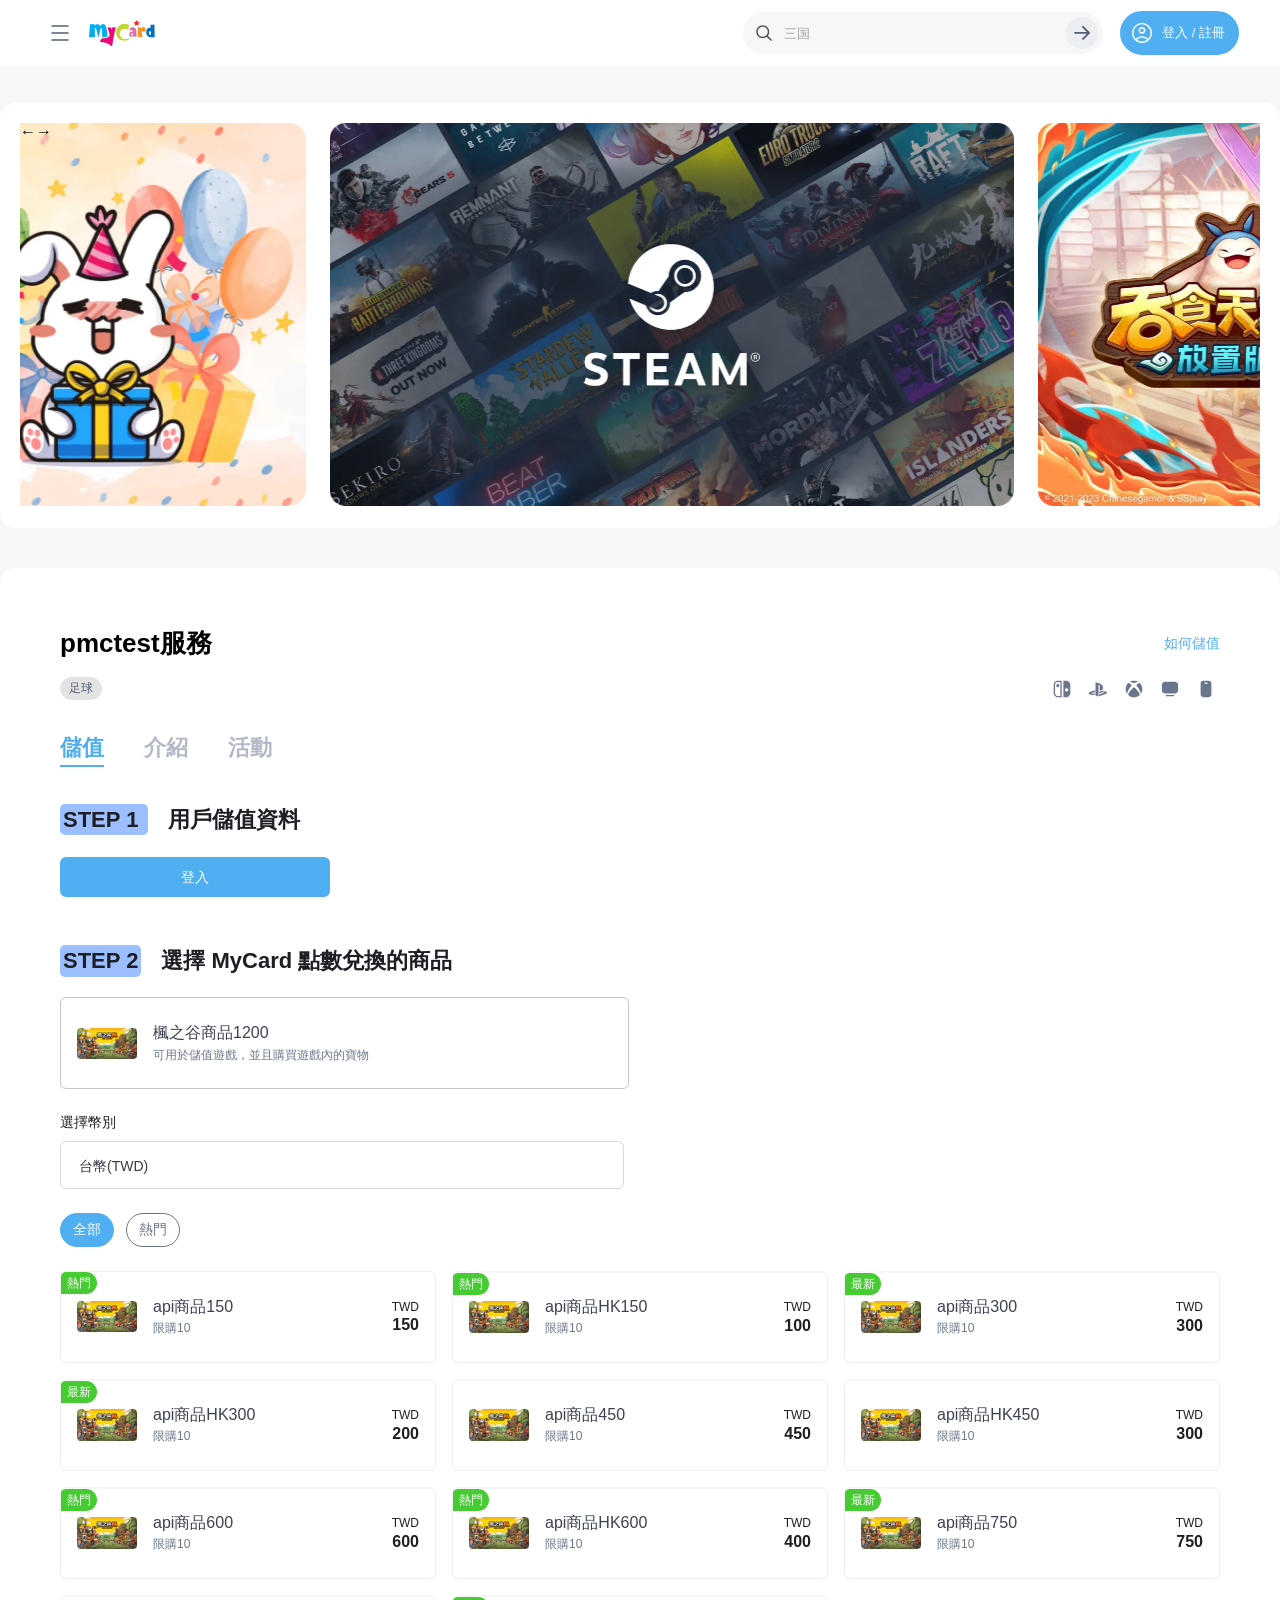
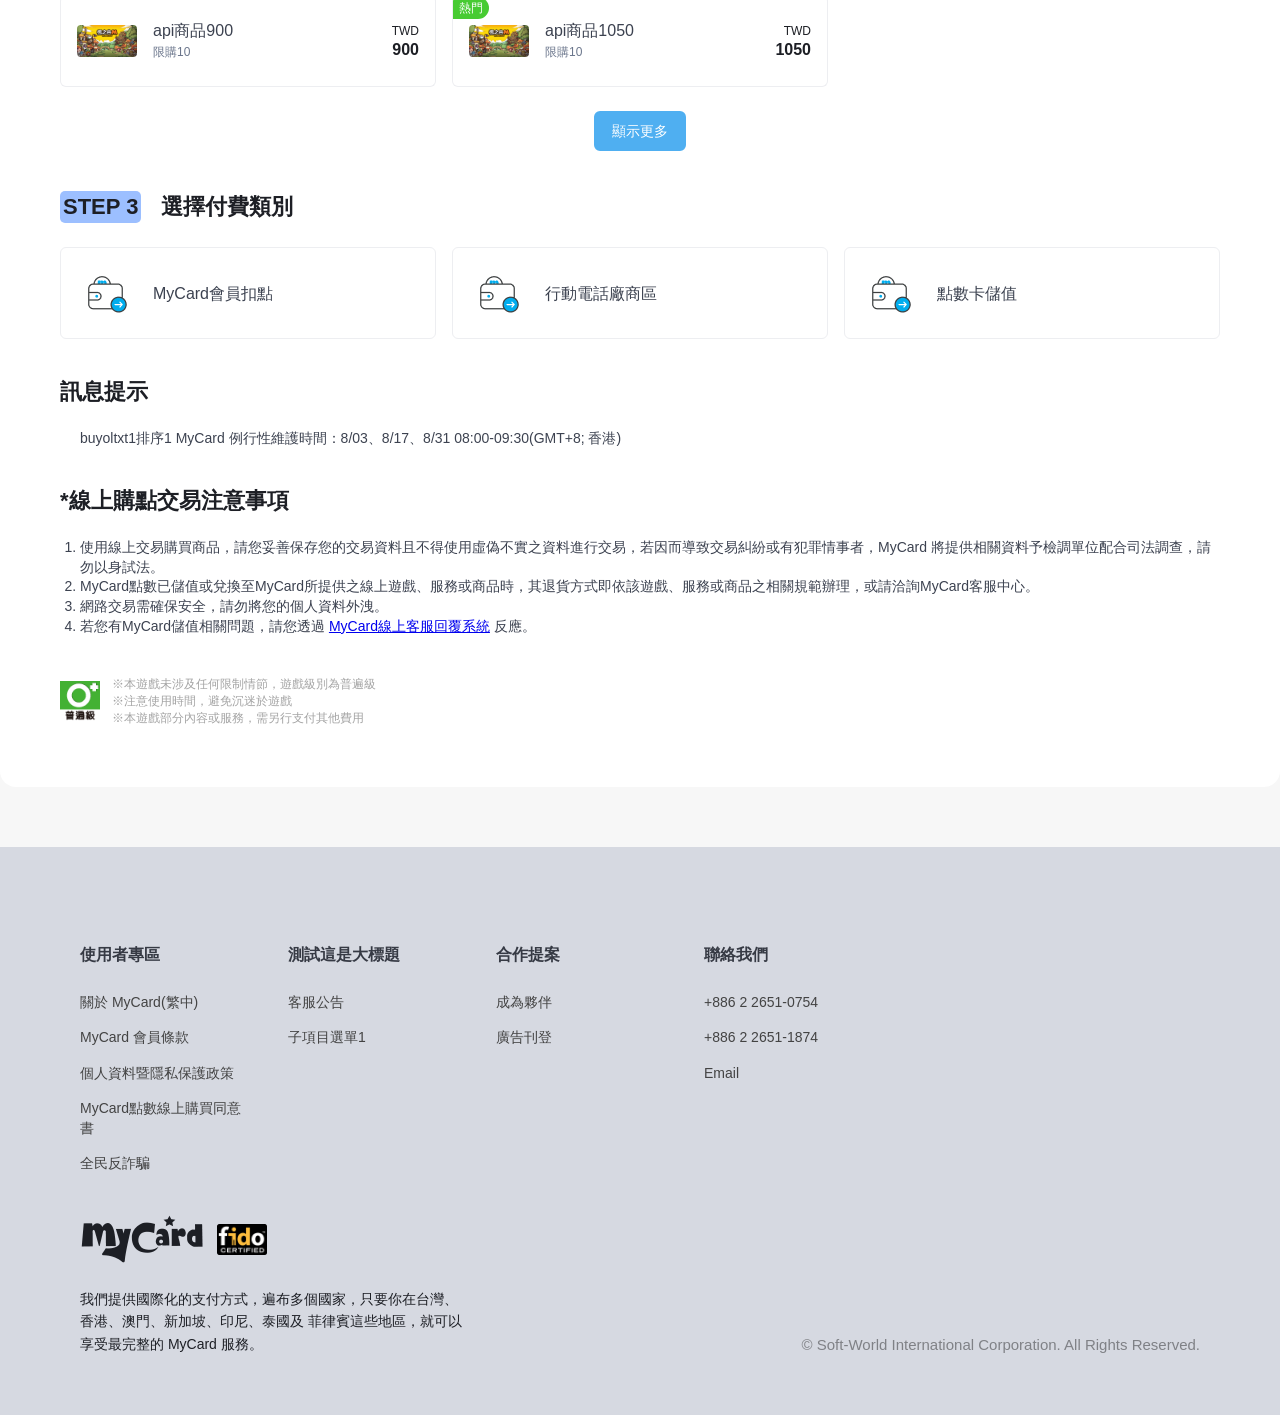
==== topup.html @ 8ebed940 "第一次上傳檔案" ====
<!DOCTYPE html>
<!-- saved from url=(0071)https://test.mycard520.com/zh-tw/TopUp?serviceId=pmctest&gameId=pmctest -->
<html lang="zh-tw"><head><meta http-equiv="Content-Type" content="text/html; charset=UTF-8">
    
    <meta name="viewport" content="width=device-width, initial-scale=1, maximum-scale=1, user-scalable=no">
    <meta name="robots" content="noindex">
    <meta name="theme-color" content="#ffffff">
    <meta name="apple-mobile-web-app-status-bar-style" content="black-translucent">

    <link href="https://image.mycard520.com/mycard/edition5/images/ico.ico" rel="shortcut icon">
    <!-- xxxx(遊戲名稱) -->
    <meta property="og:title">
    <meta property="og:type" content="website">
    <!-- (遊戲小圖連結) -->
    <meta property="og:image">
    <meta property="og:site_name">
    <meta property="og:description">
    <meta property="og:url" content="https://www.mycard520.com/語系/catalog/遊戲ID">
    <!-- xxxx(遊戲名稱) ,xxxx(遊戲暱稱) -->
    <meta name="keywords">
    <meta name="description">
    
    <link rel="canonical" href="https://www.mycard520.com/zh-tw/">
    <link rel="alternate" href="https://www.mycard520.com/th-th" hreflang="th-th">
    <link rel="alternate" href="https://www.mycard520.com/zh-tw" hreflang="zh-tw">
    <link rel="alternate" href="https://www.mycard520.com/zh-hk" hreflang="zh-hk">
    <link rel="alternate" href="https://www.mycard520.com/zh-cn" hreflang="zh-cn">
    <link rel="alternate" href="https://www.mycard520.com/ms-my" hreflang="ms-my">
    <link rel="alternate" href="https://www.mycard520.com/en-us" hreflang="en-us">
    <link rel="alternate" href="https://www.mycard520.com/id-id" hreflang="id-id">
    <link rel="alternate" href="https://www.mycard520.com/jp-jp" hreflang="jp-jp">
    <title></title>
    <script async="" src="./TopUp_files/analytics.js.下載"></script><script type="text/javascript" async="" src="./TopUp_files/js"></script><script type="text/javascript" async="" src="./TopUp_files/js(1)"></script><script type="text/javascript" async="" src="./TopUp_files/js(2)"></script><script async="" src="./TopUp_files/gtm.js.下載"></script><script type="text/javascript" src="./TopUp_files/jquery-3.4.1.min.js.下載"></script>
    <script type="text/javascript" src="./TopUp_files/swiper-bundle.min.js.下載"></script>
    <script type="text/javascript" src="./TopUp_files/jquery.unobtrusive-ajax.min.js.下載"></script>
    <script type="text/javascript" src="./TopUp_files/header.js.下載"></script>
    <script type="text/javascript" src="./TopUp_files/footer.js.下載"></script>
    <script type="text/javascript" src="./TopUp_files/gotop.js.下載"></script>
    <script type="text/javascript" src="./TopUp_files/festival.js.下載"></script>
    <script type="text/javascript" src="./TopUp_files/member_menu.js.下載"></script>
    <script type="text/javascript" src="./TopUp_files/jquery.reveal_popup.js.下載"></script>
    <script type="text/javascript" src="./TopUp_files/jquery-ui.min.js.下載"></script>
    
    <script type="text/javascript" src="./TopUp_files/system-moduls.js.下載"></script>
    <script type="text/javascript" src="./TopUp_files/topup.js.下載"></script>
    <script type="text/javascript" src="./TopUp_files/topup_topImgSwiper.js.下載"></script><style>
    .swiper {
        opacity: 0;
        transition: opacity 0.3s ease;
    }
    .swiper.swiper-initialized {
        opacity: 1;
    }
</style>
    <link rel="stylesheet" href="./TopUp_files/swiper-bundle.min.css">
    <link rel="stylesheet" href="./TopUp_files/mysystem.css">
    <link rel="stylesheet" href="./TopUp_files/header.css">
    <link rel="stylesheet" href="./TopUp_files/quick.css">
    <link rel="stylesheet" href="./TopUp_files/module-type.css">
    <link rel="stylesheet" href="./TopUp_files/footer.css">
    <link rel="stylesheet" href="./TopUp_files/gotop.css">
    <link rel="stylesheet" href="./TopUp_files/festival.css">
    <link rel="stylesheet" href="./TopUp_files/topup-uid.css">
    <script type="text/javascript" src="./TopUp_files/load.js.下載"></script>
    <script type="text/javascript" src="./TopUp_files/jquery-ui.min.js.下載"></script>
    <script type="text/javascript" src="./TopUp_files/my-dropDown.js.下載"></script>
    <link rel="stylesheet" href="./TopUp_files/topup-uid.css">
    <link rel="stylesheet" href="./TopUp_files/category.css">
    <script src="./TopUp_files/loading-content.js.下載"></script>

    <!-- Google Tag Manager -->
    <script>
        (function (w, d, s, l, i) {
            w[l] = w[l] || []; w[l].push({
                'gtm.start':
                    new Date().getTime(), event: 'gtm.js'
            }); var f = d.getElementsByTagName(s)[0],
                j = d.createElement(s), dl = l != 'dataLayer' ? '&l=' + l : ''; j.async = true; j.src =
                    'https://www.googletagmanager.com/gtm.js?id=' + i + dl; f.parentNode.insertBefore(j, f);
        })(window, document, 'script', 'dataLayer', 'GTM-KRPMLXS');
    </script>
    <!-- End Google Tag Manager -->
    <script>
        $(document).ready(function () {
            var $input = $('#inputSearch');

            // 監聽輸入
            $input.on('input', function () {
                if ($(this).val().trim() !== "") {
                    // 有輸入 → 移除 placeholder
                    $(this).removeAttr('placeholder');
                } else {
                    // 沒輸入 → 還原 placeholder (或抓當前 swiper 的字)
                    var swiperText = $('.textJumpSwiper .swiper-slide-active p').text();
                    if (swiperText) {
                        $(this).attr('placeholder', swiperText);
                    }
                }
            });

            // Enter 事件
            $input.on('keydown', function (e) {
                if (e.key === 'Enter' || e.keyCode === 13) {
                    inputSearchClick();
                }
            });
        });

        function inputSearchClick() {
            var inputSearch = $("#inputSearch").val();
            if (inputSearch == null || inputSearch === "") {
                // 沒輸入 → 用 placeholder (或 swiper 文字)
                inputSearch = $('#inputSearch').attr('placeholder')
                    || $('.textJumpSwiper .swiper-slide-active p').text();
            }

            var url = '/zh-tw/TopUp/Category?keyWord=__keyWord__';
            url = url.replace('__keyWord__', inputSearch);
            window.location.href = url;
        }

        function LangChange(lang, url) {
            $("#selectLang").val(lang);
            $("#redirectUrl").val(url);
            $("#form1").submit();
        }

        function keywordClick(keyword)
        {
            var url = '/zh-tw/TopUp/Category?keyword=__keyWord__';
            url = url.replace('__keyword__', keyword);
            window.location.href = url;
        };

    </script>
    <!-- End Google Tag Manager -->
    
</head>

<body class="page">
    <!-- Google Tag Manager (noscript) -->
    <noscript>
        <iframe src="https://www.googletagmanager.com/ns.html?id=GTM-KRPMLXS" height="0" width="0" style="display:none;visibility:hidden"></iframe>
    </noscript>
    <!-- End Google Tag Manager (noscript) -->
    <div id="topup">
        <!-- 置頂按鈕 -->
        <div id="gotop" style="display: block;">
            <span class="iconBox">
                <svg class="icon_up" viewBox="0 0 24 24" fill="none" xmlns="http://www.w3.org/2000/svg">
                    <path d="M4.7098 16.0001C4.31927 15.6096 4.31805 14.9752 4.70857 14.5846L11.2944 7.99885C11.6849 7.60833 12.318 7.60833 12.7086 7.99885L19.2944 14.5846C19.6849 14.9752 19.6837 15.6096 19.2931 16.0001C18.9026 16.3906 18.2682 16.3918 17.8777 16.0013L12.0015 10.1251L6.12524 16.0013C5.73471 16.3918 5.10032 16.3906 4.7098 16.0001Z" fill="#565F73"></path>
                </svg>
            </span>
        </div>
        <header id="header">
            <div class="header-container">
                <nav class="header-navbar">
                    <div class="header-navbar-icon">
                        <span class="iconBox">
                            <svg class="icon_menu" viewBox="0 0 24 24" fill="none" xmlns="http://www.w3.org/2000/svg">
                                <path d="M20 12H4M20 19H4M20 5H4" stroke="#565F73" stroke-width="1.6" stroke-linecap="round" stroke-linejoin="round"></path>
                            </svg>
                        </span>
                    </div>
                    <h1 class="header-logo">
                        <a class="icon_logo" href="https://test.mycard520.com/zh-tw">
                            <img src="./TopUp_files/mycardlogo-color.png" alt="logo-MyCard">
                        </a>
                    </h1>
                    <ul class="header-list-one">
                            <li class="header-item">
                                    <a class="header-list-link" target="_self" href="https://testmember.mycard520.com/?utm_source=header-zh-tw1&amp;utm_medium=web&amp;utm_campaign=header">會員中心</a>
                                                            </li>
                            <li class="header-item">
                                    <a class="header-list-link" target="_self" href="https://test.mycard520.com/local/TopUp/Category?utm_source=header1-zh-tw&amp;utm_medium=&amp;utm_campaign=header1">儲值購點</a>
                                                            </li>
                            <li class="header-item">
                                    <a class="header-list-link" target="_self" href="https://guide.mycard520.com/event/eplay/149452/?utm_source=header1-zh-tw5&amp;utm_medium=&amp;utm_campaign=header1">娛樂中心</a>
                                                                    <div class="header-dropDown">
                                        <ul class="header-list-second">
                                                    <li class="header-item">
                                                        <a class="header-list-link">娛樂中心子項目</a>
                                                    </li>
                                        </ul>
                                    </div>
                            </li>
                    </ul>
                </nav>
                <div class="header-search-login">
                    <div class="header-search">
                        <div class="header-search-box">
                            <span class="iconBox">
                                <svg class="icon_search" viewBox="0 0 24 24" fill="none" xmlns="http://www.w3.org/2000/svg">
                                    <path fill-rule="evenodd" clip-rule="evenodd" d="M10.7539 4.25C7.1619 4.25 4.25 7.1619 4.25 10.7539C4.25 14.3459 7.1619 17.2578 10.7539 17.2578C12.2803 17.2578 13.6838 16.732 14.7933 15.8517C14.804 15.8638 14.8151 15.8757 14.8267 15.8873L18.4698 19.5303C18.7627 19.8232 19.2376 19.8232 19.5305 19.5303C19.8233 19.2375 19.8233 18.7626 19.5305 18.4697L15.8874 14.8266C15.8758 14.815 15.8639 14.8039 15.8518 14.7932C16.732 13.6837 17.2578 12.2802 17.2578 10.7539C17.2578 7.1619 14.3459 4.25 10.7539 4.25ZM5.75 10.7539C5.75 7.99032 7.99032 5.75 10.7539 5.75C13.5175 5.75 15.7578 7.99032 15.7578 10.7539C15.7578 13.5175 13.5175 15.7578 10.7539 15.7578C7.99032 15.7578 5.75 13.5175 5.75 10.7539Z" fill="#515151"></path>
                                </svg>
                            </span>
                            <div class="input">
                                <div class="inputBox">
                                    <input id="inputSearch" class="text" type="search" value="">
                                        <div class="textJump">
                                            <div class="swiper textJumpSwiper swiper-initialized swiper-vertical swiper-backface-hidden">
                                                <div class="swiper-wrapper" id="swiper-wrapper-f3e12971d6c82f610" aria-live="off" style="transition-duration: 0ms; transform: translate3d(0px, -80px, 0px); transition-delay: 0ms;">
                                                        
                                                        
                                                        
                                                <div class="swiper-slide swiper-slide-next" role="group" aria-label="1 / 3" data-swiper-slide-index="0" style="height: 40px;">
                                                            <p id="layoutSearch">請輸入欲查詢的遊戲名稱</p>
                                                        </div><div class="swiper-slide swiper-slide-prev" role="group" aria-label="2 / 3" data-swiper-slide-index="1" style="height: 40px;">
                                                            <p id="layoutSearch">三國</p>
                                                        </div><div class="swiper-slide swiper-slide-active" role="group" aria-label="3 / 3" data-swiper-slide-index="2" style="height: 40px;">
                                                            <p id="layoutSearch">三国</p>
                                                        </div></div>
                                            <span class="swiper-notification" aria-live="assertive" aria-atomic="true"></span></div>
                                        </div>
                                </div>
                            </div>
                            <button id="btnKeyWord" class="my-input-btn-icon my-input-btn-icon-secondary my-input-btn-icon-r100 my-input-btn-icon-primary-sm" type="button">
                                <span class="iconBox">
                                    <svg class="icon_forward" viewBox="0 0 24 24" fill="none" xmlns="http://www.w3.org/2000/svg">
                                        <path fill-rule="evenodd" clip-rule="evenodd" d="M12.27 5.25991C12.6336 4.91176 13.2213 4.91361 13.5826 5.26403L19.7303 11.2268C20.0899 11.5756 20.0899 12.1387 19.7303 12.4875L13.5826 18.4503C13.2213 18.8007 12.6336 18.8025 12.27 18.4544C11.9063 18.1062 11.9044 17.5399 12.2657 17.1895L16.8413 12.7516H4.92818C4.41556 12.7516 4 12.3511 4 11.8571C4 11.3632 4.41556 10.9627 4.92818 10.9627H16.8413L12.2657 6.52479C11.9044 6.17437 11.9063 5.60806 12.27 5.25991Z" fill="#515151"></path>
                                    </svg>
                                </span>
                            </button>
                        </div>
                            <div class="header-dropDown">
                                <h5 class="header-keywords-title">熱門關鍵字</h5>
                                <ul class="header-keywords-list">
                                        <li class="header-keywords-item">
                                            <a class="header-keywords-link" href="https://test.mycard520.com/zh-tw/TopUp/Category?keyWord=%E6%B4%BE%E5%B0%8D%E5%8B%95%E7%89%A9">真・三國無雙 起源</a>
                                        </li>
                                        <li class="header-keywords-item">
                                            <a class="header-keywords-link" href="https://test.mycard520.com/zh-tw/TopUp/Category?keyWord=%E5%A4%A9%E5%A0%82M">全軍破敵：三國</a>
                                        </li>
                                        <li class="header-keywords-item">
                                            <a class="header-keywords-link" href="https://test.mycard520.com/zh-tw/TopUp/Category?keyWord=STEAM">简易三国志</a>
                                        </li>
                                        <li class="header-keywords-item">
                                            <a class="header-keywords-link" href="https://test.mycard520.com/zh-tw/TopUp/Category?keyWord=%E5%90%88">三国志</a>
                                        </li>
                                </ul>
                            </div>
                    </div>
                    <div class="header-search-mb">
                        <span class="iconBox">
                            <svg class="icon_search" viewBox="0 0 24 24" fill="none" xmlns="http://www.w3.org/2000/svg">
                                <path fill-rule="evenodd" clip-rule="evenodd" d="M10.7539 4.25C7.1619 4.25 4.25 7.1619 4.25 10.7539C4.25 14.3459 7.1619 17.2578 10.7539 17.2578C12.2803 17.2578 13.6838 16.732 14.7933 15.8517C14.804 15.8638 14.8151 15.8757 14.8267 15.8873L18.4698 19.5303C18.7627 19.8232 19.2376 19.8232 19.5305 19.5303C19.8233 19.2375 19.8233 18.7626 19.5305 18.4697L15.8874 14.8266C15.8758 14.815 15.8639 14.8039 15.8518 14.7932C16.732 13.6837 17.2578 12.2802 17.2578 10.7539C17.2578 7.1619 14.3459 4.25 10.7539 4.25ZM5.75 10.7539C5.75 7.99032 7.99032 5.75 10.7539 5.75C13.5175 5.75 15.7578 7.99032 15.7578 10.7539C15.7578 13.5175 13.5175 15.7578 10.7539 15.7578C7.99032 15.7578 5.75 13.5175 5.75 10.7539Z" fill="#515151"></path>
                            </svg>
                        </span>
                    </div>
                        <div class="header-login">
                            <div class="header-login-box">
                                <div class="header-login-icon my-btn-round my-btn-primary">
                                    <span class="my-btn-icon">
                                        <svg class="icon_account" viewBox="0 0 24 24" fill="none" xmlns="http://www.w3.org/2000/svg">
                                            <path d="M5.54712 17.6253C6.51517 16.936 7.56485 16.3692 8.67221 15.9378C9.73507 15.5408 10.8616 15.3416 11.9961 15.3501C13.1335 15.3428 14.2627 15.5419 15.329 15.9378C16.4411 16.3672 17.495 16.9341 18.4663 17.6253C19.1465 16.8186 19.6756 15.8958 20.0283 14.9013C20.341 13.9663 20.4987 12.9865 20.4949 12.0006C20.5131 10.873 20.3067 9.75298 19.8878 8.70589C19.4689 7.6588 18.8458 6.70556 18.0548 5.90168C17.2638 5.0978 16.3208 4.45936 15.2806 4.02357C14.2404 3.58778 13.1239 3.36334 11.9961 3.36334C10.8684 3.36334 9.75187 3.58778 8.71169 4.02357C7.67151 4.45936 6.72846 5.0978 5.93747 5.90168C5.14649 6.70556 4.52338 7.6588 4.10446 8.70589C3.68555 9.75298 3.47919 10.873 3.49742 12.0006C3.49263 12.9869 3.65336 13.967 3.97291 14.9002C4.33349 15.894 4.86638 16.8165 5.54712 17.6253ZM11.9906 12.7516C11.2108 12.7401 10.459 12.4594 9.86265 11.9569C9.26627 11.4544 8.86202 10.7611 8.71845 9.99462C8.57488 9.22811 8.70083 8.43551 9.07494 7.75126C9.44904 7.067 10.0483 6.5332 10.7711 6.24034C11.4938 5.94748 12.2956 5.91359 13.0405 6.14443C13.7854 6.37527 14.4276 6.85661 14.8581 7.50687C15.2886 8.15712 15.4809 8.93624 15.4026 9.71214C15.3242 10.488 14.9799 11.213 14.428 11.764C14.1118 12.0861 13.7328 12.3399 13.3145 12.5096C12.8961 12.6793 12.4474 12.7613 11.9961 12.7505L11.9906 12.7516ZM12.0084 21.9991C10.6719 22.0071 9.34809 21.739 8.12007 21.2114C5.72011 20.19 3.80896 18.2789 2.78753 15.8789C2.2678 14.65 2 13.3293 2 11.995C2 10.6608 2.2678 9.34006 2.78753 8.11118C3.81376 5.71654 5.72373 3.80977 8.12007 2.78754C9.34895 2.26781 10.6697 2 12.0039 2C13.3382 2 14.6589 2.26781 15.8878 2.78754C18.2804 3.81313 20.1869 5.71966 21.2125 8.11229C21.7322 9.34003 22 10.6596 22 11.9928C22 13.326 21.7322 14.6456 21.2125 15.8733C20.1912 18.2707 18.2836 20.181 15.8878 21.2059C14.6636 21.7364 13.3425 22.0066 12.0084 21.9991ZM11.9961 20.4993C12.9068 20.5002 13.8126 20.3654 14.6835 20.0994C15.6252 19.797 16.5026 19.3224 17.2709 18.6996C16.4706 18.1256 15.5961 17.6629 14.6713 17.3243C12.9445 16.691 11.049 16.691 9.32211 17.3243C8.39732 17.6629 7.52279 18.1256 6.72249 18.6996C7.49083 19.3224 8.36818 19.797 9.30989 20.0994C10.1805 20.3653 11.0858 20.5001 11.9961 20.4993ZM11.9961 11.2507C12.4182 11.2312 12.8207 11.0672 13.1362 10.7863C13.4517 10.5053 13.661 10.1244 13.7291 9.70741C13.7971 9.29044 13.7198 8.86276 13.51 8.49605C13.3002 8.12933 12.9707 7.84589 12.5767 7.69323C12.1828 7.54058 11.7484 7.52798 11.3462 7.65757C10.9441 7.78715 10.5988 8.05103 10.3681 8.40498C10.1374 8.75893 10.0354 9.18142 10.0792 9.60163C10.123 10.0218 10.3099 10.4142 10.6086 10.713C10.791 10.8925 11.0082 11.0327 11.2468 11.1252C11.4854 11.2177 11.7404 11.2604 11.9961 11.2507Z" fill="#515151"></path>
                                        </svg>
                                    </span>
                                    <span class="my-btn-text">登入 / 註冊</span>
                                </div>
                                <div class="header-dropDown">
                                    <ul class="header-list-one">
                                        <li class="header-list-item">
                                            <a class="header-list-link" href="https://testmember.mycard520.com/zh-tw/Login/Index?ReturnUrl=https%3A%2F%2Ftest.mycard520.com%2Fzh-tw%2FTopUp%3FserviceId%3Dpmctest%26gameId%3Dpmctest">登入</a>
                                        </li>
                                        <li class="header-list-item">
                                            <a class="header-list-link" href="https://member.mycard520.com/zh-tw/Register?utm_source=indexham-loginbtn&amp;utm_medium=web&amp;utm_campaign=idexham">註冊</a>
                                        </li>
                                        <li class="header-list-item">
                                            <a class="header-list-link" href="https://member.mycard520.com/zh-tw/Login/Index?utm_source=indexham-loginbtn&amp;utm_medium=web&amp;utm_campaign=idexham">會員中心</a>
                                        </li>
                                    </ul>
                                </div>
                            </div>
                        </div>
                        <div class="header-login-mb">
                            <span class="iconBox">
                                <svg class="icon_account" viewBox="0 0 24 24" fill="none" xmlns="http://www.w3.org/2000/svg">
                                    <path d="M5.54712 17.6253C6.51517 16.936 7.56485 16.3692 8.67221 15.9378C9.73507 15.5408 10.8616 15.3416 11.9961 15.3501C13.1335 15.3428 14.2627 15.5419 15.329 15.9378C16.4411 16.3672 17.495 16.9341 18.4663 17.6253C19.1465 16.8186 19.6756 15.8958 20.0283 14.9013C20.341 13.9663 20.4987 12.9865 20.4949 12.0006C20.5131 10.873 20.3067 9.75298 19.8878 8.70589C19.4689 7.6588 18.8458 6.70556 18.0548 5.90168C17.2638 5.0978 16.3208 4.45936 15.2806 4.02357C14.2404 3.58778 13.1239 3.36334 11.9961 3.36334C10.8684 3.36334 9.75187 3.58778 8.71169 4.02357C7.67151 4.45936 6.72846 5.0978 5.93747 5.90168C5.14649 6.70556 4.52338 7.6588 4.10446 8.70589C3.68555 9.75298 3.47919 10.873 3.49742 12.0006C3.49263 12.9869 3.65336 13.967 3.97291 14.9002C4.33349 15.894 4.86638 16.8165 5.54712 17.6253ZM11.9906 12.7516C11.2108 12.7401 10.459 12.4594 9.86265 11.9569C9.26627 11.4544 8.86202 10.7611 8.71845 9.99462C8.57488 9.22811 8.70083 8.43551 9.07494 7.75126C9.44904 7.067 10.0483 6.5332 10.7711 6.24034C11.4938 5.94748 12.2956 5.91359 13.0405 6.14443C13.7854 6.37527 14.4276 6.85661 14.8581 7.50687C15.2886 8.15712 15.4809 8.93624 15.4026 9.71214C15.3242 10.488 14.9799 11.213 14.428 11.764C14.1118 12.0861 13.7328 12.3399 13.3145 12.5096C12.8961 12.6793 12.4474 12.7613 11.9961 12.7505L11.9906 12.7516ZM12.0084 21.9991C10.6719 22.0071 9.34809 21.739 8.12007 21.2114C5.72011 20.19 3.80896 18.2789 2.78753 15.8789C2.2678 14.65 2 13.3293 2 11.995C2 10.6608 2.2678 9.34006 2.78753 8.11118C3.81376 5.71654 5.72373 3.80977 8.12007 2.78754C9.34895 2.26781 10.6697 2 12.0039 2C13.3382 2 14.6589 2.26781 15.8878 2.78754C18.2804 3.81313 20.1869 5.71966 21.2125 8.11229C21.7322 9.34003 22 10.6596 22 11.9928C22 13.326 21.7322 14.6456 21.2125 15.8733C20.1912 18.2707 18.2836 20.181 15.8878 21.2059C14.6636 21.7364 13.3425 22.0066 12.0084 21.9991ZM11.9961 20.4993C12.9068 20.5002 13.8126 20.3654 14.6835 20.0994C15.6252 19.797 16.5026 19.3224 17.2709 18.6996C16.4706 18.1256 15.5961 17.6629 14.6713 17.3243C12.9445 16.691 11.049 16.691 9.32211 17.3243C8.39732 17.6629 7.52279 18.1256 6.72249 18.6996C7.49083 19.3224 8.36818 19.797 9.30989 20.0994C10.1805 20.3653 11.0858 20.5001 11.9961 20.4993ZM11.9961 11.2507C12.4182 11.2312 12.8207 11.0672 13.1362 10.7863C13.4517 10.5053 13.661 10.1244 13.7291 9.70741C13.7971 9.29044 13.7198 8.86276 13.51 8.49605C13.3002 8.12933 12.9707 7.84589 12.5767 7.69323C12.1828 7.54058 11.7484 7.52798 11.3462 7.65757C10.9441 7.78715 10.5988 8.05103 10.3681 8.40498C10.1374 8.75893 10.0354 9.18142 10.0792 9.60163C10.123 10.0218 10.3099 10.4142 10.6086 10.713C10.791 10.8925 11.0082 11.0327 11.2468 11.1252C11.4854 11.2177 11.7404 11.2604 11.9961 11.2507Z" fill="#565F73"></path>
                                </svg>
                            </span>
                        </div>
                </div>
            </div>
        </header>
        <div id="ham">
            <div class="ham-container">
                <nav class="ham-category main">
                    <div class="ham-menu-btn-close">
                        <span class="iconBox">
                            <svg class="icon_close" width="24" height="24" viewBox="0 0 24 24" fill="none" xmlns="http://www.w3.org/2000/svg">
                                <path d="M17.6572 6.65723L6.34352 17.9709" stroke="#313131" stroke-width="1.8" stroke-linecap="round" stroke-linejoin="round"></path>
                                <path d="M17.6572 17.9707L6.34352 6.65699" stroke="#313131" stroke-width="1.8" stroke-linecap="round" stroke-linejoin="round"></path>
                            </svg>
                        </span>
                    </div>
                    <div class="ham-menu-one">
                        <ul class="ham-menu-list">
                                <li class="ham-menu-item">
                                        <a class="ham-menu-link" target="_blank" href="https://testmember.mycard520.com/zh-tw/MicroPayment/Payment?utm_source=indexHam-zh-tw1&amp;utm_medium=web&amp;utm_campaign=indexHam">
                                            <div class="iconText">
                                                <span class="iconBox">
                                                </span>
                                                <span class="text">線上購點</span>
                                            </div>
                                        </a>
                                                                    </li>
                                <li class="ham-menu-item">
                                        <a class="ham-menu-link">
                                            <div class="iconText">
                                                <span class="iconBox">
                                                </span>
                                                <span class="text">快速連結</span>
                                            </div>
                                                <span class="iconBox">
                                                    <svg class="icon_down" width="16" height="16" viewBox="0 0 16 16" fill="none" xmlns="http://www.w3.org/2000/svg">
                                                        <path d="M12.8622 5.33333C13.1225 5.59368 13.1233 6.01661 12.863 6.27696L8.47246 10.6675C8.21211 10.9278 7.79 10.9278 7.52965 10.6675L3.13913 6.27696C2.87878 6.01661 2.8796 5.59368 3.13995 5.33333C3.4003 5.07298 3.82322 5.07216 4.08357 5.33251L8.00106 9.25L11.9185 5.33251C12.1789 5.07216 12.6018 5.07298 12.8622 5.33333Z" fill="currentColor"></path>
                                                    </svg>
                                                </span>
                                        </a>
                                                                            <ul class="ham-menu-second">
                                                <li class="ham-menu-item">
                                                        <a class="ham-menu-link" target="_blank" href="https://testmember.mycard520.com/zh-tw/Register?utm_source=indexHam-zh-tw1&amp;utm_medium=web&amp;utm_campaign=indexHam">加入會員</a>
                                                </li>
                                        </ul>
                                </li>
                                <li class="ham-menu-item">
                                        <a class="ham-menu-link" target="_blank" href="http://test.mycard520.com/MyCardBillingQuery/?utm_source=indexHam-zh-tw3&amp;utm_medium=web&amp;utm_campaign=indexHam">
                                            <div class="iconText">
                                                <span class="iconBox">
                                                </span>
                                                <span class="text">線上購買交易查詢</span>
                                            </div>
                                        </a>
                                                                    </li>
                        </ul>
                        <ul class="ham-menu-language">
                            <li class="ham-menu-item">
                                <a class="ham-menu-link">
                                    <div class="iconText">
                                        <span class="iconBox">
                                            <svg class="icon_language" width="24" height="24" viewBox="0 0 24 24" fill="none" xmlns="http://www.w3.org/2000/svg">
                                                <path d="M11.9972 21.9997C10.6489 22.01 9.31286 21.7418 8.07288 21.2118C6.88811 20.7081 5.81056 19.9824 4.89829 19.0737C3.99085 18.16 3.27053 17.0777 2.77783 15.8877C2.25597 14.6408 1.99149 13.3012 2.00029 11.9494C1.98991 10.6057 2.25452 9.27416 2.77783 8.03665C3.27584 6.85558 3.99695 5.78175 4.90162 4.87401C5.81076 3.96823 6.88954 3.25073 8.07621 2.7626C10.5933 1.7458 13.4067 1.7458 15.9238 2.7626C17.1101 3.25086 18.1885 3.96835 19.0973 4.87401C20.0023 5.78165 20.7238 6.85549 21.2222 8.03665C21.7455 9.27416 22.0101 10.6057 21.9997 11.9494C22.0085 13.3012 21.744 14.6408 21.2222 15.8877C20.7284 17.0789 20.0065 18.1619 19.0973 19.0759C18.1853 19.9845 17.1082 20.7102 15.9238 21.214C14.683 21.7435 13.3462 22.011 11.9972 21.9997ZM11.9972 20.555C12.5866 19.946 13.0796 19.2505 13.459 18.4925C13.8873 17.6128 14.2102 16.6855 14.4209 15.7299H9.59796C9.80772 16.6625 10.1222 17.5684 10.5354 18.4303C10.9121 19.2086 11.405 19.9251 11.9972 20.555ZM9.87343 20.255C9.44994 19.6079 9.09022 18.9213 8.79932 18.2047C8.47855 17.4029 8.22769 16.5749 8.04955 15.7299H4.29959C4.83956 16.7967 5.58734 17.7447 6.49892 18.5181C7.51488 19.2866 8.65674 19.8725 9.87343 20.2494V20.255ZM14.1466 20.2305C15.3226 19.8597 16.4199 19.2746 17.3833 18.5047C18.3346 17.7455 19.1211 16.8002 19.6949 15.7266H15.9705C15.7744 16.5585 15.5198 17.3754 15.2085 18.1714C14.9251 18.8891 14.5693 19.5761 14.1466 20.2216V20.2305ZM3.79974 14.2208H7.77629C7.72668 13.7711 7.69744 13.367 7.68855 13.0084C7.67966 12.6499 7.67559 12.2958 7.67633 11.9461C7.67633 11.529 7.68448 11.1586 7.70077 10.8348C7.71706 10.5111 7.75038 10.1484 7.80073 9.74688H3.80196C3.69572 10.0989 3.61626 10.4585 3.56426 10.8226C3.51943 11.1957 3.49865 11.5714 3.50205 11.9472C3.49874 12.3355 3.51877 12.7237 3.56203 13.1096C3.61124 13.4858 3.69074 13.8574 3.79974 14.2208ZM9.32249 14.2208H14.6964C14.763 13.7022 14.8049 13.2814 14.8219 12.9584C14.8389 12.6354 14.8475 12.298 14.8475 11.9461C14.8475 11.6127 14.8389 11.2919 14.8219 10.9837C14.8049 10.6755 14.763 10.2629 14.6964 9.74578H9.32249C9.25585 10.2644 9.214 10.677 9.19697 10.9837C9.17994 11.2904 9.1718 11.6112 9.17254 11.9461C9.17254 12.2958 9.18068 12.6332 9.19697 12.9584C9.21326 13.2837 9.25511 13.7045 9.32249 14.2208ZM16.1959 14.2208H20.1947C20.3037 13.8574 20.3832 13.4858 20.4324 13.1096C20.4764 12.7237 20.4972 12.3355 20.4946 11.9472C20.498 11.5714 20.4772 11.1957 20.4324 10.8226C20.3804 10.4585 20.3009 10.0989 20.1947 9.74688H16.2182C16.2678 10.3307 16.3011 10.7752 16.3181 11.0804C16.3352 11.3856 16.3437 11.6731 16.3437 11.9427C16.3437 12.3095 16.3311 12.6554 16.3059 12.9807C16.2807 13.3059 16.2441 13.7193 16.1959 14.2208ZM15.946 8.24445H19.6949C19.17 7.12619 18.3964 6.14285 17.4333 5.36963C16.4598 4.595 15.3302 4.04037 14.1221 3.74386C14.5446 4.37191 14.9005 5.04227 15.184 5.74411C15.5048 6.55683 15.7597 7.39411 15.946 8.24779V8.24445ZM9.59796 8.24445H14.4409C14.2542 7.35121 13.9431 6.48861 13.5168 5.68188C13.1076 4.8905 12.5967 4.15605 11.9972 3.49716C11.4306 3.99126 10.9712 4.5964 10.6476 5.27516C10.2017 6.22941 9.85007 7.22503 9.59796 8.24779V8.24445ZM4.29959 8.24445H8.07621C8.23712 7.42101 8.47131 6.61362 8.77599 5.83191C9.06604 5.11085 9.42618 4.42003 9.85122 3.76941C8.64972 4.05191 7.52693 4.60065 6.56569 5.37517C5.60446 6.1497 4.82929 7.13023 4.29737 8.24445H4.29959Z" fill="currentColor"></path>
                                            </svg>
                                        </span>
                                        <span class="text">台灣 / 繁體中文</span>
                                        <span class="text-shortcode">台灣</span>
                                    </div>
                                </a>
                            </li>
                        </ul>
                    </div>
                </nav>
                    <nav class="ham-category language">
                        <div class="ham-menu-btn-return">
                            <span class="iconBox">
                                <svg class="icon_left" viewBox="0 0 24 24" fill="none" xmlns="http://www.w3.org/2000/svg">
                                    <path d="M16.0015 19.2917C15.611 19.6822 14.9766 19.6834 14.5861 19.2929L8.00032 12.7071C7.60979 12.3166 7.6098 11.6834 8.00032 11.2929L14.5861 4.70711C14.9766 4.31658 15.611 4.31781 16.0015 4.70833C16.3921 5.09886 16.3933 5.73325 16.0028 6.12377L10.1265 12L16.0028 17.8762C16.3933 18.2668 16.3921 18.9011 16.0015 19.2917Z" fill="currentColor"></path>
                                </svg>
                            </span>
                        </div>
                        <div class="ham-menu-one">
                            <ul class="ham-menu-list">
                                    <li class="ham-menu-item">
                                        <a class="ham-menu-link" onclick="LangChange(&#39;zh-tw&#39;, &#39;https://test.mycard520.com/zh-tw/TopUp?serviceId=pmctest&amp;gameId=pmctest&#39;)">
                                            <div class="iconText">
                                                <span class="text">台灣 / 繁體中文</span>
                                            </div>
                                        </a>
                                    </li>
                                    <li class="ham-menu-item">
                                        <a class="ham-menu-link" onclick="LangChange(&#39;en-us&#39;, &#39;https://test.mycard520.com/en-us/TopUp?serviceId=pmctest&amp;gameId=pmctest&#39;)">
                                            <div class="iconText">
                                                <span class="text">Global / English</span>
                                            </div>
                                        </a>
                                    </li>
                                    <li class="ham-menu-item">
                                        <a class="ham-menu-link" onclick="LangChange(&#39;id-id&#39;, &#39;https://test.mycard520.com/id-id/TopUp?serviceId=pmctest&amp;gameId=pmctest&#39;)">
                                            <div class="iconText">
                                                <span class="text">Indonesia / Bahasa Indonesia</span>
                                            </div>
                                        </a>
                                    </li>
                                    <li class="ham-menu-item">
                                        <a class="ham-menu-link" onclick="LangChange(&#39;zh-hk&#39;, &#39;https://test.mycard520.com/zh-hk/TopUp?serviceId=pmctest&amp;gameId=pmctest&#39;)">
                                            <div class="iconText">
                                                <span class="text">香港 / 繁體中文</span>
                                            </div>
                                        </a>
                                    </li>
                                    <li class="ham-menu-item">
                                        <a class="ham-menu-link" onclick="LangChange(&#39;ms-my&#39;, &#39;https://test.mycard520.com/ms-my/TopUp?serviceId=pmctest&amp;gameId=pmctest&#39;)">
                                            <div class="iconText">
                                                <span class="text">Malaysia / English</span>
                                            </div>
                                        </a>
                                    </li>
                                    <li class="ham-menu-item">
                                        <a class="ham-menu-link" onclick="LangChange(&#39;zh-cn&#39;, &#39;https://test.mycard520.com/zh-cn/TopUp?serviceId=pmctest&amp;gameId=pmctest&#39;)">
                                            <div class="iconText">
                                                <span class="text">中国大陆 / 简体中文</span>
                                            </div>
                                        </a>
                                    </li>
                                    <li class="ham-menu-item">
                                        <a class="ham-menu-link" onclick="LangChange(&#39;th-th&#39;, &#39;https://test.mycard520.com/th-th/TopUp?serviceId=pmctest&amp;gameId=pmctest&#39;)">
                                            <div class="iconText">
                                                <span class="text">ประเทศไทย / Thai</span>
                                            </div>
                                        </a>
                                    </li>
                                    <li class="ham-menu-item">
                                        <a class="ham-menu-link" onclick="LangChange(&#39;ja-jp&#39;, &#39;https://test.mycard520.com/ja-jp/TopUp?serviceId=pmctest&amp;gameId=pmctest&#39;)">
                                            <div class="iconText">
                                                <span class="text">Japan / 日本語</span>
                                            </div>
                                        </a>
                                    </li>
                            </ul>
                        </div>
                    </nav>
                <div class="ham-img">
                    <a target="_blank" href="https://app.mycard520.com.tw/?utm_source=indexHF-zh-tw&amp;utm_medium=&amp;utm_campaign=indexHF">
                        <img src="./TopUp_files/200x280.webp" alt="">
                    </a>
                </div>
            </div>
        </div>
        <div class="overlay my-overlay"></div>
        <div class="overlay-two my-overlay"></div>
        

<div class="main-content my-p-0-sm">
    <div class="main-content-container">
        <div class="my-p-20 my-bg-grey-0 my-round-5 my-flex-fill my-mb-7 my-p-0-sm my-round-0-sm my-mb-0-sm my-pt-2-sm">
            <div class="topImgSwiper">
                <div class="swiper my-swiper-bullet-outside swiper-initialized swiper-horizontal swiper-backface-hidden"  style="display: flex;">
                    <div style="display: flex;justify-content: space-around;z-index: 10;">
                        <div> ← </div>
                        <div> → </div>
                    </div>
                    <div class="swiper-wrapper" style="transition-duration: 0ms; transition-delay: 0ms; transform: translate3d(-1138.31px, 0px, 0px);" id="swiper-wrapper-4a5efa5ed0912288" aria-live="polite"><div class="swiper-slide" role="group" aria-label="3 / 4" data-swiper-slide-index="2" style="width: 684.123px; margin-right: 24px;">
                    <a target="_blank">
                        <div class="imgBox">
                            <img class="mainImg" src="./TopUp_files/topImg-03.webp" alt="">
                        </div>
                    </a>
                </div><div class="swiper-slide swiper-slide-prev" role="group" aria-label="4 / 4" data-swiper-slide-index="3" style="width: 684.123px; margin-right: 24px;">
                    <a target="_blank">
                        <div class="imgBox">
                            <img class="mainImg" src="./TopUp_files/topImg-04.webp" alt="">
                        </div>
                    </a>
                </div>
                        <!-- 圖片未載入完時，swiper-slide my-skeleton -->
                                <div class="swiper-slide swiper-slide-active" role="group" aria-label="1 / 4" data-swiper-slide-index="0" style="width: 684.123px; margin-right: 24px;">
                                    <a target="_blank">
                                        <div class="imgBox">
                                            <img class="mainImg" src="./TopUp_files/1600x900_v1.webp" alt="">
                                        </div>
                                    </a>
                                </div>
                    <div class="swiper-slide swiper-slide-next" role="group" aria-label="2 / 4" data-swiper-slide-index="1" style="width: 684.123px; margin-right: 24px;">
                    <a target="_blank">
                        <div class="imgBox">
                            <img class="mainImg" src="./TopUp_files/topImg-02.webp" alt="">
                        </div>
                    </a>
                </div>
            </div>
                    <!-- <div class="swiper-button-next"></div>
                    <div class="swiper-button-prev"></div> -->
                    <div class="swiper-pagination"></div>
                <span class="swiper-notification" aria-live="assertive" aria-atomic="true"></span></div>
            </div>
        </div>

        <div class="my-p-9 my-bg-grey-0 my-round-5 my-flex-fill my-p-0-sm my-round-0-sm">
            <div class="my-p-4-sm">
                <h2 class="my-d-flex my-justify-content-between my-justify-content-center my-align-content-center my-gap-4">
                    <span class="my-font-h2">pmctest服務</span>
                        <a class="my-font-m my-text-primary-400 my-font-decoration-none my-text-nowrap" href="https://www.google.com.tw/" target="_blank">如何儲值</a>
                </h2>
                <div class="tags my-tags my-tags-s my-tags-primary my-mt-4 my-d-flex my-justify-content-between my-align-content-center my-flex-column-sm my-align-content-start-sm">
                    <ul class="my-tags-box">
                                <li class="my-tags-item">足球</li>
                    </ul>
                    <ul class="my-platform my-d-flex my-flex-row-reverse my-gap-2 my-mt-3-sm">
                                        <li>
                                            <svg width="20" height="20" viewBox="0 0 20 20" fill="none" xmlns="http://www.w3.org/2000/svg">
                                                <path fill-rule="evenodd" clip-rule="evenodd" d="M4.625 4.39039C4.625 2.96909 5.77719 1.81689 7.1985 1.81689H12.8134C14.2347 1.81689 15.3869 2.96909 15.3869 4.39039V15.6202C15.3869 17.0415 14.2347 18.1937 12.8134 18.1937H7.1985C5.77719 18.1937 4.625 17.0415 4.625 15.6202V4.39039ZM9.071 3.45447C8.68338 3.45447 8.36914 3.7687 8.36914 4.15633C8.36914 4.54396 8.68338 4.85819 9.071 4.85819H10.9426C11.3303 4.85819 11.6445 4.54396 11.6445 4.15633C11.6445 3.7687 11.3303 3.45447 10.9426 3.45447H9.071Z" fill="#6B768C"></path>
                                            </svg>
                                        </li>
                                        <li>
                                            <svg width="20" height="20" viewBox="0 0 20 20" fill="none" xmlns="http://www.w3.org/2000/svg">
                                                <path d="M6.25 16.6249H13.75" stroke="#6B768C" stroke-width="1.25" stroke-linecap="round" stroke-linejoin="round"></path>
                                                <path d="M5 2.87488C3.27411 2.87488 1.875 4.27399 1.875 5.99988V11.3124C1.875 13.0383 3.27411 14.4374 5 14.4374H15C16.7259 14.4374 18.125 13.0383 18.125 11.3124V5.99988C18.125 4.27399 16.7259 2.87488 15 2.87488H5Z" fill="#6B768C"></path>
                                            </svg>
                                        </li>
                                        <li>
                                            <svg width="20" height="20" viewBox="0 0 20 20" fill="none" xmlns="http://www.w3.org/2000/svg">
                                                <path d="M4.51603 16.2734C6.03271 17.6037 7.98197 18.336 9.99936 18.3334C12.018 18.3362 13.9687 17.6039 15.4869 16.2734C16.7902 14.9451 12.4894 10.2251 9.99936 8.34425C7.51186 10.2251 3.20769 14.9451 4.51436 16.2734M12.2644 6.26925C14.0002 8.32508 17.461 13.4309 16.4835 15.2359C17.683 13.7555 18.336 11.9071 18.3327 10.0017C18.3341 8.89855 18.1156 7.80614 17.6899 6.78838C17.2643 5.77062 16.64 4.84792 15.8535 4.07425C15.8535 4.07425 15.8344 4.05925 15.7969 4.04508C15.7341 4.02352 15.6682 4.01281 15.6019 4.01341C15.1902 4.01341 14.2227 4.31591 12.2644 6.26925ZM4.20353 4.04591C4.16352 4.06008 4.14686 4.07425 4.14352 4.07508C3.3574 4.8489 2.73341 5.77165 2.30802 6.78941C1.88263 7.80716 1.66438 8.8995 1.66602 10.0026C1.66602 11.9851 2.35936 13.8034 3.51352 15.2342C2.54186 13.4251 6.00019 8.32341 7.73686 6.26925C5.77852 4.31508 4.80936 4.01508 4.39936 4.01508C4.33284 4.01283 4.26655 4.02388 4.20436 4.04758L4.20353 4.04591ZM9.99936 4.13258C9.99936 4.13258 7.95436 2.93591 6.35769 2.87925C5.73019 2.85675 5.34686 3.08425 5.30102 3.11425C6.79102 2.11591 8.37436 1.66675 9.98936 1.66675H9.99936C11.6202 1.66675 13.1977 2.11508 14.6977 3.11425C14.651 3.08258 14.271 2.85591 13.6427 2.87925C12.0452 2.93591 9.99936 4.12925 9.99936 4.12925V4.13258Z" fill="#6B768C"></path>
                                            </svg>
                                        </li>
                                        <li>
                                            <svg width="20" height="20" viewBox="0 0 20 20" fill="none" xmlns="http://www.w3.org/2000/svg">
                                                <path d="M18.8212 14.1758C18.4629 14.6283 17.5854 14.9508 17.5854 14.9508L11.0587 17.2983V15.5666L15.862 13.8524C16.407 13.6574 16.4904 13.3808 16.0479 13.2358C15.6054 13.0908 14.8045 13.1316 14.2587 13.3283L11.0587 14.4566V12.6608L11.2429 12.5974C11.2429 12.5974 12.1679 12.2699 13.4679 12.1258C14.7687 11.9824 16.3612 12.1458 17.6112 12.6199C19.0195 13.0658 19.1779 13.7233 18.8212 14.1758ZM11.6795 11.2274V6.80158C11.6795 6.28158 11.5837 5.80325 11.0962 5.66825C10.7237 5.54825 10.492 5.89492 10.492 6.41409V17.4999L7.5062 16.5508V3.33325C8.77537 3.56909 10.6254 4.12742 11.6195 4.46242C14.1487 5.33159 15.0062 6.41409 15.0062 8.85158C15.0062 11.2274 13.5412 12.1283 11.6795 11.2283M2.02704 15.3866C0.580371 14.9783 0.339538 14.1283 0.998704 13.6391C1.60787 13.1874 2.64454 12.8474 2.64454 12.8474L6.9262 11.3224V13.0608L3.84454 14.1649C3.30037 14.3599 3.21704 14.6366 3.6587 14.7816C4.10204 14.9274 4.90287 14.8858 5.44787 14.6899L6.9262 14.1533V15.7074L6.6312 15.7574C5.15287 15.9991 3.5787 15.8983 2.02704 15.3866Z" fill="#6B768C"></path>
                                            </svg>
                                        </li>
                                        <li>
                                            <svg width="20" height="20" viewBox="0 0 20 20" fill="none" xmlns="http://www.w3.org/2000/svg">
                                                <path d="M8.36797 17H5.93464C5.15964 17 4.41797 16.6666 3.86797 16.1333C3.33464 15.5833 3.0013 14.8416 3.0013 14.0666V5.93329C3.0013 5.15829 3.33464 4.41663 3.86797 3.86663C4.41797 3.33329 5.15964 3.01663 5.93464 3.01663H8.36797V17ZM5.93464 1.66663C4.80304 1.66663 3.7178 2.11615 2.91765 2.9163C2.11749 3.71646 1.66797 4.8017 1.66797 5.93329V14.0666C1.66797 16.425 3.5763 18.3333 5.93464 18.3333H9.70963V1.66663H5.93464ZM4.25964 6.66663C4.25964 7.53329 4.95964 8.23329 5.83464 8.23329C6.69297 8.23329 7.39297 7.53329 7.39297 6.66663C7.39297 5.79996 6.69297 5.09996 5.83464 5.09996C4.95964 5.09996 4.25964 5.79996 4.25964 6.66663ZM14.6763 9.16663C15.6013 9.16663 16.3513 9.90829 16.3513 10.8333C16.3513 11.7666 15.6013 12.5 14.6763 12.5C13.7513 12.5 12.9846 11.7666 12.9846 10.8333C12.9846 9.90829 13.7513 9.16663 14.6763 9.16663ZM14.068 18.3333C15.1996 18.3333 16.2848 17.8838 17.085 17.0836C17.8851 16.2835 18.3346 15.1982 18.3346 14.0666V5.93329C18.3346 3.57496 16.4263 1.66663 14.068 1.66663H11.3763V18.3333H14.068Z" fill="#6B768C"></path>
                                            </svg>
                                        </li>
                    </ul>
                </div>
            </div>

            <div class="my-tab-card">
                <div class="tab-title my-title my-mt-6 my-mt-0-sm">
                    <div class="my-titleBox">
                        <h3 class="my-textBox my-font-22 my-font-16-sm">
                            <ul class="my-d-flex my-list-tab my-list-tab-colorBlue my-form-column-3-sm my-gap-0-sm">
                                <li class="my-list-tab-tiem my-column-3-sm my-font-center-sm active">儲值</li>
                                    <li class="my-list-tab-tiem my-column-3-sm my-font-center-sm">介紹</li>
                                <li class="my-list-tab-tiem my-column-3-sm my-font-center-sm">活動</li>
                            </ul>
                        </h3>
                    </div>
                </div>
                <div class="my-title-tab-contentBox">
                    <div class="my-title-tab-content active">
                        <div class="my-bg-grey-50-sm">
                            

    <div id="user-uid" class="user-uid my-mt-7 my-mt-0-sm my-px-4-sm my-pt-4-sm">
        <div class="my-bg-grey-0-sm my-round-3-sm">
                <h3 class="my-font-h3 my-text-secondary-950 my-d-flex my-align-content-center my-p-4-sm my-py-2-sm my-border-b-sm my-border-secondary-100-sm my-justify-content-between-sm my-mb-5 my-mb-0-sm">
                    <span class="textBox"><span style="margin-right: 20px; background-color: #9cbfff; border-radius: 5px; padding: 3px; text-align: center;">STEP 1 </span> 用戶儲值資料</span>
                </h3>
<form action="https://test.mycard520.com/zh-tw/TopUp/RedirectLogin" class="my-d-flex my-flex-wrap my-gap-5 my-gap-3-md my-p-3-sm inputForm" data-ajax="true" data-ajax-method="post" data-ajax-success="OnLoginSuccess(data, status, xhr)" id="loginForm" method="post"><input name="__RequestVerificationToken" type="hidden" value="WEh0GMUTBZAGNBxwHGD4ZINUVdfJKXDBBxdx99PHgoOQ3__xyJCqGSs1_bDrEVSlwU8mAKCuguYRvnTK_1QA_zXiFzk1">                    <input type="hidden" name="PageId" value="K202603240000000006">
                    <div class="my-w100 my-d-flex my-flex-column">
                        <div class="my-form-btn my-d-flex my-flex-column my-gap-2">
                            <button class="my-btn-main my-btn-primary my-w100-sm my-font-14" type="submit" data-loading="loading">登入</button>
                            <div class="my-font-s invalid-feedback"></div>
                        </div>
                    </div>
</form>        </div>
    </div>
    <div id="confirmUser-uid" class="user-uid my-mt-7 my-mt-0-sm my-px-4-sm my-pt-4-sm" style="display:none !important;">
        <div class="my-bg-grey-0-sm my-round-3-sm">
            <h3 class="my-font-h3 my-text-secondary-950 my-d-flex my-align-content-center my-p-4-sm my-py-2-sm my-border-b-sm my-border-secondary-100-sm my-justify-content-between-sm my-mb-5 my-mb-0-sm">
                <span class="textBox">確認儲值資料</span>
            </h3>
                    </div>
    </div>
<div id="user-selectProduct" class="user-selectProduct my-mt-7 my-px-4-sm my-mt-4-sm">
    <div class="my-bg-grey-0-sm my-round-3-sm">
        <h3 class="my-font-h3 my-text-secondary-950 my-d-flex my-align-content-center my-p-4-sm my-py-2-sm my-border-b-sm my-border-secondary-100-sm my-justify-content-between-sm"><span style="margin-right: 20px; background-color: #9cbfff; border-radius: 5px; padding: 3px; text-align: center;">STEP 2 </span>選擇 MyCard 點數兌換的商品</h3>
        <ul class="product" style="margin-top: 20px;">
        <li class="product-column-item"  style="position: relative;
    border: 1px solid #c5c6c7;
    background-color: #fff;
    border-radius: 6px;
    width: 100%;
    max-width: calc(50% - 10.662px);
    height: 92px;
    transition: 0;
    overflow: hidden;">
            <label for="">
                                    <div class="imgText">
                            <div class="imgBox">
                                <img src="./TopUp_files/1200x630.jpg" alt="api商品1200">
                            </div>
                        <div class="textBox">
                            <h5 class="my-font-h4 my-text-secondary-800">楓之谷商品1200</h5>
                            <p class="my-font-s my-mt-1 my-text-secondary-500">可用於儲值遊戲，並且購買遊戲內的寶物</p>
                        </div>
                    </div>
            </label>
        </li>
        </ul>
        
            <div class="my-d-flex my-form-column-2 my-form-column-1-lg my-w100 my-mt-5 my-p-3-sm my-mt-0-sm">
                <!-- 非原生 -->
                <div class="my-form-group my-form-select-group my-flex-column my-position-relative custom-select-ul">
                    <div class="my-select-title my-mb-2">選擇幣別</div>
                    <div class="my-form-select my-form-select-l my-form-select-m-md my-font-14 select-option-ul">台幣(TWD)</div>
                    <div class="options-box">
                        <ul class="options-ul">
                                <li data-value="TWD" onclick="getProductList(&#39;TWD&#39;);">台幣(TWD)</li>
                                <li data-value="HKD" onclick="getProductList(&#39;HKD&#39;);">港幣(HKD)</li>
                        </ul>
                    </div>
                </div>
            </div>
        <div class="tabs my-tabs my-tabs-primary my-mt-5 my-mt-0-sm my-p-3-sm">
            <ul class="my-tabs-box" id="ProductTypeList">
                    <li class="my-tabs-item active" data-value="" onclick="getMoreProduct(true,&#39;&#39;);">全部</li>
                        <li class="my-tabs-item" data-value="熱門" onclick="getMoreProduct(true, &#39;熱門&#39;);">熱門</li>
            </ul>
        </div>
        <div class="my-tab-content active">
       <form action="https://test.mycard520.com/zh-tw/TopUp/ApiProcess" class="my-mt-5 my-mt-0-sm" data-ajax="true" data-ajax-method="post" data-ajax-success="OnSubmitSuccess(data, status, xhr)" id="sendForm" method="post"><input name="__RequestVerificationToken" type="hidden" value="OgplKx4JQFXw9Xf9PNH3cYlOk0vLnyjmeKgLbPl3Mw2x1s0LTfw4zDVGTzPau-yGpZeMeYP75iAS01qnwnLjrfXFj-w1">                <input type="hidden" id="PageId" name="PageId" value="K202603240000000006">
                <input type="hidden" id="ProductString" name="ProductString">
                <input type="hidden" id="PaymentString" name="PaymentString">
                <input type="hidden" id="Quantity" name="Quantity" value="1">
                <input type="hidden" id="Price" name="Price">
                <input type="hidden" id="ValidUID" name="UID" value="">
                <input type="hidden" id="ValidDevice" name="Device" value="">
                <input type="hidden" id="ValidWorld" name="World" value="">
                <input type="hidden" id="ValidServer" name="Server" value="">
                <input type="hidden" id="ValidCharacter" name="Character" value="">
                <button type="submit" style="display:none;" id="sendButton"></button>
                <ul class="product">
                    

        <!--圖片未載入時的class product-column-item my-skeleton-->
        <li class="product-column-item" data-source="2" data-type="熱門" data-point="" data-currency="TWD" data-product="api商品150" data-price="150" data-max="1" data-gift="" data-limitdescription="限購10" style="">
            <input type="radio" id="" name="product" value="D98799881C0B4CA8A7CC28DCFB64476A23592BFA8850B428863FCEC0001117CF7FDEC77A1E1AA362B0B5594CFED9C6BB7FDC3C27F9F3C13A">
            <label for="">
                        <div class="product-column-item-tag">
                            <p>熱門</p>
                        </div>
                                    <div class="imgText">
                            <div class="imgBox">
                                <img src="./TopUp_files/1200x630.jpg" alt="api商品150">
                            </div>
                        <div class="textBox">
                            <h5 class="my-font-h4 my-text-secondary-800">api商品150</h5>
                            <p class="my-font-s my-mt-1 my-text-secondary-500">限購10</p>
                        </div>
                    </div>
                    <div class="price my-d-flex my-flex-column my-font-end">
                        <span class="my-font-s my-text-secondary-950">TWD</span>
                        <span class="my-font-h4 my-text-secondary-950">150</span>
                    </div>
            </label>
        </li>
        <!--圖片未載入時的class product-column-item my-skeleton-->
        <li class="product-column-item" data-source="2" data-type="熱門" data-point="" data-currency="TWD" data-product="api商品HK150" data-price="100" data-max="1" data-gift="[{&quot;GiftName&quot;:&quot;禮包hk1&quot;,&quot;ImageUrl&quot;:&quot;https://image.mycard520.com/maplestorym/images/1200x630.jpg&quot;,&quot;Quantity&quot;:&quot;1&quot;,&quot;Description&quot;:&quot;禮包說明hk1&quot;,&quot;Sort&quot;:1,&quot;Note&quot;:&quot;限購一次HK&quot;}]" data-limitdescription="限購10" style="">
            <input type="radio" id="" name="product" value="D98799881C0B4CA8A7CC28DCFB64476A0D31F48163F6AA3D89C5E38A7F02887E7FDEC77A1E1AA362AF25B7D465432784AC474C448081B891">
            <label for="">
                        <div class="product-column-item-tag">
                            <p>熱門</p>
                        </div>
                                    <div class="imgText">
                            <div class="imgBox">
                                <img src="./TopUp_files/1200x630.jpg" alt="api商品HK150">
                            </div>
                        <div class="textBox">
                            <h5 class="my-font-h4 my-text-secondary-800">api商品HK150</h5>
                            <p class="my-font-s my-mt-1 my-text-secondary-500">限購10</p>
                        </div>
                    </div>
                    <div class="price my-d-flex my-flex-column my-font-end">
                        <span class="my-font-s my-text-secondary-950">TWD</span>
                        <span class="my-font-h4 my-text-secondary-950">100</span>
                    </div>
            </label>
        </li>
        <!--圖片未載入時的class product-column-item my-skeleton-->
        <li class="product-column-item" data-source="2" data-type="熱門" data-point="" data-currency="TWD" data-product="api商品300" data-price="300" data-max="2" data-gift="" data-limitdescription="限購10" style="">
            <input type="radio" id="" name="product" value="D98799881C0B4CA8A7CC28DCFB64476A8DB9472051BFEC60BACE55BD35EEF6407FDEC77A1E1AA36232E98A278EB6559F7FDC3C27F9F3C13A">
            <label for="">
                        <div class="product-column-item-tag">
                            <p>最新</p>
                        </div>
                                    <div class="imgText">
                            <div class="imgBox">
                                <img src="./TopUp_files/1200x630.jpg" alt="api商品300">
                            </div>
                        <div class="textBox">
                            <h5 class="my-font-h4 my-text-secondary-800">api商品300</h5>
                            <p class="my-font-s my-mt-1 my-text-secondary-500">限購10</p>
                        </div>
                    </div>
                    <div class="price my-d-flex my-flex-column my-font-end">
                        <span class="my-font-s my-text-secondary-950">TWD</span>
                        <span class="my-font-h4 my-text-secondary-950">300</span>
                    </div>
            </label>
        </li>
        <!--圖片未載入時的class product-column-item my-skeleton-->
        <li class="product-column-item" data-source="2" data-type="熱門" data-point="" data-currency="TWD" data-product="api商品HK300" data-price="200" data-max="2" data-gift="[{&quot;GiftName&quot;:&quot;禮包hk2&quot;,&quot;ImageUrl&quot;:&quot;https://image.mycard520.com/maplestorym/images/1200x630.jpg&quot;,&quot;Quantity&quot;:&quot;2&quot;,&quot;Description&quot;:&quot;禮包說明hk2&quot;,&quot;Sort&quot;:2,&quot;Note&quot;:&quot;限購一次HK&quot;}]" data-limitdescription="限購10" style="">
            <input type="radio" id="" name="product" value="D98799881C0B4CA8A7CC28DCFB64476A35802DB3A1C14426C21433482FB653537FDEC77A1E1AA362AF25B7D465432784AC090960BB405689">
            <label for="">
                        <div class="product-column-item-tag">
                            <p>最新</p>
                        </div>
                                    <div class="imgText">
                            <div class="imgBox">
                                <img src="./TopUp_files/1200x630.jpg" alt="api商品HK300">
                            </div>
                        <div class="textBox">
                            <h5 class="my-font-h4 my-text-secondary-800">api商品HK300</h5>
                            <p class="my-font-s my-mt-1 my-text-secondary-500">限購10</p>
                        </div>
                    </div>
                    <div class="price my-d-flex my-flex-column my-font-end">
                        <span class="my-font-s my-text-secondary-950">TWD</span>
                        <span class="my-font-h4 my-text-secondary-950">200</span>
                    </div>
            </label>
        </li>
        <!--圖片未載入時的class product-column-item my-skeleton-->
        <li class="product-column-item" data-source="2" data-type="熱門" data-point="" data-currency="TWD" data-product="api商品450" data-price="450" data-max="3" data-gift="" data-limitdescription="限購10" style="">
            <input type="radio" id="" name="product" value="D98799881C0B4CA8A7CC28DCFB64476AFFDB9A4A2DEC01B5A6F1C0F38FDB39387FDEC77A1E1AA36225A6E1C4BE8DAB7E7FDC3C27F9F3C13A">
            <label for="">
                                    <div class="imgText">
                            <div class="imgBox">
                                <img src="./TopUp_files/1200x630.jpg" alt="api商品450">
                            </div>
                        <div class="textBox">
                            <h5 class="my-font-h4 my-text-secondary-800">api商品450</h5>
                            <p class="my-font-s my-mt-1 my-text-secondary-500">限購10</p>
                        </div>
                    </div>
                    <div class="price my-d-flex my-flex-column my-font-end">
                        <span class="my-font-s my-text-secondary-950">TWD</span>
                        <span class="my-font-h4 my-text-secondary-950">450</span>
                    </div>
            </label>
        </li>
        <!--圖片未載入時的class product-column-item my-skeleton-->
        <li class="product-column-item" data-source="2" data-type="熱門" data-point="" data-currency="TWD" data-product="api商品HK450" data-price="300" data-max="3" data-gift="[{&quot;GiftName&quot;:&quot;禮包hk3&quot;,&quot;ImageUrl&quot;:&quot;https://image.mycard520.com/maplestorym/images/1200x630.jpg&quot;,&quot;Quantity&quot;:&quot;3&quot;,&quot;Description&quot;:&quot;禮包說明hk3&quot;,&quot;Sort&quot;:3,&quot;Note&quot;:&quot;限購一次HK&quot;}]" data-limitdescription="限購10" style="">
            <input type="radio" id="" name="product" value="D98799881C0B4CA8A7CC28DCFB64476A03C8D943AD2008F7BACE55BD35EEF6407FDEC77A1E1AA362AF25B7D46543278472489747EF3FB6AE">
            <label for="">
                                    <div class="imgText">
                            <div class="imgBox">
                                <img src="./TopUp_files/1200x630.jpg" alt="api商品HK450">
                            </div>
                        <div class="textBox">
                            <h5 class="my-font-h4 my-text-secondary-800">api商品HK450</h5>
                            <p class="my-font-s my-mt-1 my-text-secondary-500">限購10</p>
                        </div>
                    </div>
                    <div class="price my-d-flex my-flex-column my-font-end">
                        <span class="my-font-s my-text-secondary-950">TWD</span>
                        <span class="my-font-h4 my-text-secondary-950">300</span>
                    </div>
            </label>
        </li>
        <!--圖片未載入時的class product-column-item my-skeleton-->
        <li class="product-column-item" data-source="2" data-type="熱門" data-point="" data-currency="TWD" data-product="api商品600" data-price="600" data-max="4" data-gift="" data-limitdescription="限購10" style="">
            <input type="radio" id="" name="product" value="D98799881C0B4CA8A7CC28DCFB64476ABE2C74CE8B176BE42EFF411986114A747FDEC77A1E1AA362854DDBA2E1197E617FDC3C27F9F3C13A">
            <label for="">
                        <div class="product-column-item-tag">
                            <p>熱門</p>
                        </div>
                                    <div class="imgText">
                            <div class="imgBox">
                                <img src="./TopUp_files/1200x630.jpg" alt="api商品600">
                            </div>
                        <div class="textBox">
                            <h5 class="my-font-h4 my-text-secondary-800">api商品600</h5>
                            <p class="my-font-s my-mt-1 my-text-secondary-500">限購10</p>
                        </div>
                    </div>
                    <div class="price my-d-flex my-flex-column my-font-end">
                        <span class="my-font-s my-text-secondary-950">TWD</span>
                        <span class="my-font-h4 my-text-secondary-950">600</span>
                    </div>
            </label>
        </li>
        <!--圖片未載入時的class product-column-item my-skeleton-->
        <li class="product-column-item" data-source="2" data-type="熱門" data-point="" data-currency="TWD" data-product="api商品HK600" data-price="400" data-max="4" data-gift="[{&quot;GiftName&quot;:&quot;禮包hk4&quot;,&quot;ImageUrl&quot;:&quot;https://image.mycard520.com/maplestorym/images/1200x630.jpg&quot;,&quot;Quantity&quot;:&quot;4&quot;,&quot;Description&quot;:&quot;禮包說明hk4&quot;,&quot;Sort&quot;:4,&quot;Note&quot;:&quot;限購一次HK&quot;}]" data-limitdescription="限購10" style="">
            <input type="radio" id="" name="product" value="D98799881C0B4CA8A7CC28DCFB64476A05ECD582A6881781DEC5F7548101999E7FDEC77A1E1AA362AF25B7D46543278460B735DA44DE1066">
            <label for="">
                        <div class="product-column-item-tag">
                            <p>熱門</p>
                        </div>
                                    <div class="imgText">
                            <div class="imgBox">
                                <img src="./TopUp_files/1200x630.jpg" alt="api商品HK600">
                            </div>
                        <div class="textBox">
                            <h5 class="my-font-h4 my-text-secondary-800">api商品HK600</h5>
                            <p class="my-font-s my-mt-1 my-text-secondary-500">限購10</p>
                        </div>
                    </div>
                    <div class="price my-d-flex my-flex-column my-font-end">
                        <span class="my-font-s my-text-secondary-950">TWD</span>
                        <span class="my-font-h4 my-text-secondary-950">400</span>
                    </div>
            </label>
        </li>
        <!--圖片未載入時的class product-column-item my-skeleton-->
        <li class="product-column-item" data-source="2" data-type="熱門" data-point="" data-currency="TWD" data-product="api商品750" data-price="750" data-max="5" data-gift="" data-limitdescription="限購10" style="">
            <input type="radio" id="" name="product" value="D98799881C0B4CA8A7CC28DCFB64476A2D55F9B8A33F31B2DB7B99FC4180C0707FDEC77A1E1AA3626EB6B75DD36079097FDC3C27F9F3C13A">
            <label for="">
                        <div class="product-column-item-tag">
                            <p>最新</p>
                        </div>
                                    <div class="imgText">
                            <div class="imgBox">
                                <img src="./TopUp_files/1200x630.jpg" alt="api商品750">
                            </div>
                        <div class="textBox">
                            <h5 class="my-font-h4 my-text-secondary-800">api商品750</h5>
                            <p class="my-font-s my-mt-1 my-text-secondary-500">限購10</p>
                        </div>
                    </div>
                    <div class="price my-d-flex my-flex-column my-font-end">
                        <span class="my-font-s my-text-secondary-950">TWD</span>
                        <span class="my-font-h4 my-text-secondary-950">750</span>
                    </div>
            </label>
        </li>
        <!--圖片未載入時的class product-column-item my-skeleton-->
        <li class="product-column-item" data-source="2" data-type="熱門" data-point="" data-currency="TWD" data-product="api商品900" data-price="900" data-max="6" data-gift="" data-limitdescription="限購10" style="">
            <input type="radio" id="" name="product" value="D98799881C0B4CA8A7CC28DCFB64476A35F2D8835734313594A1CC552CE1B8F27FDEC77A1E1AA36231952CC02F5C07427FDC3C27F9F3C13A">
            <label for="">
                                    <div class="imgText">
                            <div class="imgBox">
                                <img src="./TopUp_files/1200x630.jpg" alt="api商品900">
                            </div>
                        <div class="textBox">
                            <h5 class="my-font-h4 my-text-secondary-800">api商品900</h5>
                            <p class="my-font-s my-mt-1 my-text-secondary-500">限購10</p>
                        </div>
                    </div>
                    <div class="price my-d-flex my-flex-column my-font-end">
                        <span class="my-font-s my-text-secondary-950">TWD</span>
                        <span class="my-font-h4 my-text-secondary-950">900</span>
                    </div>
            </label>
        </li>
        <!--圖片未載入時的class product-column-item my-skeleton-->
        <li class="product-column-item" data-source="2" data-type="熱門" data-point="" data-currency="TWD" data-product="api商品1050" data-price="1050" data-max="7" data-gift="" data-limitdescription="限購10" style="">
            <input type="radio" id="" name="product" value="D98799881C0B4CA8A7CC28DCFB64476A8F11C6EC7893719D5415F3E30CF49B0DD1E6E3879DDA7687A81DE50672AC15C3CFA85ACDA8BFEE23">
            <label for="">
                        <div class="product-column-item-tag">
                            <p>熱門</p>
                        </div>
                                    <div class="imgText">
                            <div class="imgBox">
                                <img src="./TopUp_files/1200x630.jpg" alt="api商品1050">
                            </div>
                        <div class="textBox">
                            <h5 class="my-font-h4 my-text-secondary-800">api商品1050</h5>
                            <p class="my-font-s my-mt-1 my-text-secondary-500">限購10</p>
                        </div>
                    </div>
                    <div class="price my-d-flex my-flex-column my-font-end">
                        <span class="my-font-s my-text-secondary-950">TWD</span>
                        <span class="my-font-h4 my-text-secondary-950">1050</span>
                    </div>
            </label>
        </li>
        <!--圖片未載入時的class product-column-item my-skeleton-->
        <li class="product-column-item" data-source="2" data-type="熱門" data-point="" data-currency="TWD" data-product="api商品1200" data-price="1200" data-max="8" data-gift="" data-limitdescription="限購10" style="">
            <input type="radio" id="" name="product" value="D98799881C0B4CA8A7CC28DCFB64476AB7767A0E3C21E51EFCBE9CC83FC50ACBD1E6E3879DDA7687A81DE50672AC15C36F224AB0DF65213D">
            <label for="">
                        <div class="product-column-item-tag">
                            <p>最新</p>
                        </div>
                                    <div class="imgText">
                            <div class="imgBox">
                                <img src="./TopUp_files/1200x630.jpg" alt="api商品1200">
                            </div>
                        <div class="textBox">
                            <h5 class="my-font-h4 my-text-secondary-800">api商品1200</h5>
                            <p class="my-font-s my-mt-1 my-text-secondary-500">限購10</p>
                        </div>
                    </div>
                    <div class="price my-d-flex my-flex-column my-font-end">
                        <span class="my-font-s my-text-secondary-950">TWD</span>
                        <span class="my-font-h4 my-text-secondary-950">1200</span>
                    </div>
            </label>
        </li>
        <!--圖片未載入時的class product-column-item my-skeleton-->
        <li class="product-column-item" data-source="2" data-type="熱門" data-point="" data-currency="TWD" data-product="api商品1350" data-price="1350" data-max="9" data-gift="" data-limitdescription="限購10" style="display: none;">
            <input type="radio" id="" name="product" value="D98799881C0B4CA8A7CC28DCFB64476A1CA18EA12034B001DA8A1250B673A6C8D1E6E3879DDA7687A81DE50672AC15C3AD1B9C443F1A9AAC">
            <label for="">
                                    <div class="imgText">
                            <div class="imgBox">
                                <img src="./TopUp_files/1200x630.jpg" alt="api商品1350">
                            </div>
                        <div class="textBox">
                            <h5 class="my-font-h4 my-text-secondary-800">api商品1350</h5>
                            <p class="my-font-s my-mt-1 my-text-secondary-500">限購10</p>
                        </div>
                    </div>
                    <div class="price my-d-flex my-flex-column my-font-end">
                        <span class="my-font-s my-text-secondary-950">TWD</span>
                        <span class="my-font-h4 my-text-secondary-950">1350</span>
                    </div>
            </label>
        </li>
        <!--圖片未載入時的class product-column-item my-skeleton-->
        <li class="product-column-item" data-source="2" data-type="熱門" data-point="" data-currency="TWD" data-product="api商品1500" data-price="1500" data-max="10" data-gift="" data-limitdescription="限購10" style="display: none;">
            <input type="radio" id="" name="product" value="D98799881C0B4CA8A7CC28DCFB64476A0C2570BBFE4402A4510FCA1C886CEC9AD1E6E3879DDA7687A81DE50672AC15C3E90ACDAB868BCF5D">
            <label for="">
                        <div class="product-column-item-tag">
                            <p>熱門</p>
                        </div>
                                    <div class="imgText">
                            <div class="imgBox">
                                <img src="./TopUp_files/1200x630.jpg" alt="api商品1500">
                            </div>
                        <div class="textBox">
                            <h5 class="my-font-h4 my-text-secondary-800">api商品1500</h5>
                            <p class="my-font-s my-mt-1 my-text-secondary-500">限購10</p>
                        </div>
                    </div>
                    <div class="price my-d-flex my-flex-column my-font-end">
                        <span class="my-font-s my-text-secondary-950">TWD</span>
                        <span class="my-font-h4 my-text-secondary-950">1500</span>
                    </div>
            </label>
        </li>
        <!--圖片未載入時的class product-column-item my-skeleton-->
        <li class="product-column-item" data-source="2" data-type="熱門" data-point="" data-currency="TWD" data-product="api商品1650" data-price="1650" data-max="11" data-gift="" data-limitdescription="限購10" style="display: none;">
            <input type="radio" id="" name="product" value="D98799881C0B4CA8A7CC28DCFB64476A9180E6B74989240C2DF2497788633C57D1E6E3879DDA7687A81DE50672AC15C3ED6E0EC874536087">
            <label for="">
                        <div class="product-column-item-tag">
                            <p>最新</p>
                        </div>
                                    <div class="imgText">
                            <div class="imgBox">
                                <img src="./TopUp_files/1200x630.jpg" alt="api商品1650">
                            </div>
                        <div class="textBox">
                            <h5 class="my-font-h4 my-text-secondary-800">api商品1650</h5>
                            <p class="my-font-s my-mt-1 my-text-secondary-500">限購10</p>
                        </div>
                    </div>
                    <div class="price my-d-flex my-flex-column my-font-end">
                        <span class="my-font-s my-text-secondary-950">TWD</span>
                        <span class="my-font-h4 my-text-secondary-950">1650</span>
                    </div>
            </label>
        </li>
        <!--圖片未載入時的class product-column-item my-skeleton-->
        <li class="product-column-item" data-source="2" data-type="熱門" data-point="" data-currency="TWD" data-product="api商品1800" data-price="1800" data-max="12" data-gift="" data-limitdescription="限購10" style="display: none;">
            <input type="radio" id="" name="product" value="D98799881C0B4CA8A7CC28DCFB64476AFC62604014795D10EDEEA5AD4B770C09D1E6E3879DDA7687A81DE50672AC15C332E0244995295699">
            <label for="">
                                    <div class="imgText">
                            <div class="imgBox">
                                <img src="./TopUp_files/1200x630.jpg" alt="api商品1800">
                            </div>
                        <div class="textBox">
                            <h5 class="my-font-h4 my-text-secondary-800">api商品1800</h5>
                            <p class="my-font-s my-mt-1 my-text-secondary-500">限購10</p>
                        </div>
                    </div>
                    <div class="price my-d-flex my-flex-column my-font-end">
                        <span class="my-font-s my-text-secondary-950">TWD</span>
                        <span class="my-font-h4 my-text-secondary-950">1800</span>
                    </div>
            </label>
        </li>
        <!--圖片未載入時的class product-column-item my-skeleton-->
        <li class="product-column-item" data-source="2" data-type="熱門" data-point="" data-currency="TWD" data-product="api商品1950" data-price="1950" data-max="13" data-gift="" data-limitdescription="限購10" style="display: none;">
            <input type="radio" id="" name="product" value="D98799881C0B4CA8A7CC28DCFB64476A236D06F3C3D00ECCB8B0EBBAABAD0023D1E6E3879DDA7687A81DE50672AC15C30AE27416D5F7A541">
            <label for="">
                        <div class="product-column-item-tag">
                            <p>熱門</p>
                        </div>
                                    <div class="imgText">
                            <div class="imgBox">
                                <img src="./TopUp_files/1200x630.jpg" alt="api商品1950">
                            </div>
                        <div class="textBox">
                            <h5 class="my-font-h4 my-text-secondary-800">api商品1950</h5>
                            <p class="my-font-s my-mt-1 my-text-secondary-500">限購10</p>
                        </div>
                    </div>
                    <div class="price my-d-flex my-flex-column my-font-end">
                        <span class="my-font-s my-text-secondary-950">TWD</span>
                        <span class="my-font-h4 my-text-secondary-950">1950</span>
                    </div>
            </label>
        </li>
        <!--圖片未載入時的class product-column-item my-skeleton-->
        <li class="product-column-item" data-source="2" data-type="熱門" data-point="" data-currency="TWD" data-product="api商品2100" data-price="2100" data-max="14" data-gift="" data-limitdescription="限購10" style="display: none;">
            <input type="radio" id="" name="product" value="D98799881C0B4CA8A7CC28DCFB64476A880CEF4DC901490C799B28600F6380AED1E6E3879DDA7687550BC9F4F81F2257704E0022E38054BE">
            <label for="">
                        <div class="product-column-item-tag">
                            <p>最新</p>
                        </div>
                                    <div class="imgText">
                            <div class="imgBox">
                                <img src="./TopUp_files/1200x630.jpg" alt="api商品2100">
                            </div>
                        <div class="textBox">
                            <h5 class="my-font-h4 my-text-secondary-800">api商品2100</h5>
                            <p class="my-font-s my-mt-1 my-text-secondary-500">限購10</p>
                        </div>
                    </div>
                    <div class="price my-d-flex my-flex-column my-font-end">
                        <span class="my-font-s my-text-secondary-950">TWD</span>
                        <span class="my-font-h4 my-text-secondary-950">2100</span>
                    </div>
            </label>
        </li>
        <!--圖片未載入時的class product-column-item my-skeleton-->
        <li class="product-column-item" data-source="2" data-type="熱門" data-point="" data-currency="TWD" data-product="api商品2250" data-price="2250" data-max="15" data-gift="" data-limitdescription="限購10" style="display: none;">
            <input type="radio" id="" name="product" value="D98799881C0B4CA8A7CC28DCFB64476AACBDFFAB4FE34C50D89A4DB8BCCE4845D1E6E3879DDA7687550BC9F4F81F225760EB17CF0A48C2A1">
            <label for="">
                                    <div class="imgText">
                            <div class="imgBox">
                                <img src="./TopUp_files/1200x630.jpg" alt="api商品2250">
                            </div>
                        <div class="textBox">
                            <h5 class="my-font-h4 my-text-secondary-800">api商品2250</h5>
                            <p class="my-font-s my-mt-1 my-text-secondary-500">限購10</p>
                        </div>
                    </div>
                    <div class="price my-d-flex my-flex-column my-font-end">
                        <span class="my-font-s my-text-secondary-950">TWD</span>
                        <span class="my-font-h4 my-text-secondary-950">2250</span>
                    </div>
            </label>
        </li>
        <!--圖片未載入時的class product-column-item my-skeleton-->
        <li class="product-column-item" data-source="2" data-type="熱門" data-point="" data-currency="TWD" data-product="api商品2400" data-price="2400" data-max="16" data-gift="" data-limitdescription="限購10" style="display: none;">
            <input type="radio" id="" name="product" value="D98799881C0B4CA8A7CC28DCFB64476A66FA6B5B403E5F56E75E3FCC06C5E583D1E6E3879DDA7687550BC9F4F81F22575D69508F1EB1649C">
            <label for="">
                        <div class="product-column-item-tag">
                            <p>熱門</p>
                        </div>
                                    <div class="imgText">
                            <div class="imgBox">
                                <img src="./TopUp_files/1200x630.jpg" alt="api商品2400">
                            </div>
                        <div class="textBox">
                            <h5 class="my-font-h4 my-text-secondary-800">api商品2400</h5>
                            <p class="my-font-s my-mt-1 my-text-secondary-500">限購10</p>
                        </div>
                    </div>
                    <div class="price my-d-flex my-flex-column my-font-end">
                        <span class="my-font-s my-text-secondary-950">TWD</span>
                        <span class="my-font-h4 my-text-secondary-950">2400</span>
                    </div>
            </label>
        </li>
        <!--圖片未載入時的class product-column-item my-skeleton-->
        <li class="product-column-item" data-source="2" data-type="熱門" data-point="" data-currency="TWD" data-product="api商品2550" data-price="2550" data-max="17" data-gift="" data-limitdescription="限購10" style="display: none;">
            <input type="radio" id="" name="product" value="D98799881C0B4CA8A7CC28DCFB64476AC70BE63720AAE49F5E7D06E5131DB271D1E6E3879DDA7687550BC9F4F81F2257B1F3A0D017A411A2">
            <label for="">
                        <div class="product-column-item-tag">
                            <p>最新</p>
                        </div>
                                    <div class="imgText">
                            <div class="imgBox">
                                <img src="./TopUp_files/1200x630.jpg" alt="api商品2550">
                            </div>
                        <div class="textBox">
                            <h5 class="my-font-h4 my-text-secondary-800">api商品2550</h5>
                            <p class="my-font-s my-mt-1 my-text-secondary-500">限購10</p>
                        </div>
                    </div>
                    <div class="price my-d-flex my-flex-column my-font-end">
                        <span class="my-font-s my-text-secondary-950">TWD</span>
                        <span class="my-font-h4 my-text-secondary-950">2550</span>
                    </div>
            </label>
        </li>
        <!--圖片未載入時的class product-column-item my-skeleton-->
        <li class="product-column-item" data-source="2" data-type="熱門" data-point="" data-currency="TWD" data-product="api商品2700" data-price="2700" data-max="18" data-gift="" data-limitdescription="限購10" style="display: none;">
            <input type="radio" id="" name="product" value="D98799881C0B4CA8A7CC28DCFB64476AEBD603B9D986438F5C19BD9122647238D1E6E3879DDA7687550BC9F4F81F2257CEA540055B2BA044">
            <label for="">
                                    <div class="imgText">
                            <div class="imgBox">
                                <img src="./TopUp_files/1200x630.jpg" alt="api商品2700">
                            </div>
                        <div class="textBox">
                            <h5 class="my-font-h4 my-text-secondary-800">api商品2700</h5>
                            <p class="my-font-s my-mt-1 my-text-secondary-500">限購10</p>
                        </div>
                    </div>
                    <div class="price my-d-flex my-flex-column my-font-end">
                        <span class="my-font-s my-text-secondary-950">TWD</span>
                        <span class="my-font-h4 my-text-secondary-950">2700</span>
                    </div>
            </label>
        </li>
        <!--圖片未載入時的class product-column-item my-skeleton-->
        <li class="product-column-item" data-source="2" data-type="熱門" data-point="" data-currency="TWD" data-product="api商品2850" data-price="2850" data-max="19" data-gift="" data-limitdescription="限購10" style="display: none;">
            <input type="radio" id="" name="product" value="D98799881C0B4CA8A7CC28DCFB64476A49FC69C7832D6F6B5F9D28D8A4CDDD1BD1E6E3879DDA7687550BC9F4F81F2257521DF5F281706FE4">
            <label for="">
                        <div class="product-column-item-tag">
                            <p>熱門</p>
                        </div>
                                    <div class="imgText">
                            <div class="imgBox">
                                <img src="./TopUp_files/1200x630.jpg" alt="api商品2850">
                            </div>
                        <div class="textBox">
                            <h5 class="my-font-h4 my-text-secondary-800">api商品2850</h5>
                            <p class="my-font-s my-mt-1 my-text-secondary-500">限購10</p>
                        </div>
                    </div>
                    <div class="price my-d-flex my-flex-column my-font-end">
                        <span class="my-font-s my-text-secondary-950">TWD</span>
                        <span class="my-font-h4 my-text-secondary-950">2850</span>
                    </div>
            </label>
        </li>
        <!--圖片未載入時的class product-column-item my-skeleton-->
        <li class="product-column-item" data-source="2" data-type="熱門" data-point="" data-currency="TWD" data-product="api商品3000" data-price="3000" data-max="20" data-gift="" data-limitdescription="限購10" style="display: none;">
            <input type="radio" id="" name="product" value="D98799881C0B4CA8A7CC28DCFB64476A3BF952FAA4834A5164C5190A9F48F97AD1E6E3879DDA7687349E043553446847C4729828E5C00640">
            <label for="">
                        <div class="product-column-item-tag">
                            <p>最新</p>
                        </div>
                                    <div class="imgText">
                            <div class="imgBox">
                                <img src="./TopUp_files/1200x630.jpg" alt="api商品3000">
                            </div>
                        <div class="textBox">
                            <h5 class="my-font-h4 my-text-secondary-800">api商品3000</h5>
                            <p class="my-font-s my-mt-1 my-text-secondary-500">限購10</p>
                        </div>
                    </div>
                    <div class="price my-d-flex my-flex-column my-font-end">
                        <span class="my-font-s my-text-secondary-950">TWD</span>
                        <span class="my-font-h4 my-text-secondary-950">3000</span>
                    </div>
            </label>
        </li>
    <script type="text/javascript">
    $(document).ready(function () {
        $(".paymentSub .payment-column-item").attr("disabled", true);
        seeMoreProduct(true, '');

        $('#ProductTypeList li').click(function () {
            var parentIndex = $(this).closest('.my-title-tab-content').index();
            var index = 0;

            // 切換標籤樣式
            $(this).parent().find('li').removeClass('active');
            $(this).addClass('active');

            // 切換內容
            var tabContents = $(this).closest('.my-title-tab-content').find('.my-tab-content');
            tabContents.removeClass('active');
            tabContents.eq(index).addClass('active');
        });

        $('.product-column-item').click(function () {
            // 先清除所有的active狀態
            $('.product-column-item').removeClass('active');
            $('.product-column-item input[type="radio"]').prop('checked', false);

            // 下一步鈕 disable
            $('.checkout .btnBox .my-btn-primary').addClass('my-btn-disabled');

            // 查看詳情彈窗 下一步鈕 disable
            $('#DetailLayer .my-btn-primary').addClass('my-btn-disabled');

            //月卡顯示
            $('.monthlyCard').removeClass('my-d-none');

            // 如果點擊的不是之前的active項目，則設置新的active狀態
            if (!$(this).hasClass('active')) {
                $(this).addClass('active');
                $(this).find('input[type="radio"]').prop('checked', true);
                $(this).find("input[name='anyPoint']").attr("disabled", false).val("");
                $(this).find("input[type='button']").removeClass("my-btn-secondary").addClass("my-btn-primary").val("確認");
                $("span[data-price='productprice']").text("");
                $("h5[data-product='productname']").text("");
                $("span[data-currency='productcurrency']").text("");
                $("#sendForm input[name='ProductString']").val("");
                $("#sendForm input[name='PaymentString']").val("");
            }

            $("#sendForm input[name='Price']").val("");
            $('.checkout').addClass('my-d-none');

            // 檢查是否有任何產品被選中
            if ($('.my-tab-content.active .product-column-item.active').length > 0) {
                $("h5[data-product='productname']").text($(this).attr("data-product"));
                $("span[data-currency='productcurrency']").text($(this).attr("data-currency"));
                $("#sendForm input[name='ProductString']").val($(this).find("input[name='product']").val());
                $("#user-selectPayment").show();

                if ($(this).attr("data-gift") != "")
                    $(".btn-seemore").attr("style", "display: !important;");
                else
                    $(".btn-seemore").attr("style", "display:none !important;");

                if (parseInt($(this).attr("data-max")) > 1 && $(this).attr("data-point") != "1")
                    $(".selectQuantity").attr("style", "display: !important;");
                else
                    $(".selectQuantity").attr("style", "display:none !important;");

                if ($(this).attr("data-limitdescription") != "")
                    $("p[data-limitdescription='productlimitdescription']").text($(this).attr("data-limitdescription"));

                $("#GiftDetail").children().first().nextAll().remove();
                $("#GiftNote").html("");
                if ($(this).attr("data-gift") != "") {
                    var gift = JSON.parse($(this).attr("data-gift"));
                    for (var i = 0; i < gift.length; i++) {
                        var $copyLi = $("#GiftDetail").children().first().clone();
                        $copyLi.attr("style", "display: flex !important;");
                        var c = $copyLi.html().replace("{0}", "<img src=\"" + gift[i].ImageUrl + "\" alt=\"" + gift[i].GiftName + "\">").replace("{1}", gift[i].GiftName).replace("{2}", gift[i].Description).replace("{3}", gift[i].Quantity);
                        $copyLi.html(c);
                        if (gift[i].Description == "") {
                            $copyLi.removeClass("cursor");
                            $copyLi.find("span.iconBox").hide();
                        }
                        $("#GiftDetail").append($copyLi);
                    }
                    $("#GiftNote").html(gift[0].Note);

                    // 點擊 .textBox-imgText-list-item
                    $('.my-modal-body .textBox-imgText-list-item').click(function (e) {
                        const targetSvg = $(e.target).closest('.textBox-imgText-list-item-icon svg');
                        if (targetSvg.length > 0) {
                            // 點擊的是圖示，直接收合其他並切換當前
                            toggleList($(this));
                            return;
                        }
                        // 點擊的是其他地方
                        toggleList(this);
                    });
                }

                if ($(this).attr("data-source") == "5") {
                    getMonthList($(this).find("input[name='product']").val());
                }

                if ($(this).attr("data-point") != "1") {
                    $("#sendForm input[name='Price']").val($(this).attr("data-price"));
                    $("span[data-price='productprice']").text($(this).attr("data-price"));
                    getPaymentList("");
                }

                $("#sendForm input[name='Quantity']").val(1);
                $("input[type=number]").val(1);

                $(".paymentSub .payment-column-item").attr("disabled", false);

                $('.checkout').attr("data-max", $(this).attr("data-max"));
                $('.checkout').attr("data-price", $(this).attr("data-price"));

                $('.checkout').removeClass('my-d-none');
                hideLoadingContent();
            }
            else {
                $("#user-selectPayment").hide();
            }
        });

        $("#checkPoints").click(function (e) {
            e.stopPropagation();
            var $cBtn = $(this);
            if ($cBtn.val() == "修改") {
                $cBtn.prev("input").attr("disabled", false);
                $cBtn.removeClass("my-btn-secondary").addClass("my-btn-primary").val("確認");
                return;
            }

            var keypoints = $cBtn.prev("input").val();
            if (keypoints == "" || keypoints == "0")
                return;

            $.ajax('/zh-tw/TopUp/ValidPrice', {
                'async': false,
                'beforeSend': function (jqXHR, settings) {
                    settings.data += '&' + AntiForgeryToken();
                },
                'cache': false,
                'data': {
                    'PageId': 'K202603240000000006',
                    'Price': keypoints,
                    'ProductString': $cBtn.closest("li").find("input[type='radio'").val()
                },
                'dataType': 'json',
                'type': 'POST'
            }).done(function (data, textStatus, jqXHR) {
                if (data.IsSuccess) {
                    $cBtn.removeClass("my-btn-primary").addClass("my-btn-secondary").val("修改");
                    $cBtn.prev("input").attr("disabled", true);
                    $("span[data-price='productprice']").text(keypoints);
                    $('.checkout').attr("data-price", keypoints);
                    $("#sendForm input[name='Price']").val(keypoints);
                    getPaymentList("");
                }
            }).fail(function (jqXHR, textStatus, errorThrown) {
            });
        });
    });

        // 點擊事件統一處理
        function toggleList(item) {
            // 收起其他列表並重置圖示
            $('.my-modal-body .textBox-imgText-list-item').not(item).find('.textBox-imgText-list').slideUp(300);
            $('.my-modal-body .textBox-imgText-list-item').not(item).find('.textBox-imgText-list-item-icon svg').removeClass('rotate-180');

            // 切換當前列表與圖示旋轉狀態
            $(item).find('.textBox-imgText-list').slideToggle(300);
            $(item).find('.textBox-imgText-list-item-icon svg').toggleClass('rotate-180');
        }

        function seeMoreProduct(firstFlag, productType) {
            var $btn = $("#sendForm").find('.btn-loadMore');
            $(".product li").hide();

            var $items = productType == '' ? $(".product li") : $(".product li[data-type='" + productType + "']");
            var totalItems = $items.length;

            var initialItemsToShow = 12;
            $items.each(function (index) {
                if (index < initialItemsToShow) {
                    $(this).show();
                }
            });

            if (totalItems <= initialItemsToShow) {
                $btn.removeClass('my-d-block').addClass('my-d-none');
            }

            if (!firstFlag) {
                var itemsPerLoad = 15;
                var startIndex = $items.filter(':visible').length;
                var endIndex = Math.min(startIndex + itemsPerLoad, totalItems);
                for (let i = startIndex; i < endIndex; i++) {
                    $items.eq(i).fadeIn(300);
                }

                if (endIndex >= totalItems) {
                    $btn.removeClass('my-d-block').addClass('my-d-none');
                }
            }
        }
    </script>

                </ul>
                <div class="my-p-3-sm">
                    <button class="btn-loadMore my-btn-main my-btn-primary my-w100-sm my-mt-5 my-d-block my-mx-auto my-mt-0-sm" type="button" onclick="getMoreProduct(false,&#39;&#39;);">
                        <span class="my-btn-text">顯示更多</span>
                    </button>
                </div>
</form>        </div>
    </div>
</div>
<div id="user-selectPayment">
    
<div class="user-selectPayment my-mt-7 my-px-4-sm my-mt-4-sm">
    <div class="my-bg-grey-0-sm my-round-3-sm">
        <h3 class="my-font-h3 my-text-secondary-950 my-d-flex my-align-content-center my-p-4-sm my-py-2-sm my-border-b-sm my-border-secondary-100-sm my-justify-content-between-sm"><span style="margin-right: 20px; background-color: #9cbfff; border-radius: 5px; padding: 3px; text-align: center;">STEP 3 </span>選擇付費類別</h3>
        <div class="payment my-mt-5 my-mt-0-sm">
                <div class="paymentMain my-d-flex my-gap-3 my-flex-row-reverse-sm my-p-3-sm my-pt-0-sm">
                    <div class="payment-more my-d-none">
                        <div class="payment-moreBox">
                            <div class="imgBox" style="max-width: 24px;">
                                <img src="./TopUp_files/left-arrow.png" alt="">
                            </div>
                        </div>
                    </div>
                    <ul class="payment-list">
                            <li class="payment-column-item" data-key="29" data-payment="costpoint">
                                <input type="radio" id="paymentMain_1">
                                <label for="paymentMain_1">
                                    <div class="imgText">
                                        <div class="imgBox">
                                            <img src="./TopUp_files/paymentMain-mycardWallet.png" alt="">
                                        </div>
                                        <div class="textBox">
                                            <h5 class="my-font-h4 my-text-secondary-800">MyCard會員扣點</h5>
                                        </div>
                                    </div>
                                </label>
                            </li>
                            <li class="payment-column-item" data-key="3" data-payment="billing">
                                <input type="radio" id="paymentMain_2">
                                <label for="paymentMain_2">
                                    <div class="imgText">
                                        <div class="imgBox">
                                            <img src="./TopUp_files/paymentMain-mycardWallet.png" alt="">
                                        </div>
                                        <div class="textBox">
                                            <h5 class="my-font-h4 my-text-secondary-800">行動電話廠商區</h5>
                                        </div>
                                    </div>
                                </label>
                            </li>
                            <li class="payment-column-item" data-key="0" data-payment="ingame">
                                <input type="radio" id="paymentMain_3">
                                <label for="paymentMain_3">
                                    <div class="imgText">
                                        <div class="imgBox">
                                            <img src="./TopUp_files/paymentMain-mycardWallet.png" alt="">
                                        </div>
                                        <div class="textBox">
                                            <h5 class="my-font-h4 my-text-secondary-800">點數卡儲值</h5>
                                        </div>
                                    </div>
                                </label>
                            </li>
                    </ul>
                </div>
                <div class="paymentSub my-d-none my-mt-5 my-mt-0-sm">
                        <ul class="payment-list my-d-none" data-key="29">
                                <li class="payment-column-item" disabled="disabled">
                                    <input type="radio" id="paymentSub_1" name="paymentSub" value="B7724ECD5FDD3C98F9180F202D375AE5A2BE52D33F752038B4173ACA305A5E3E1504F5820463454C68C2DEF28ACC58F07DF46BA9C2A17692B487CA30FC18245B">
                                    <label for="paymentSub_1">
                                        <div class="imgText">
                                            <div class="imgBox">
                                                <img src="./TopUp_files/category_member_points.png" alt="會員轉扣點(TWD)&lt;">
                                            </div>
                                            <div class="textBox">
                                                <h5 class="my-font-h4 my-text-secondary-800">會員轉扣點(TWD)</h5>
                                            </div>
                                        </div>
                                    </label>
                                </li>
                        </ul>
                        <ul class="payment-list my-d-none" data-key="3">
                                <li class="payment-column-item" disabled="disabled">
                                    <input type="radio" id="paymentSub_2" name="paymentSub" value="1AB173F88C40D7EE611D89B4EC939B984A24FC4C1A5754C3212EFF3F4124408981CCE7DF1F866BFC5551ADB43DDED1789A2472F63C650F60F449B5891189E0AC4D63BFAEB34AA7F9FC7BB376AA10C844840D10842A630273">
                                    <label for="paymentSub_2">
                                        <div class="imgText">
                                            <div class="imgBox">
                                                <img src="./TopUp_files/cash_flow_cht.png" alt="測試金流(內部測試用中文台灣)3(TWD)&lt;">
                                            </div>
                                            <div class="textBox">
                                                <h5 class="my-font-h4 my-text-secondary-800">測試金流(內部測試用中文台灣)3(TWD)</h5>
                                            </div>
                                        </div>
                                    </label>
                                </li>
                                <li class="payment-column-item" disabled="disabled">
                                    <input type="radio" id="paymentSub_3" name="paymentSub" value="77040B0054E9924F6D1B62266012913A4A24FC4C1A5754C3D523E75FC7673617C835D59EF287D0308D23097A65ED4D6326CEBCA52F8C847D7B5E649739C9D2DEF40B257887519313C8A741A251361A5C">
                                    <label for="paymentSub_3">
                                        <div class="imgText">
                                            <div class="imgBox">
                                                <img src="./TopUp_files/cash_flow_cht.png" alt="測試金流(儲值整合用)_tw(TWD)&lt;">
                                            </div>
                                            <div class="textBox">
                                                <h5 class="my-font-h4 my-text-secondary-800">測試金流(儲值整合用)_tw(TWD)</h5>
                                            </div>
                                        </div>
                                    </label>
                                </li>
                        </ul>
                        <ul class="payment-list my-d-none" data-key="0">
                                <li class="payment-column-item" disabled="disabled">
                                    <input type="radio" id="paymentSub_4" name="paymentSub" value="2DB08DC1CD5B1F5912333FAF5DE985D4745ADADD32776FBDA3B7671EED949F79365F7DA2DB3F55D5">
                                    <label for="paymentSub_4">
                                        <div class="imgText">
                                            <div class="imgBox">
                                                <img src="./TopUp_files/inner_mycard_points.png" alt="一般卡&lt;">
                                            </div>
                                            <div class="textBox">
                                                <h5 class="my-font-h4 my-text-secondary-800">一般卡</h5>
                                            </div>
                                        </div>
                                    </label>
                                </li>
                                <li class="payment-column-item" disabled="disabled">
                                    <input type="radio" id="paymentSub_5" name="paymentSub" value="D5DAA3AAF8B3FF2D12333FAF5DE985D4E29A872497A9E78FA3B7671EED949F79365F7DA2DB3F55D5">
                                    <label for="paymentSub_5">
                                        <div class="imgText">
                                            <div class="imgBox">
                                                <img src="./TopUp_files/inner_mycard_points.png" alt="一般卡&lt;">
                                            </div>
                                            <div class="textBox">
                                                <h5 class="my-font-h4 my-text-secondary-800">一般卡</h5>
                                            </div>
                                        </div>
                                    </label>
                                </li>
                                <li class="payment-column-item" disabled="disabled">
                                    <input type="radio" id="paymentSub_6" name="paymentSub" value="D5DAA3AAF8B3FF2D12333FAF5DE985D4E29A872497A9E78FA3B7671EED949F79365F7DA2DB3F55D5">
                                    <label for="paymentSub_6">
                                        <div class="imgText">
                                            <div class="imgBox">
                                                <img src="./TopUp_files/inner_mycard_points.png" alt="一般卡&lt;">
                                            </div>
                                            <div class="textBox">
                                                <h5 class="my-font-h4 my-text-secondary-800">一般卡</h5>
                                            </div>
                                        </div>
                                    </label>
                                </li>
                                <li class="payment-column-item" disabled="disabled">
                                    <input type="radio" id="paymentSub_7" name="paymentSub" value="7D941B28A5942EDC12333FAF5DE985D4A3CBAD5B848BD5E0A3B7671EED949F79365F7DA2DB3F55D5">
                                    <label for="paymentSub_7">
                                        <div class="imgText">
                                            <div class="imgBox">
                                                <img src="./TopUp_files/inner_mycard_points.png" alt="一般卡&lt;">
                                            </div>
                                            <div class="textBox">
                                                <h5 class="my-font-h4 my-text-secondary-800">一般卡</h5>
                                            </div>
                                        </div>
                                    </label>
                                </li>
                                <li class="payment-column-item" disabled="disabled">
                                    <input type="radio" id="paymentSub_8" name="paymentSub" value="E7CF63DD627C0F5B51AD1AB0348CA65146F1B0D89CE19AD9A66ADF06B6611BE0EECC2566A6FCFDB3365F7DA2DB3F55D5">
                                    <label for="paymentSub_8">
                                        <div class="imgText">
                                            <div class="imgBox">
                                                <img src="./TopUp_files/inner_mycard_points.png" alt="一般卡&lt;">
                                            </div>
                                            <div class="textBox">
                                                <h5 class="my-font-h4 my-text-secondary-800">一般卡</h5>
                                            </div>
                                        </div>
                                    </label>
                                </li>
                                <li class="payment-column-item" disabled="disabled">
                                    <input type="radio" id="paymentSub_9" name="paymentSub" value="D5DAA3AAF8B3FF2D12333FAF5DE985D4E29A872497A9E78F558B7DB9FA96EC20BE37A67E87197F480F920138E2D8D175">
                                    <label for="paymentSub_9">
                                        <div class="imgText">
                                            <div class="imgBox">
                                                <img src="./TopUp_files/inner_mycard_points.png" alt="行動遊戲卡&lt;">
                                            </div>
                                            <div class="textBox">
                                                <h5 class="my-font-h4 my-text-secondary-800">行動遊戲卡</h5>
                                            </div>
                                        </div>
                                    </label>
                                </li>
                                <li class="payment-column-item" disabled="disabled">
                                    <input type="radio" id="paymentSub_10" name="paymentSub" value="D5DAA3AAF8B3FF2D12333FAF5DE985D4E29A872497A9E78F558B7DB9FA96EC20BE37A67E87197F48B3F13CD8FDBAFC57">
                                    <label for="paymentSub_10">
                                        <div class="imgText">
                                            <div class="imgBox">
                                                <img src="./TopUp_files/inner_mycard_points.png" alt="行動遊戲卡&lt;">
                                            </div>
                                            <div class="textBox">
                                                <h5 class="my-font-h4 my-text-secondary-800">行動遊戲卡</h5>
                                            </div>
                                        </div>
                                    </label>
                                </li>
                        </ul>
                </div>
        </div>
    </div>
</div>
<script>
    $(document).ready(function () {
        $(".custom-select-ul .select-option-ul").on("click", function (e) {
            if ($(this).hasClass('my-form-select-disabled')) {
                return; // 如果有 disabled class，直接返回不執行後續操作
            }

            e.stopPropagation(); // 防止事件冒泡
            // 關閉所有選單
            $(".custom-select-ul").removeClass("open");

            // 如果當前選單未打開，則打開它
            $(this).closest(".custom-select-ul").addClass("open");
        });

        $(".custom-select-ul .options-ul li").on("click", function (e) {
            if ($(this).closest(".select-option-ul").hasClass('my-form-select-disabled')) {
                return; // 如果有 disabled class，直接返回不執行後續操作
            }

            if ($(this).attr("data-value") == "") {
                return;
            }

            $(this).closest(".custom-select-ul").find(".select-option-ul").html($(this).text());

            // 關閉選單
            $(this).closest(".custom-select-ul").removeClass("open");
            e.stopPropagation();
        });

        $(document.body).on("click", function () {
            $(".custom-select-ul").removeClass("open");
        });

        $('.paymentMain .payment-column-item').click(function () {
            var $clickedItem = $(this);
            var dataPayment = $clickedItem.attr('data-payment');
            var $paymentMain = $clickedItem.closest('.paymentMain');
            var $paymentSub = $paymentMain.siblings('.paymentSub');
            var dataKey = $clickedItem.attr('data-key');

            // 1. 清除所有 active 狀態及 radio 選取
            $('.paymentMain .payment-column-item').removeClass('active');
            $('.paymentMain .payment-column-item input[type="radio"]').prop('checked', false);
            $("#PaymentString").val("");
            // 2. 設定當前點擊項目為 active 並勾選
            $clickedItem.addClass('active').find('input[type="radio"]').prop('checked', true);

            // 3. 額外處理 paymentSub 顯示
            if ($paymentSub.length > 0) {
                // 先隱藏全部
                $paymentSub.find('.payment-list').addClass('my-d-none');
                $('.checkout').attr("data-paymentType", "");

                if (dataPayment == "ingame" || dataPayment == "costpoint") {
                    if (dataPayment == "ingame") {
                        $("input[type=number]").val(1);
                        $("#sendForm input[name='Quantity']").val(1);
                        var p = parseFloat($('.checkout').attr("data-price"));
                        $("span[data-price='productprice']").text(p);
                        $("#sendForm input[name='Price']").val(p);
                    }

                    $('.checkout').attr("data-paymentType", dataPayment);
                    var $paymentObj = $paymentSub.find('.payment-list[data-key="' + dataKey + '"]').children().first().find('input[type="radio"]');
                    $paymentObj.prop('checked', true);
                    $("#PaymentString").val($paymentObj.val());
                    $('.checkout .btnBox .my-btn-primary').removeClass('my-btn-disabled');
                    $('.product-pup .btnBox .my-btn-primary').removeClass('my-btn-disabled');
                    return;
                }

                if (dataKey) {
                    // 顯示符合 data-key 的那個
                    $paymentSub.find('.payment-list[data-key="' + dataKey + '"]').removeClass('my-d-none');
                }

                // 5. 判斷 paymentSub 是否要顯示
                const hasVisibleItem = $paymentSub.find('.payment-list').filter(function () {
                    return !$(this).hasClass('my-d-none');
                }).length > 0;

                if (hasVisibleItem) {
                    $paymentSub.removeClass('my-d-none');
                    // ===> 如果有顯示子項目
                    $('.paymentMain .payment-column-item').addClass('my-wmax100');
                    $('.payment-more').removeClass('my-d-none');
                    $('.paymentMain .payment-column-item').addClass('my-d-none');
                    $clickedItem.removeClass('my-d-none');
                } else {
                    $paymentSub.addClass('my-d-none');
                    // ===> 如果沒有顯示子項目
                    $('.paymentMain .payment-column-item').removeClass('my-wmax100');
                    $('.payment-more').addClass('my-d-none');
                }
            }
        });

        // 防止點擊 input radio 時觸發父層的 click 事件
        $('.paymentMain .payment-column-item input[type="radio"]').click(function (e) {
            e.stopPropagation();
        });

        //點更多
        $('.payment-more').click(function () {
            // 顯示所有 payment-column-item（移除隱藏和限制寬度）
            $(this).addClass('my-d-none');
            $('.paymentMain .payment-column-item').removeClass('my-d-none my-wmax100 active');

            // 隱藏所有 paymentSub
            $('.paymentSub').addClass('my-d-none');
            $('.paymentSub .payment-column-item').removeClass('active');
        });
        //

        $('.paymentSub .payment-column-item').click(function () {
            // 找到當前活動的標籤內容區域
            const activeTab = $(this).closest('.my-tab-content');
            // 先清除所有的active狀態
            $('.paymentSub .payment-column-item').removeClass('active');
            $('.paymentSub .payment-column-item input[type="radio"]').prop('checked', false);
            // 如果點擊的不是之前的active項目，則設置新的active狀態
            if (!$(this).hasClass('active')) {
                $(this).addClass('active');
                $(this).find('input[type="radio"]').prop('checked', true);
                $("#PaymentString").val($(this).find('input[type="radio"]').val());
            }
        });

        // 防止點擊radio時觸發兩次點擊事件
        $('.paymentSub .payment-column-item input[type="radio"]').click(function (e) {
            e.stopPropagation();
        });

        // 點擊 payment-column-item
        $('.paymentMain').on('click', '.payment-column-item', function () {
            $(this).addClass('active').siblings().removeClass('active');
            checkPaymentActive();
        });

        $('.paymentSub').on('click', '.payment-column-item', function () {
            $(this).addClass('active').siblings().removeClass('active');
            checkPaymentActive();
        });

        // 點擊 payment-more
        $('.paymentMain').on('click', '.payment-more', function () {
            $('.paymentMain .payment-column-item').removeClass('active');
            $('.paymentSub .payment-column-item').removeClass('active');
            checkPaymentActive();
        });
    });

    //判斷下一步按鈕是否有active，有則移除disabled
    function checkPaymentActive() {
        const $paymentSub = $('.paymentMain').siblings('.paymentSub');

        if ($paymentSub.length > 0 && !$paymentSub.hasClass('my-d-none')) {
            // 有 paymentSub 且有打開
            if ($paymentSub.find('.payment-column-item.active').length > 0) {
                $('.checkout .btnBox .my-btn-primary').removeClass('my-btn-disabled');
                $('.product-pup .btnBox .my-btn-primary').removeClass('my-btn-disabled');
            } else {
                $('.checkout .btnBox .my-btn-primary').addClass('my-btn-disabled');
                $('.product-pup .btnBox .my-btn-primary').addClass('my-btn-disabled');
            }
        } else {
            // 沒有 paymentSub 或 paymentSub 是隱藏的
            if ($('.paymentMain .payment-column-item.active').length > 0) {
                $('.checkout .btnBox .my-btn-primary').removeClass('my-btn-disabled');
                $('.product-pup .btnBox .my-btn-primary').removeClass('my-btn-disabled');
            } else {
                $('.checkout .btnBox .my-btn-primary').addClass('my-btn-disabled');
                $('.product-pup .btnBox .my-btn-primary').addClass('my-btn-disabled');
            }
        }
    }
</script>
</div>

<script type="text/javascript">
    var ptype = "";
    $(document).ready(function () {
        $(".custom-select-ul .select-option-ul").on("click", function (e) {
            if ($(this).hasClass('my-form-select-disabled')) {
                return; // 如果有 disabled class，直接返回不執行後續操作
            }

            e.stopPropagation(); // 防止事件冒泡
            // 關閉所有選單
            $(".custom-select-ul").removeClass("open");

            // 如果當前選單未打開，則打開它
            $(this).closest(".custom-select-ul").addClass("open");
        });

        $(".custom-select-ul .options-ul li").on("click", function (e) {
            if ($(this).closest(".select-option-ul").hasClass('my-form-select-disabled')) {
                return; // 如果有 disabled class，直接返回不執行後續操作
            }

            if ($(this).attr("data-value") == "" || $("#sendForm input[name='ProductString']").val() == "") {
                return;
            }

            $(this).closest(".custom-select-ul").find(".select-option-ul").html($(this).text());

            // 關閉選單
            $(this).closest(".custom-select-ul").removeClass("open");
            e.stopPropagation();
        });

        $(document.body).on("click", function () {
            $(".custom-select-ul").removeClass("open");
        });

        if ($("#confirmUser-uid")) {
            $("#confirmUser-uid").attr("style", "display:none !important;");
            $("#verifyOtpForm").attr("style", "display:none !important;");
        }

        $(".paymentSub .payment-column-item").attr("disabled", true);
        if ('False' == 'True') {
            $("#confirmUser-uid").attr("style", "display:block !important;");
        }
    });

    function AntiForgeryToken() {
        var token = $(document.getElementById('sendForm')).children('input[type="hidden"][name$="RequestVerificationToken"]').first();
        return token.attr('name') + '=' + token.val();
    }

    function getProductList(currency) {
        if (currency == "")
            return;

        $('.checkout .btnBox .my-btn-primary').addClass('my-btn-disabled');
        $('.product-pup .btnBox .my-btn-primary').addClass('my-btn-disabled');
        $('.checkout').removeAttr("data-max");
        $('.checkout').removeAttr("data-price");
        $('.checkout').addClass('my-d-none');

        $(".product").empty();
        $("#user-selectPayment").empty();
        $('.checkout').addClass('my-d-none');
        $("#ProductTypeList").children().first().nextAll().remove();
        $("#PaymentString").val("");
        $("#ProductString").val("");
        $("#Price").val("");
        $("#Quantity").val("1");

        $.ajax('/zh-tw/TopUp/_ProductPartial', {
            'async': false,
            'beforeSend': function (jqXHR, settings) {
                settings.data += '&' + AntiForgeryToken();
            },
            'cache': false,
            'data': {
                'pageId': 'K202603240000000006',
                'currency': currency
            },
            'dataType': 'html',
            'type': 'POST'
        }).done(function (data, textStatus, jqXHR) {
            $(".product").append(data);
            getMoreProduct(true, '');
        }).fail(function (jqXHR, textStatus, errorThrown) {
        });

        $.ajax('/zh-tw/TopUp/AllProductType', {
            'async': false,
            'beforeSend': function (jqXHR, settings) {
                settings.data += '&' + AntiForgeryToken();
            },
            'cache': false,
            'data': {
                'pageId': 'K202603240000000006'
            },
            'dataType': 'json',
            'type': 'POST'
        }).done(function (data, textStatus, jqXHR) {
            if (data.IsSuccess) {
                for (var i = 0; i < data.ProductTypeList.length; i++) {
                    $("#ProductTypeList").append('<li class="my-tabs-item" data-value="' + data.ProductTypeList[i].Description + '" onclick="getMoreProduct(true, \'' + data.ProductTypeList[i].Description + '\');">' + data.ProductTypeList[i].Description + '</li>');
                }
            }
        }).fail(function (jqXHR, textStatus, errorThrown) {
        });

        $.ajax('/zh-tw/TopUp/_PaymentPartial', {
            'async': false,
            'beforeSend': function (jqXHR, settings) {
                settings.data += '&' + AntiForgeryToken();
            },
            'cache': false,
            'data': {
                'pageId': 'K202603240000000006',
                'currency': currency
            },
            'dataType': 'html',
            'type': 'POST'
        }).done(function (data, textStatus, jqXHR) {
            $("#user-selectPayment").append(data);
        }).fail(function (jqXHR, textStatus, errorThrown) {
        });
    }

    function getPaymentList(paymentCountry) {
        if ($("#sendForm input[name='ProductString']").val() == "")
            return;

        $("#user-selectPayment").empty();
        $("#PaymentString").val("");

        $('.checkout .btnBox .my-btn-primary').addClass('my-btn-disabled');
        $('.product-pup .btnBox .my-btn-primary').addClass('my-btn-disabled');

        $.ajax('/zh-tw/TopUp/_PaymentPartial', {
            'async': false,
            'beforeSend': function (jqXHR, settings) {
                settings.data += '&' + AntiForgeryToken();
            },
            'cache': false,
            'data': {
                'pageId': 'K202603240000000006',
                'paymentCountry': paymentCountry,
                'product': $("#sendForm input[name='ProductString']").val()
            },
            'dataType': 'html',
            'type': 'POST'
        }).done(function (data, textStatus, jqXHR) {
            $("#user-selectPayment").append(data);
        }).fail(function (jqXHR, textStatus, errorThrown) {
        });
    }

    function Buy() {
        initLoadingContent('body', 'https://image.mycard520.com/globalmycard/member/mycardweb-test/947-59693957/ver3/css/loading-content.css');
        $("#sendButton").trigger("submit");
        $("#sendButton").attr("disabled", "disabled");
    }

    function OnSubmitSuccess(data, status, xhr) {
        if (data.IsSuccess) {
            if (data.Note == "three") {
                $("body").append(data.Message);
                $("#threeform1").submit();
            }
            else {
                self.document.location.href = data.Message;
            }
        }
        else {
            hideLoadingContent();
            $("#showMessage").text(data.Message);
            $('.my-floating-state')
                .stop(true, true)  // 停止任何正在進行的動畫
                .hide()            // 先隱藏元素，確保初始時不可見
                .removeClass('my-d-none')  // 移除 my-d-none 類，讓元素顯示
                .fadeIn(1000)      // 逐漸顯示，持續 1 秒
                .delay(2000)       // 顯示 2 秒
                .fadeOut(1000, function () {  // 淡出動畫，持續 1 秒
                    $(this).addClass('my-d-none');  // 動畫結束後，添加 my-d-none 類，隱藏元素
                });
            $("#sendButton").attr("disabled", false);
        }
    }

    function OnLoginSuccess(data, status, xhr) {
        hideLoadingContent();

        if (data.IsSuccess) {
            $("body").append(data.Message);
            $("#cploginform1").submit();
        }
        else {
            $("#showMessage").text(data.Message);
            $('.my-floating-state')
                .stop(true, true)  // 停止任何正在進行的動畫
                .hide()            // 先隱藏元素，確保初始時不可見
                .removeClass('my-d-none')  // 移除 my-d-none 類，讓元素顯示
                .fadeIn(1000)      // 逐漸顯示，持續 1 秒
                .delay(2000)       // 顯示 2 秒
                .fadeOut(1000, function () {  // 淡出動畫，持續 1 秒
                    $(this).addClass('my-d-none');  // 動畫結束後，添加 my-d-none 類，隱藏元素
                });
            $("#sendButton").attr("disabled", false);
        }
    }

    var tempString = "";
    function OnVerifySuccess(data, status, xhr) {
        hideLoadingContent();

        $("#ApiCountryList").empty();
        $("#ApiGameServerList").empty();
        $("#ApiCharacterList").empty();
        $("#verifyOtpForm").attr("style", "display:none !important;");
        $("#ValidUID").val("");
        $("#ValidDevice").val("");
        $("#ValidWorld").val("");
        $("#ValidServer").val("");

        tempString = "";
        if (data.IsSuccess) {
            tempString = JSON.stringify(data);

            if (data.OtpDisplay) {
                $("#verifyOtpForm").attr("style", "display:block !important;");
                return;
            }

            $("#ApiCountryList").append('<li data-value="">請選擇</li>');
            $("#ApiGameServerList").append('<li data-value="">請選擇</li>');
            $("#ApiCharacterList").append('<li data-value="">請選擇</li>');

            for (var i = 0; i < data.WorldList.length; i++) {
                $("#ApiCountryList").append('<li data-value="' + data.WorldList[i].Value + '" onclick="GetApiGameServerList(\'' + data.WorldList[i].Value + '\',\'' + data.WorldList[i].Text + '\');">' + data.WorldList[i].Text + '</li>');
            }

            $("#ValidUID").val($("#UID").val());
            $("#ValidDevice").val($("#Device").val());
            $("#ValidWorld").val($("#World").val());
            $("#ValidServer").val($("#Server").val());

            $("#confirmUser-uid").attr("style", "display:block !important;");
        }
        else {
            $("#showMessage").text(data.Message);
            $('.my-floating-state')
                .stop(true, true)  // 停止任何正在進行的動畫
                .hide()            // 先隱藏元素，確保初始時不可見
                .removeClass('my-d-none')  // 移除 my-d-none 類，讓元素顯示
                .fadeIn(1000)      // 逐漸顯示，持續 1 秒
                .delay(2000)       // 顯示 2 秒
                .fadeOut(1000, function () {  // 淡出動畫，持續 1 秒
                    $(this).addClass('my-d-none');  // 動畫結束後，添加 my-d-none 類，隱藏元素
                });
            $("#sendButton").attr("disabled", false);
        }
    }

    function OnOtpVerifySuccess(data, status, xhr) {
        hideLoadingContent();

        $("#ApiCountryList").empty();
        $("#ApiGameServerList").empty();
        $("#ApiCharacterList").empty();

        if (data.IsSuccess) {
            $("#ValidUID").val($("#UID").val());
            $("#ValidDevice").val($("#Device").val());
            $("#ValidWorld").val($("#World").val());
            $("#ValidServer").val($("#Server").val());
            var jsonData = JSON.parse(tempString);

            $("#ApiCountryList").append('<li data-value="">請選擇</li>');
            $("#ApiGameServerList").append('<li data-value="">請選擇</li>');
            $("#ApiCharacterList").append('<li data-value="">請選擇</li>');

            for (var i = 0; i < jsonData.WorldList.length; i++) {
                $("#ApiCountryList").append('<li data-value="' + jsonData.WorldList[i].Value + '" onclick="GetApiGameServerList(\'' + jsonData.WorldList[i].Value + '\',\'' + jsonData.WorldList[i].Text + '\');">' + jsonData.WorldList[i].Text + '</li>');
            }

            $("#confirmUser-uid").attr("style", "display:block !important;");
        }
        else {
            $("#showMessage").text(data.Message);
            $('.my-floating-state')
                .stop(true, true)  // 停止任何正在進行的動畫
                .hide()            // 先隱藏元素，確保初始時不可見
                .removeClass('my-d-none')  // 移除 my-d-none 類，讓元素顯示
                .fadeIn(1000)      // 逐漸顯示，持續 1 秒
                .delay(2000)       // 顯示 2 秒
                .fadeOut(1000, function () {  // 淡出動畫，持續 1 秒
                    $(this).addClass('my-d-none');  // 動畫結束後，添加 my-d-none 類，隱藏元素
                });
            $("#sendButton").attr("disabled", false);
        }
    }

    function GetApiGameServerList(countryServer, countryServerName) {
        if (tempString == "")
            return;

        var jsonData = JSON.parse(tempString);

        $("#ApiGameServerList").empty();
        $("#ApiCharacterList").empty();
        $("#ValidWorld").val(countryServer);

        $("#ApiGameServerList").append('<li data-value="">請選擇</li>');
        $("#ApiCharacterList").append('<li data-value="">請選擇</li>');

        for (var i = 0; i < jsonData.ServerList.length; i++) {
            if (jsonData.ServerList[i].Value.indexOf(countryServer + "|") > -1) {
                $("#ApiGameServerList").append('<li data-value="' + jsonData.ServerList[i].Value + '" onclick="GetApiCharacterList(\'' + jsonData.ServerList[i].Value + '\',\'' + jsonData.ServerList[i].Text + '\');">' + jsonData.ServerList[i].Text + '</li>');
            }
        }

        $("#ApiCountryList").parent().prev().html(countryServerName);
        $("#ApiGameServerList").parent().prev().html($("#ApiGameServerList").children().first().text());
        $("#ApiCharacterList").empty();
        $("#ApiCharacterList").append('<li data-value="">請選擇</li>');
        $("#ApiCharacterList").parent().prev().html($("#ApiCharacterList").children().first().text());
    }

    function GetApiCharacterList(gameServer, gameServerName) {
        if (tempString == "")
            return;

        var jsonData = JSON.parse(tempString);

        $("#ApiCharacterList").empty();
        $("#ValidServer").val(gameServer);

        $("#ApiCharacterList").append('<li data-value="">請選擇</li>');

        for (var i = 0; i < jsonData.CharacterList.length; i++) {
            if (jsonData.CharacterList[i].Value.indexOf(gameServer + "|") > -1) {
                $("#ApiCharacterList").append('<li data-value="' + jsonData.CharacterList[i].Value + '" onclick="GetApiCharacterData(\'' + jsonData.CharacterList[i].Value + '\',\'' + jsonData.CharacterList[i].Text + '\');">' + jsonData.CharacterList[i].Text + '</li>');
            }
        }

        $("#ApiGameServerList").parent().prev().html(gameServerName);
        $("#ApiCharacterList").parent().prev().html($("#ApiCharacterList").children().first().text());
    }

    function GetApiCharacterData(characterId,characterName) {
        $("#ValidCharacter").val(characterId);
        $("#ApiCharacterList").parent().prev().html(characterName);
    }

    function getDeviceData(device) {
        $("#Device").val(device);
    }

    function getMoreProduct(firstFlag, productType) {
        if (firstFlag) { ptype = productType;}
        seeMoreProduct(firstFlag, ptype);
    }
</script>

                            <div class="checkout my-d-none fixed-bottom">
                                <div class="checkoutBox my-px-4-sm my-mt-4-sm">
                                    <div class="checkoutBox-content my-mt-7 my-gap-6 my-py-6 my-d-flex my-align-content-center my-justify-content-between my-border-x-1 my-border-solid my-border-secondary-100 my-mt-0-sm my-py-0-sm my-flex-column-sm my-gap-0-sm my-bg-grey-0-sm my-border-0-sm my-round-3-sm">
                                        <div class="my-w100 textBox my-p-4-sm my-border-b-sm my-border-secondary-100-sm ">
                                            <h5 class="my-font-h4 my-text-secondary-800" data-product="productname"></h5>
                                            <p class="my-font-s my-mt-2 my-mt-1-sm my-text-secondary-500" data-limitdescription="productlimitdescription"></p>
                                        </div>
                                        <div class="my-w100 my-d-flex my-justify-content-end my-gap-7 my-p-4-sm my-flex-column-md my-gap-4-sm topup-min-width">
                                            <div class="selectQuantity my-d-flex my-align-content-center my-gap-5 my-justify-content-between-sm">
                                                <div class="amountBox">
                                                    <h5 class="my-font-h4 my-text-secondary-800">選擇數量</h5>
                                                </div>
                                                <div class="inputNumberBox ">
                                                    <!-- 數量達下限1時，botton新增class opacity-50 -->
                                                    <button class="inputNumberBox-btn inputNumberBox-btn-prev my-bg-my-secondary-100 opacity-50" onclick="minus1(this);">
                                                        <div class="iconBox">
                                                            <svg width="24" height="24" viewBox="0 0 24 24" fill="none" xmlns="http://www.w3.org/2000/svg">
                                                                <path d="M19 12L5 12" stroke="#515151" stroke-width="1.8" stroke-linecap="round" stroke-linejoin="round"></path>
                                                            </svg>
                                                        </div>
                                                    </button>
                                                    <input class="inputNumberBox-input my-text-secondary-800" type="number" value="1" onblur="checkQuantity(this)">
                                                    <!-- 數量達上限時，botton新增class opacity-50 -->
                                                    <button class="inputNumberBox-btn inputNumberBox-btn-next my-bg-my-secondary-100" onclick="plus1(this);">
                                                        <div class="iconBox">
                                                            <svg width="24" height="24" viewBox="0 0 24 24" fill="none" xmlns="http://www.w3.org/2000/svg">
                                                                <path d="M20 12.314L4 12.314" stroke="#515151" stroke-width="1.8" stroke-linecap="round" stroke-linejoin="round"></path>
                                                                <path d="M12 20.314L12 4.31396" stroke="#515151" stroke-width="1.8" stroke-linecap="round" stroke-linejoin="round"></path>
                                                            </svg>
                                                        </div>
                                                    </button>
                                                </div>
                                            </div>
                                            <div class="btnBox my-d-flex my-gap-4 my-gap-3-sm">
                                                <a class="my-btn-main my-btn-secondary btn-seemore">
                                                    <span class="my-btn-text my-text-nowrap">查看詳情</span>
                                                </a>
                                                <a class="my-btn-main my-btn-primary my-btn-disabled my-flex-fill btn-checkout-next" onclick="Buy();">
                                                    <span class="my-btn-text my-text-nowrap">下一步</span>
                                                    <span class="my-btn-text my-text-nowrap">・</span>
                                                    <span class="my-btn-text my-text-nowrap" data-currency="productcurrency"></span>
                                                    <span class="my-btn-text my-text-nowrap my-ml-1" data-price="productprice"></span>
                                                </a>
                                            </div>
                                        </div>
                                    </div>
                                </div>
                            </div>

                            <div id="DetailLayer" class="product-pup my-pup my-pup-m my-position-fixed my-position-fixed-center my-position-bottom-0-sm my-position-left-0-sm my-position-transform-initial-sm my-round-top-3-sm">
                                <form class="my-modal my-modal-m my-round-5 my-round-top-3-sm my-d-none">
                                    <div class="my-modal-dialog my-scrollbar-m">
                                        <div class="modal-content">
                                            <div class="my-modal-header">
                                                <div class="my-modal-title my-font-center">
                                                    <h4 class="my-font-h3 my-text-secondary-900">商品詳情</h4>
                                                </div>
                                                <div class="my-modal-close">
                                                    <div class="iconBox">
                                                        <svg width="32" height="32" viewBox="0 0 32 32" fill="none" xmlns="http://www.w3.org/2000/svg">
                                                            <path d="M21.6572 11.1567L10.3435 22.4704" stroke="#C8C8C8" stroke-width="1.8" stroke-linecap="round" stroke-linejoin="round"></path>
                                                            <path d="M21.6572 22.4707L10.3435 11.157" stroke="#C8C8C8" stroke-width="1.8" stroke-linecap="round" stroke-linejoin="round"></path>
                                                        </svg>
                                                    </div>
                                                </div>
                                            </div>

                                            <div class="my-modal-body my-overflow-auto">
                                                <div class="my-modal-body-box my-scrollbar-m">
                                                    <div class="textBox textBox-col-12">
                                                        <h5 class="my-font-h4 my-text-secondary-800 my-mb-1" data-product="productname" "=""></h5>
                                                        <p class="my-font-s my-text-secondary-500" data-limitdescription="productlimitdescription"></p>
                                                    </div>

                                                    <div class="textBox textBox-col-12">
                                                        <h6 class="my-font-l my-text-secondary-800">商品內容</h6>
                                                        <div class="my-d-flex my-justify-content-between my-font-s my-text-secondary-400 my-mt-1">
                                                            <span>品項</span>
                                                            <span>品項數量</span>
                                                        </div>
                                                        <ul class="textBox-imgText-list" id="GiftDetail">
                                                            <li class="textBox-imgText-list-item my-d-flex my-justify-content-between my-gap-3 cursor" style="display: none !important;">
                                                                <div class="my-d-flex my-gap-4 my-gap-3-sm my-align-content-center">
                                                                    <span class="textBox-imgText-list-item-img">{0}</span>
                                                                    <div class="my-d-flex my-gap-1 my-flex-column">
                                                                        <div class="my-d-flex my-gap-3 my-align-content-center">
                                                                            <span class="textBox-imgText-list-item-text my-font-m">{1}</span>
                                                                            <span class="iconBox textBox-imgText-list-item-icon my-flex-fill">
                                                                                <svg width="16" height="16" viewBox="0 0 16 16" fill="none" xmlns="http://www.w3.org/2000/svg">
                                                                                    <path d="M12.8624 5.33312C13.1228 5.59347 13.1236 6.01639 12.8632 6.27674L8.47271 10.6673C8.21236 10.9276 7.79025 10.9276 7.5299 10.6673L3.13937 6.27674C2.87902 6.01639 2.87984 5.59347 3.14019 5.33312C3.40054 5.07277 3.82347 5.07195 4.08382 5.3323L8.0013 9.24978L11.9188 5.3323C12.1791 5.07195 12.6021 5.07277 12.8624 5.33312Z" fill="#313131"></path>
                                                                                </svg>
                                                                            </span>
                                                                        </div>
                                                                        <ul class="textBox-imgText-list">
                                                                            <li class="textBox-imgText-list-item">
                                                                                <span class="textBox-imgText-list-item-text my-font-s my-ml-0 my-text-secondary-400" style="cursor: auto;">{2}</span>
                                                                            </li>
                                                                        </ul>
                                                                    </div>
                                                                </div>
                                                                <sapn class="textBox-imgText-list-item-amount my-font-m">{3}</sapn>
                                                            </li>
                                                        </ul>
                                                    </div>
                                                    <div class="textBox textBox-col-12">
                                                        <h6 class="my-font-l my-mb-1">注意事項</h6>
                                                        <ul class="textBox-note-list" id="GiftNote"></ul>
                                                    </div>
                                                </div>
                                            </div>

                                            <div class="my-modal-footer">
                                                <div class="btnBox my-d-flex my-gap-5">
                                                    <div class="selectQuantity my-d-flex my-align-content-center my-gap-5">
                                                        <div class="amountBox">
                                                            <h5 class="my-font-h4 my-text-secondary-800">選擇數量</h5>
                                                            <!-- 上限 -->
                                                            <!-- <p class="my-font-s my-mt-2 my-text-errorNote-500">已超過上限10個</p> -->
                                                        </div>
                                                        <div class="inputNumberBox">
                                                            <button type="button" class="inputNumberBox-btn inputNumberBox-btn-prev my-bg-my-secondary-100 opacity-50" onclick="minus1(this);">
                                                                <div class="iconBox">
                                                                    <svg width="24" height="24" viewBox="0 0 24 24" fill="none" xmlns="http://www.w3.org/2000/svg">
                                                                        <path d="M19 12L5 12" stroke="#515151" stroke-width="1.8" stroke-linecap="round" stroke-linejoin="round"></path>
                                                                    </svg>
                                                                </div>
                                                            </button>
                                                            <input class="inputNumberBox-input my-text-secondary-800" type="number" value="1" onblur="checkQuantity(this)">
                                                            <button type="button" class="inputNumberBox-btn inputNumberBox-btn-next my-bg-my-secondary-100" onclick="plus1(this);">
                                                                <div class="iconBox">
                                                                    <svg width="24" height="24" viewBox="0 0 24 24" fill="none" xmlns="http://www.w3.org/2000/svg">
                                                                        <path d="M20 12.314L4 12.314" stroke="#515151" stroke-width="1.8" stroke-linecap="round" stroke-linejoin="round"></path>
                                                                        <path d="M12 20.314L12 4.31396" stroke="#515151" stroke-width="1.8" stroke-linecap="round" stroke-linejoin="round"></path>
                                                                    </svg>
                                                                </div>
                                                            </button>
                                                        </div>
                                                    </div>
                                                    <a class="my-btn-main my-btn-primary my-btn-disabled my-flex-fill btn-modal-next" onclick="Buy();">
                                                        <span class="my-btn-text">下一步</span>
                                                        <span class="my-btn-text">・</span>
                                                        <span class="my-btn-text" data-currency="productcurrency"></span>
                                                        <span class="my-btn-text my-ml-1" data-price="productprice"></span>
                                                    </a>
                                                </div>
                                            </div>
                                        </div>
                                    </div>
                                </form>
                            </div>
                            <div class="systemMsg-pup my-pup my-pup-m my-position-fixed my-position-fixed-center my-position-bottom-0-sm my-position-left-0-sm my-position-transform-initial-sm my-round-top-3-sm">
                                <form class="my-modal my-modal-m my-round-5 my-round-top-3-sm my-d-none">
                                    <div class="my-modal-dialog">
                                        <div class="modal-content">
                                            <div class="my-modal-header">
                                                <div class="my-modal-title my-font-center">
                                                    <h4 class="my-font-h3 my-text-secondary-900">訊息提示</h4>
                                                </div>
                                                <div class="my-modal-close">
                                                    <div class="iconBox">
                                                        <svg width="32" height="32" viewBox="0 0 32 32" fill="none" xmlns="http://www.w3.org/2000/svg">
                                                            <path d="M21.6572 11.1567L10.3435 22.4704" stroke="#C8C8C8" stroke-width="1.8" stroke-linecap="round" stroke-linejoin="round"></path>
                                                            <path d="M21.6572 22.4707L10.3435 11.157" stroke="#C8C8C8" stroke-width="1.8" stroke-linecap="round" stroke-linejoin="round"></path>
                                                        </svg>
                                                    </div>
                                                </div>
                                            </div>
                                            <div class="my-modal-body my-overflow-auto">
                                                <div class="my-modal-body-box my-scrollbar-m">
                                                    <div class="textBox textBox-col-12 my-text-secondary-800">
                                                        <p id="ShowTopUpMessage"></p>
                                                    </div>
                                                </div>
                                            </div>
                                            <div class="my-modal-footer">
                                                <div class="my-d-flex my-gap-5 my-gap-3-sm">
                                                    <a class="my-btn-main my-btn-primary my-flex-fill my-modal_ative" id="ShowTopUpMessageConfirm">
                                                        <span class="my-btn-text">確認</span>
                                                    </a>
                                                </div>
                                            </div>
                                        </div>
                                    </div>
                                </form>
                            </div>

                            <div id="messagePrompt" class="messagePrompt textBox my-mt-7 my-px-4-sm my-mt-4-sm">
                                <h3 class="my-font-h3 my-text-secondary-950">訊息提示</h3>
                                <ul class="my-mt-5 my-mt-2-sm my-text-list-group-numbered my-text-secondary-800 my-font-m">
                                    buyoltxt1排序1 MyCard 例行性維護時間：8/03、8/17、8/31 08:00-09:30(GMT+8; 香港)
                                </ul>
                            </div>

                            <div id="shoppingNotes" class="shoppingNotes textBox my-mt-7 my-px-4-sm my-mt-4-sm">
                                <h3 class="my-font-h3 my-text-secondary-950">*線上購點交易注意事項</h3>
                                <ul class="my-mt-5 my-mt-2-sm my-text-list-group-numbered my-text-secondary-800 my-font-m">
                                    <li>使用線上交易購買商品，請您妥善保存您的交易資料且不得使用虛偽不實之資料進行交易，若因而導致交易糾紛或有犯罪情事者，MyCard 將提供相關資料予檢調單位配合司法調查，請勿以身試法。</li><li>MyCard點數已儲值或兌換至MyCard所提供之線上遊戲、服務或商品時，其退貨方式即依該遊戲、服務或商品之相關規範辦理，或請洽詢MyCard客服中心。</li><li>網路交易需確保安全，請勿將您的個人資料外洩。</li><li>若您有MyCard儲值相關問題，請您透過 <a href="https://member.mycard520.com/local/OnlineCustomer/Index" target="_blank">MyCard線上客服回覆系統</a> 反應。</li>
                                </ul>
                            </div>
                        </div>
                    </div>
                        <div class="my-title-tab-content">
                            <div class="my-bg-grey-50-sm">
                                <div class="relatedLinks my-mt-6 my-mt-0-sm my-px-4-sm my-pt-4-sm ">
                                    <div class="my-bg-grey-0-sm my-round-3-sm">
                                        <h3 class="my-font-h3 my-text-secondary-950 my-d-flex my-align-content-center my-p-4-sm my-py-2-sm my-border-b-sm my-border-secondary-100-sm my-justify-content-between-sm">
                                            <span class="textBox">
                                                相關連結
                                            </span>
                                        </h3>

                                        <ul class="relatedLinks-icon my-mt-5 my-justify-content-center-sm my-mt-0-sm my-gap-2-sm">
                                                <li class="relatedLinks-icon-item">
                                                    <a href="https://www.google.com.tw/" target="_blank">
                                                        <div class="my-btn-icon-round my-btn-icon-secondary my-mx-auto">
                                                            <svg class="download" width="24" height="24" viewBox="0 0 24 24" fill="none" xmlns="http://www.w3.org/2000/svg">
                                                                <path d="M4 6C4 4.89543 4.89543 4 6 4H18C19.1046 4 20 4.89543 20 6V18C20 19.1046 19.1046 20 18 20H6C4.89543 20 4 19.1046 4 18V6Z" stroke="#515151" stroke-width="1.5"></path>
                                                                <path d="M12 8V16M12 16L9 14M12 16L14.5 14" stroke="#515151" stroke-width="1.5" stroke-linecap="round" stroke-linejoin="round"></path>
                                                            </svg>
                                                        </div>
                                                        <div class="text">下載APK</div>
                                                    </a>
                                                </li>
                                                                                            <li class="relatedLinks-icon-item">
                                                    <a href="https://www.google.com.tw/" target="_blank">
                                                        <div class="my-btn-icon-round my-btn-icon-secondary my-mx-auto">
                                                            <svg class="pc_game" width="25" height="24" viewBox="0 0 25 24" fill="none" xmlns="http://www.w3.org/2000/svg">
                                                                <rect x="4.5" y="4" width="16" height="16" rx="2" stroke="#515151" stroke-width="1.5"></rect>
                                                                <path d="M7.5 15V12.5M7.5 12.5V9.5C7.5 9.22386 7.72386 9 8 9H9.75C10.7165 9 11.5 9.7835 11.5 10.75V10.75C11.5 11.7165 10.7165 12.5 9.75 12.5H7.5ZM17.5 9H16C14.6193 9 13.5 10.1193 13.5 11.5V12.5C13.5 13.8807 14.6193 15 16 15H17.5" stroke="#515151" stroke-width="1.5" stroke-linecap="round"></path>
                                                            </svg>

                                                        </div>
                                                        <div class="text">下載主程式</div>
                                                    </a>
                                                </li>
                                                                                            <li class="relatedLinks-icon-item">
                                                    <a href="https://www.google.com.tw/" target="_blank">
                                                        <div class="my-btn-icon-round my-btn-icon-secondary my-mx-auto">
                                                            <svg class="hot_game" width="24px" height="24px" viewBox="0 0 24 24" fill="none" xmlns="http://www.w3.org/2000/svg">
                                                                <path d="M5.5 10H10.5" stroke="currentColor" stroke-width="1.67px" stroke-linecap="round" style="stroke: rgb(81, 81, 81);"></path>
                                                                <path d="M16 15H8L4.94254 18.0575C3.94902 19.051 2.25728 18.2557 2.38843 16.8568L3.16 8.62664C3.3527 6.57116 5.07805 5 7.14254 5H16.8575C18.922 5 20.6473 6.57116 20.84 8.62664L21.6116 16.8568C21.7427 18.2557 20.051 19.051 19.0575 18.0575L16 15Z" stroke="currentColor" stroke-width="1.67px" stroke-linecap="round" style="stroke: rgb(81, 81, 81);"></path>
                                                                <path d="M8 7.5L8 12.5" stroke="currentColor" stroke-width="1.67px" stroke-linecap="round" style="stroke: rgb(81, 81, 81);"></path>
                                                                <circle cx="14.5" cy="11.5" r="1.5" fill="currentColor" style="fill: rgb(81, 81, 81);"></circle>
                                                                <circle cx="17.5" cy="8.5" r="1.5" fill="currentColor" style="fill: rgb(81, 81, 81);"></circle>
                                                            </svg>

                                                        </div>
                                                        <div class="text">官網網站</div>
                                                    </a>
                                                </li>
                                                                                            <li class="relatedLinks-icon-item">
                                                    <a href="https://www.google.com.tw/" target="_blank">
                                                        <div class="my-btn-icon-round my-btn-icon-secondary my-mx-auto">
                                                            <svg class="social_media" width="24" height="24" viewBox="0 0 24 24" fill="none" xmlns="http://www.w3.org/2000/svg">
                                                                <path fill-rule="evenodd" clip-rule="evenodd" d="M5.7495 9C5.7495 6.65279 7.65229 4.75 9.9995 4.75C12.3467 4.75 14.2495 6.65279 14.2495 9C14.2495 11.3472 12.3467 13.25 9.9995 13.25C7.65229 13.25 5.7495 11.3472 5.7495 9ZM9.9995 3.25C6.82387 3.25 4.2495 5.82436 4.2495 9C4.2495 10.8762 5.14809 12.5425 6.53836 13.592C6.01383 13.9736 5.56705 14.4053 5.21017 14.8152C4.7128 15.3865 4.34229 15.9712 4.19116 16.3826C4.06229 16.7335 3.9899 17.222 3.94332 17.6685C3.89451 18.1363 3.8668 18.6386 3.85088 19.0585C3.81324 20.0518 4.61765 20.8365 5.57879 20.8365H14.4138C15.3145 20.8365 16.1171 20.1345 16.1167 19.1656C16.1164 18.4148 16.06 17.2478 15.7184 16.3694C15.5646 15.9741 15.2102 15.3966 14.7181 14.8206C14.3733 14.4169 13.9421 13.9915 13.4322 13.6134C14.8386 12.5652 15.7495 10.889 15.7495 9C15.7495 5.82436 13.1751 3.25 9.9995 3.25ZM11.9215 14.4209C11.3205 14.634 10.6736 14.75 9.9995 14.75C9.31236 14.75 8.65337 14.6295 8.04252 14.4084C8.02139 14.4231 7.99931 14.4369 7.97628 14.4497C7.32544 14.8101 6.76544 15.3132 6.34152 15.8001C5.90617 16.3002 5.66277 16.7267 5.59918 16.8998C5.54088 17.0586 5.48146 17.381 5.43522 17.8241C5.39122 18.2458 5.3651 18.7117 5.3498 19.1154C5.34561 19.2259 5.43536 19.3365 5.57879 19.3365H14.4138C14.4809 19.3365 14.534 19.3112 14.5682 19.2787C14.6002 19.2481 14.6167 19.2113 14.6167 19.1662C14.6164 18.427 14.5519 17.5083 14.3204 16.9131C14.2468 16.7239 14.0007 16.2902 13.5776 15.7948C13.1624 15.3087 12.6144 14.808 11.9684 14.4492C11.9523 14.4403 11.9367 14.4308 11.9215 14.4209Z" fill="#515151"></path>
                                                                <path d="M17.6201 11.8711C18.9742 12.6233 19.8618 13.9338 20.069 14.4666C20.3198 15.1116 20.3806 16.0139 20.3852 16.6858C20.3889 17.2067 19.9563 17.6069 19.4354 17.6069H15.4551" stroke="#515151" stroke-width="1.5" stroke-linecap="round" stroke-linejoin="round"></path>
                                                                <path d="M12.0352 4.36697C12.8731 3.46315 14.0557 2.8999 15.3663 2.8999C17.9071 2.8999 19.9669 5.01695 19.9669 7.62845C19.9669 10.24 17.9071 12.357 15.3663 12.357C15.0475 12.357 14.7363 12.3237 14.4358 12.2603" stroke="#515151" stroke-width="1.5" stroke-linecap="round" stroke-linejoin="round"></path>
                                                            </svg>
                                                        </div>
                                                        <div class="text">粉絲團</div>
                                                    </a>
                                                </li>
                                        </ul>
                                    </div>
                                </div>
                                <div class="gameIntroduction my-mt-6 my-mt-0-sm my-px-4-sm my-pt-4-sm ">
                                    <div class="my-bg-grey-0-sm my-round-3-sm">
                                        <h3 class="my-font-h3 my-text-secondary-950 my-d-flex my-align-content-center my-p-4-sm my-py-2-sm my-border-b-sm my-border-secondary-100-sm my-justify-content-between-sm">
                                            <span class="textBox">介紹</span>
                                        </h3>
                                        <div class="text my-mt-5 my-mt-3-sm">
                                            <div class="youtube-container my-px-3-sm">
	<div class="youtube-video">
		<iframe allow="accelerometer; autoplay; clipboard-write; encrypted-media; gyroscope; picture-in-picture; web-share" allowfullscreen="" frameborder="0" referrerpolicy="strict-origin-when-cross-origin" src="./TopUp_files/Z44DSTQa3cA.html" title="YouTube video player"></iframe></div>
	<p class="my-font-m my-text-secondary-800">
		&nbsp;</p>
</div>
<div class="gameIntroduction-img my-px-3-sm">
	<img alt="" src="./TopUp_files/topImg-01.webp"></div>
<div class="textBox heightLimit my-px-3-sm">
	<p class="my-font-m my-text-secondary-800">
		【前言】<br>
		「賽馬娘」。她們是為了奔跑而生。<br>
		以離奇又名留青史的輝煌異世界之名誕生，<br>
		繼承那份靈魂而奔馳，就是她們的命運。<br>
		沒有人知道賽馬娘在這個世界的未來競賽會有怎樣的結果。<br>
		她們會不斷奔跑，一心朝著眼前的終點奮力奔馳。<br>
		<br>
		【要如何培育有著不同個性和魅力的美少女「賽馬娘」，完全取決於訓練員！】<br>
		邁向夢想的大舞台！以訓練員的身分，和專任賽馬娘共同努力贏得目標賽事，在每天的訓練和交流過程中，一起攜手合作實現夢想！<br>
		【要如何培育有著不同個性和魅力的美少女「賽馬娘」，完全取決於訓練員！】<br>
		邁向夢想的大舞台！以訓練員的身分，和專任賽馬娘共同努力贏得目標賽事，在每天的訓練和交流過程中，一起攜手合作實現夢想！<br>
		<br>
		【傳奇名駒們的故事將再度上演！】<br>
		以史實為根基，展開各個角色的動人故事！<br>
		特別週（CV:和氣あず未）<br>
		無聲鈴鹿（CV:高野麻里佳）<br>
		東海帝皇（CV: Machico）<br>
		小栗帽（CV:高柳知葉）<br>
		黃金船（CV:上田瞳）<br>
		伏特加（CV:大橋彩香）<br>
		大和赤驥（CV:木村千</p>
</div>

                                            <div class="btn-more my-mt-4 my-mt-3-sm my-d-flex my-align-content-center my-justify-content-center-sm my-py-2-sm my-border-t-sm">
                                                <span class="textBox my-font-m my-text-secondary-500">顯示更多</span>
                                                <span class="iconBox my-ml-2">
                                                    <svg width="16" height="16" viewBox="0 0 16 16" fill="none" xmlns="http://www.w3.org/2000/svg">
                                                        <path d="M12.8624 5.33336C13.1228 5.59371 13.1236 6.01664 12.8632 6.27699L8.47271 10.6675C8.21236 10.9279 7.79025 10.9279 7.5299 10.6675L3.13937 6.27699C2.87902 6.01664 2.87984 5.59371 3.14019 5.33336C3.40054 5.07301 3.82347 5.07219 4.08382 5.33254L8.0013 9.25003L11.9188 5.33254C12.1791 5.07219 12.6021 5.07301 12.8624 5.33336Z" fill="#6B768C"></path>
                                                    </svg>
                                                </span>
                                            </div>
                                        </div>
                                    </div>
                                </div>
                            </div>
                        </div>
                    <div id="divActivity" class="my-title-tab-content">
                        <div class="my-bg-grey-50-sm">
                            <ul class="event my-mt-6 my-mt-0-sm my-px-4-sm my-pt-4-sm">
                                <!-- 未載入完整會加上 class my-skeleton，載入完後移除 -->
                                        <li class="eventItem">
                                            <div class="title">
                                                <div class="my-font-h3">平台-COUPON02</div>
                                            </div>
                                            <div class="information">
                                                <div class="textBox">
                                                    <div class="eventTime">
                                                        <div class="eventTime-title my-font-l">活動時間</div>
                                                        <div class="eventTime-text my-font-m my-mt-1">2023-07-01 00:00:00 ~ 2029-07-31 23:59:00</div>
                                                        <div class="eventTime-title my-font-l my-mt-4 my-mt-2-sm">平台-COUPON02 </div>
                                                    </div>
                                                </div>
                                                <div class="btnLink">
                                                    <a href="https://test.mycard520.com/zh-tw/TopUp/Join?ActId=2023072403&amp;Condition=137" class="my-btn-main my-btn-primary">
                                                        <span class="my-btn-text">參加</span>
                                                    </a>
                                                    <a class="my-btn-main-text my-btn-primary">
                                                        <span class="eventItem-btn my-btn-text">查看詳情</span>
                                                        <span class="my-btn-arrow">
                                                            <svg class="icon_arrow" viewBox="0 0 24 24" fill="none" xmlns="http://www.w3.org/2000/svg">
                                                                <path d="M8.00163 4.70833C8.39215 4.31781 9.02654 4.31658 9.41707 4.70711L16.0029 11.2929C16.3934 11.6834 16.3934 12.3166 16.0029 12.7071L9.41707 19.2929C9.02654 19.6834 8.39215 19.6822 8.00163 19.2917C7.6111 18.9011 7.60988 18.2668 8.0004 17.8762L13.8766 12L8.0004 6.12377C7.60988 5.73325 7.6111 5.09886 8.00163 4.70833Z" fill="#565F73"></path>
                                                            </svg>
                                                        </span>
                                                    </a>
                                                </div>
                                                <div class="event-pup my-pup my-pup-m my-position-fixed my-position-fixed-center my-position-bottom-0-sm my-position-left-0-sm my-position-transform-initial-sm my-round-top-3-sm">
                                                    <form class="my-modal my-modal-m my-round-5 my-round-top-3-sm my-d-none">
                                                        <div class="my-modal-dialog">
                                                            <div class="modal-content">
                                                                <div class="my-modal-header">
                                                                    <div class="my-modal-title my-font-center">
                                                                        <h4 class="my-font-h3 my-text-secondary-900">活動詳情</h4>
                                                                    </div>
                                                                    <div class="my-modal-close">
                                                                        <div class="iconBox">
                                                                            <svg width="32" height="32" viewBox="0 0 32 32" fill="none" xmlns="http://www.w3.org/2000/svg">
                                                                                <path d="M21.6572 11.1567L10.3435 22.4704" stroke="#C8C8C8" stroke-width="1.8" stroke-linecap="round" stroke-linejoin="round"></path>
                                                                                <path d="M21.6572 22.4707L10.3435 11.157" stroke="#C8C8C8" stroke-width="1.8" stroke-linecap="round" stroke-linejoin="round"></path>
                                                                            </svg>
                                                                        </div>
                                                                    </div>
                                                                </div>
                                                                <div class="my-modal-body my-overflow-auto">
                                                                    <div class="my-modal-body-box my-scrollbar-m">
                                                                        <div class="textBox textBox-col-12">
                                                                            <h5 class="my-font-22 my-font-bold my-text-secondary-950 my-font-16-sm">平台-COUPON02</h5>
                                                                            <div class="time">
                                                                                <h6 class="my-font-l my-text-secondary-950">活動時間</h6>
                                                                                <p>2023-07-01 00:00:00 ~ 2029-07-31 23:59:00</p>
                                                                            </div>
                                                                        </div>
                                                                        <div class="textBox textBox-col-12">
                                                                            <div class="time">
                                                                                <h6 class="my-font-l my-text-secondary-950">儲值時間</h6>
                                                                                <p>2023-07-01 00:00:00 ~ 2023-07-01 00:00:00</p>
                                                                            </div>
                                                                        </div>
                                                                        <div class="textBox textBox-col-12">
                                                                            <div class="giftEntrance">
                                                                                <h6 class="my-font-l my-text-secondary-950">平台-COUPON02</h6>
                                                                            </div>
                                                                        </div>
                                                                        <div class="textBox textBox-col-12 my-text-secondary-800">
                                                                            <p></p><p>
	<span style="color: rgb(51, 51, 51); font-family: " times="" new="" roman";="" font-size:="" 13.3333px;="" background-color:="" rgb(247,="" 246,="" 243);"="">活動詳情 Event Details:</span></p><p></p>
                                                                        </div>
                                                                    </div>
                                                                </div>
                                                            </div>
                                                        </div>
                                                    </form>
                                                </div>
                                            </div>
                                        </li>
                                        <li class="eventItem">
                                            <div class="title">
                                                <div class="my-font-h3">轉扣點 </div>
                                            </div>
                                            <div class="information">
                                                <div class="textBox">
                                                    <div class="eventTime">
                                                        <div class="eventTime-title my-font-l">活動時間</div>
                                                        <div class="eventTime-text my-font-m my-mt-1">2023-12-01 00:00:00 ~ 2099-12-31 23:59:00</div>
                                                        <div class="eventTime-title my-font-l my-mt-4 my-mt-2-sm">轉扣點  </div>
                                                    </div>
                                                </div>
                                                <div class="btnLink">
                                                    <a href="https://test.mycard520.com/zh-tw/TopUp/Join?ActId=202312042&amp;Condition=130" class="my-btn-main my-btn-primary">
                                                        <span class="my-btn-text">參加</span>
                                                    </a>
                                                    <a class="my-btn-main-text my-btn-primary">
                                                        <span class="eventItem-btn my-btn-text">查看詳情</span>
                                                        <span class="my-btn-arrow">
                                                            <svg class="icon_arrow" viewBox="0 0 24 24" fill="none" xmlns="http://www.w3.org/2000/svg">
                                                                <path d="M8.00163 4.70833C8.39215 4.31781 9.02654 4.31658 9.41707 4.70711L16.0029 11.2929C16.3934 11.6834 16.3934 12.3166 16.0029 12.7071L9.41707 19.2929C9.02654 19.6834 8.39215 19.6822 8.00163 19.2917C7.6111 18.9011 7.60988 18.2668 8.0004 17.8762L13.8766 12L8.0004 6.12377C7.60988 5.73325 7.6111 5.09886 8.00163 4.70833Z" fill="#565F73"></path>
                                                            </svg>
                                                        </span>
                                                    </a>
                                                </div>
                                                <div class="event-pup my-pup my-pup-m my-position-fixed my-position-fixed-center my-position-bottom-0-sm my-position-left-0-sm my-position-transform-initial-sm my-round-top-3-sm">
                                                    <form class="my-modal my-modal-m my-round-5 my-round-top-3-sm my-d-none">
                                                        <div class="my-modal-dialog">
                                                            <div class="modal-content">
                                                                <div class="my-modal-header">
                                                                    <div class="my-modal-title my-font-center">
                                                                        <h4 class="my-font-h3 my-text-secondary-900">活動詳情</h4>
                                                                    </div>
                                                                    <div class="my-modal-close">
                                                                        <div class="iconBox">
                                                                            <svg width="32" height="32" viewBox="0 0 32 32" fill="none" xmlns="http://www.w3.org/2000/svg">
                                                                                <path d="M21.6572 11.1567L10.3435 22.4704" stroke="#C8C8C8" stroke-width="1.8" stroke-linecap="round" stroke-linejoin="round"></path>
                                                                                <path d="M21.6572 22.4707L10.3435 11.157" stroke="#C8C8C8" stroke-width="1.8" stroke-linecap="round" stroke-linejoin="round"></path>
                                                                            </svg>
                                                                        </div>
                                                                    </div>
                                                                </div>
                                                                <div class="my-modal-body my-overflow-auto">
                                                                    <div class="my-modal-body-box my-scrollbar-m">
                                                                        <div class="textBox textBox-col-12">
                                                                            <h5 class="my-font-22 my-font-bold my-text-secondary-950 my-font-16-sm">轉扣點 </h5>
                                                                            <div class="time">
                                                                                <h6 class="my-font-l my-text-secondary-950">活動時間</h6>
                                                                                <p>2023-12-01 00:00:00 ~ 2099-12-31 23:59:00</p>
                                                                            </div>
                                                                        </div>
                                                                        <div class="textBox textBox-col-12">
                                                                            <div class="time">
                                                                                <h6 class="my-font-l my-text-secondary-950">儲值時間</h6>
                                                                                <p>2023-12-01 00:00:00 ~ 2023-12-01 00:00:00</p>
                                                                            </div>
                                                                        </div>
                                                                        <div class="textBox textBox-col-12">
                                                                            <div class="giftEntrance">
                                                                                <h6 class="my-font-l my-text-secondary-950">轉扣點 </h6>
                                                                            </div>
                                                                        </div>
                                                                        <div class="textBox textBox-col-12 my-text-secondary-800">
                                                                            <p></p><p>
	轉扣點返回列表</p><p></p>
                                                                        </div>
                                                                    </div>
                                                                </div>
                                                            </div>
                                                        </div>
                                                    </form>
                                                </div>
                                            </div>
                                        </li>
                                        <li class="eventItem">
                                            <div class="title">
                                                <div class="my-font-h3">多重條件卡蜜 丠亟们鬪ㅉㅋเกมمر</div>
                                            </div>
                                            <div class="information">
                                                <div class="textBox">
                                                    <div class="eventTime">
                                                        <div class="eventTime-title my-font-l">活動時間</div>
                                                        <div class="eventTime-text my-font-m my-mt-1">2023-12-01 00:00:00 ~ 2099-12-31 23:59:00</div>
                                                        <div class="eventTime-title my-font-l my-mt-4 my-mt-2-sm">多重條件卡蜜 丠亟们鬪ㅉㅋเกมمريم 2390  </div>
                                                    </div>
                                                </div>
                                                <div class="btnLink">
                                                    <a href="https://test.mycard520.com/zh-tw/TopUp/Join?ActId=202312043&amp;Condition=124" class="my-btn-main my-btn-primary">
                                                        <span class="my-btn-text">參加</span>
                                                    </a>
                                                    <a class="my-btn-main-text my-btn-primary">
                                                        <span class="eventItem-btn my-btn-text">查看詳情</span>
                                                        <span class="my-btn-arrow">
                                                            <svg class="icon_arrow" viewBox="0 0 24 24" fill="none" xmlns="http://www.w3.org/2000/svg">
                                                                <path d="M8.00163 4.70833C8.39215 4.31781 9.02654 4.31658 9.41707 4.70711L16.0029 11.2929C16.3934 11.6834 16.3934 12.3166 16.0029 12.7071L9.41707 19.2929C9.02654 19.6834 8.39215 19.6822 8.00163 19.2917C7.6111 18.9011 7.60988 18.2668 8.0004 17.8762L13.8766 12L8.0004 6.12377C7.60988 5.73325 7.6111 5.09886 8.00163 4.70833Z" fill="#565F73"></path>
                                                            </svg>
                                                        </span>
                                                    </a>
                                                </div>
                                                <div class="event-pup my-pup my-pup-m my-position-fixed my-position-fixed-center my-position-bottom-0-sm my-position-left-0-sm my-position-transform-initial-sm my-round-top-3-sm">
                                                    <form class="my-modal my-modal-m my-round-5 my-round-top-3-sm my-d-none">
                                                        <div class="my-modal-dialog">
                                                            <div class="modal-content">
                                                                <div class="my-modal-header">
                                                                    <div class="my-modal-title my-font-center">
                                                                        <h4 class="my-font-h3 my-text-secondary-900">活動詳情</h4>
                                                                    </div>
                                                                    <div class="my-modal-close">
                                                                        <div class="iconBox">
                                                                            <svg width="32" height="32" viewBox="0 0 32 32" fill="none" xmlns="http://www.w3.org/2000/svg">
                                                                                <path d="M21.6572 11.1567L10.3435 22.4704" stroke="#C8C8C8" stroke-width="1.8" stroke-linecap="round" stroke-linejoin="round"></path>
                                                                                <path d="M21.6572 22.4707L10.3435 11.157" stroke="#C8C8C8" stroke-width="1.8" stroke-linecap="round" stroke-linejoin="round"></path>
                                                                            </svg>
                                                                        </div>
                                                                    </div>
                                                                </div>
                                                                <div class="my-modal-body my-overflow-auto">
                                                                    <div class="my-modal-body-box my-scrollbar-m">
                                                                        <div class="textBox textBox-col-12">
                                                                            <h5 class="my-font-22 my-font-bold my-text-secondary-950 my-font-16-sm">多重條件卡蜜 丠亟们鬪ㅉㅋเกมمر</h5>
                                                                            <div class="time">
                                                                                <h6 class="my-font-l my-text-secondary-950">活動時間</h6>
                                                                                <p>2023-12-01 00:00:00 ~ 2099-12-31 23:59:00</p>
                                                                            </div>
                                                                        </div>
                                                                        <div class="textBox textBox-col-12">
                                                                            <div class="time">
                                                                                <h6 class="my-font-l my-text-secondary-950">儲值時間</h6>
                                                                                <p>2023-12-01 00:00:00 ~ 2023-12-01 00:00:00</p>
                                                                            </div>
                                                                        </div>
                                                                        <div class="textBox textBox-col-12">
                                                                            <div class="giftEntrance">
                                                                                <h6 class="my-font-l my-text-secondary-950">多重條件卡蜜 丠亟们鬪ㅉㅋเกมمريم 2390 </h6>
                                                                            </div>
                                                                        </div>
                                                                        <div class="textBox textBox-col-12 my-text-secondary-800">
                                                                            <p></p><p>
	多重條件卡蜜<span style="color: rgb(40, 71, 117); font-family: &quot;Times New Roman&quot;; font-size: 13.3333px;">丠亟们鬪ㅉㅋเกมمريم 2390&nbsp;</span></p>
<p></p>
                                                                        </div>
                                                                    </div>
                                                                </div>
                                                            </div>
                                                        </div>
                                                    </form>
                                                </div>
                                            </div>
                                        </li>
                                        <li class="eventItem">
                                            <div class="title">
                                                <div class="my-font-h3">多重條件序號 丠亟们鬪ㅉㅋเกมمر</div>
                                            </div>
                                            <div class="information">
                                                <div class="textBox">
                                                    <div class="eventTime">
                                                        <div class="eventTime-title my-font-l">活動時間</div>
                                                        <div class="eventTime-text my-font-m my-mt-1">2023-12-01 00:00:00 ~ 2099-12-31 23:59:00</div>
                                                        <div class="eventTime-title my-font-l my-mt-4 my-mt-2-sm">多重條件序號丠亟们鬪ㅉㅋเกมمريم 2390  </div>
                                                    </div>
                                                </div>
                                                <div class="btnLink">
                                                    <a href="https://test.mycard520.com/zh-tw/TopUp/Join?ActId=202312043&amp;Condition=126" class="my-btn-main my-btn-primary">
                                                        <span class="my-btn-text">參加</span>
                                                    </a>
                                                    <a class="my-btn-main-text my-btn-primary">
                                                        <span class="eventItem-btn my-btn-text">查看詳情</span>
                                                        <span class="my-btn-arrow">
                                                            <svg class="icon_arrow" viewBox="0 0 24 24" fill="none" xmlns="http://www.w3.org/2000/svg">
                                                                <path d="M8.00163 4.70833C8.39215 4.31781 9.02654 4.31658 9.41707 4.70711L16.0029 11.2929C16.3934 11.6834 16.3934 12.3166 16.0029 12.7071L9.41707 19.2929C9.02654 19.6834 8.39215 19.6822 8.00163 19.2917C7.6111 18.9011 7.60988 18.2668 8.0004 17.8762L13.8766 12L8.0004 6.12377C7.60988 5.73325 7.6111 5.09886 8.00163 4.70833Z" fill="#565F73"></path>
                                                            </svg>
                                                        </span>
                                                    </a>
                                                </div>
                                                <div class="event-pup my-pup my-pup-m my-position-fixed my-position-fixed-center my-position-bottom-0-sm my-position-left-0-sm my-position-transform-initial-sm my-round-top-3-sm">
                                                    <form class="my-modal my-modal-m my-round-5 my-round-top-3-sm my-d-none">
                                                        <div class="my-modal-dialog">
                                                            <div class="modal-content">
                                                                <div class="my-modal-header">
                                                                    <div class="my-modal-title my-font-center">
                                                                        <h4 class="my-font-h3 my-text-secondary-900">活動詳情</h4>
                                                                    </div>
                                                                    <div class="my-modal-close">
                                                                        <div class="iconBox">
                                                                            <svg width="32" height="32" viewBox="0 0 32 32" fill="none" xmlns="http://www.w3.org/2000/svg">
                                                                                <path d="M21.6572 11.1567L10.3435 22.4704" stroke="#C8C8C8" stroke-width="1.8" stroke-linecap="round" stroke-linejoin="round"></path>
                                                                                <path d="M21.6572 22.4707L10.3435 11.157" stroke="#C8C8C8" stroke-width="1.8" stroke-linecap="round" stroke-linejoin="round"></path>
                                                                            </svg>
                                                                        </div>
                                                                    </div>
                                                                </div>
                                                                <div class="my-modal-body my-overflow-auto">
                                                                    <div class="my-modal-body-box my-scrollbar-m">
                                                                        <div class="textBox textBox-col-12">
                                                                            <h5 class="my-font-22 my-font-bold my-text-secondary-950 my-font-16-sm">多重條件序號 丠亟们鬪ㅉㅋเกมمر</h5>
                                                                            <div class="time">
                                                                                <h6 class="my-font-l my-text-secondary-950">活動時間</h6>
                                                                                <p>2023-12-01 00:00:00 ~ 2099-12-31 23:59:00</p>
                                                                            </div>
                                                                        </div>
                                                                        <div class="textBox textBox-col-12">
                                                                            <div class="time">
                                                                                <h6 class="my-font-l my-text-secondary-950">儲值時間</h6>
                                                                                <p>2023-12-01 00:00:00 ~ 2023-12-01 00:00:00</p>
                                                                            </div>
                                                                        </div>
                                                                        <div class="textBox textBox-col-12">
                                                                            <div class="giftEntrance">
                                                                                <h6 class="my-font-l my-text-secondary-950">多重條件序號丠亟们鬪ㅉㅋเกมمريم 2390 </h6>
                                                                            </div>
                                                                        </div>
                                                                        <div class="textBox textBox-col-12 my-text-secondary-800">
                                                                            <p></p><p>
	多重條件序號<span style="color: rgb(40, 71, 117); font-family: &quot;Times New Roman&quot;; font-size: 13.3333px;">丠亟们鬪ㅉㅋเกมمريم 2390&nbsp;</span></p>
<p></p>
                                                                        </div>
                                                                    </div>
                                                                </div>
                                                            </div>
                                                        </div>
                                                    </form>
                                                </div>
                                            </div>
                                        </li>
                                        <li class="eventItem">
                                            <div class="title">
                                                <div class="my-font-h3">多重條件無條件 丠亟们鬪ㅉㅋเกมم</div>
                                            </div>
                                            <div class="information">
                                                <div class="textBox">
                                                    <div class="eventTime">
                                                        <div class="eventTime-title my-font-l">活動時間</div>
                                                        <div class="eventTime-text my-font-m my-mt-1">2023-12-01 00:00:00 ~ 2099-12-31 23:59:00</div>
                                                        <div class="eventTime-title my-font-l my-mt-4 my-mt-2-sm">多重條件無條件 丠亟们鬪ㅉㅋเกมمريم 2390  </div>
                                                    </div>
                                                </div>
                                                <div class="btnLink">
                                                    <a href="https://test.mycard520.com/zh-tw/TopUp/Join?ActId=202312043&amp;Condition=128" class="my-btn-main my-btn-primary">
                                                        <span class="my-btn-text">參加</span>
                                                    </a>
                                                    <a class="my-btn-main-text my-btn-primary">
                                                        <span class="eventItem-btn my-btn-text">查看詳情</span>
                                                        <span class="my-btn-arrow">
                                                            <svg class="icon_arrow" viewBox="0 0 24 24" fill="none" xmlns="http://www.w3.org/2000/svg">
                                                                <path d="M8.00163 4.70833C8.39215 4.31781 9.02654 4.31658 9.41707 4.70711L16.0029 11.2929C16.3934 11.6834 16.3934 12.3166 16.0029 12.7071L9.41707 19.2929C9.02654 19.6834 8.39215 19.6822 8.00163 19.2917C7.6111 18.9011 7.60988 18.2668 8.0004 17.8762L13.8766 12L8.0004 6.12377C7.60988 5.73325 7.6111 5.09886 8.00163 4.70833Z" fill="#565F73"></path>
                                                            </svg>
                                                        </span>
                                                    </a>
                                                </div>
                                                <div class="event-pup my-pup my-pup-m my-position-fixed my-position-fixed-center my-position-bottom-0-sm my-position-left-0-sm my-position-transform-initial-sm my-round-top-3-sm">
                                                    <form class="my-modal my-modal-m my-round-5 my-round-top-3-sm my-d-none">
                                                        <div class="my-modal-dialog">
                                                            <div class="modal-content">
                                                                <div class="my-modal-header">
                                                                    <div class="my-modal-title my-font-center">
                                                                        <h4 class="my-font-h3 my-text-secondary-900">活動詳情</h4>
                                                                    </div>
                                                                    <div class="my-modal-close">
                                                                        <div class="iconBox">
                                                                            <svg width="32" height="32" viewBox="0 0 32 32" fill="none" xmlns="http://www.w3.org/2000/svg">
                                                                                <path d="M21.6572 11.1567L10.3435 22.4704" stroke="#C8C8C8" stroke-width="1.8" stroke-linecap="round" stroke-linejoin="round"></path>
                                                                                <path d="M21.6572 22.4707L10.3435 11.157" stroke="#C8C8C8" stroke-width="1.8" stroke-linecap="round" stroke-linejoin="round"></path>
                                                                            </svg>
                                                                        </div>
                                                                    </div>
                                                                </div>
                                                                <div class="my-modal-body my-overflow-auto">
                                                                    <div class="my-modal-body-box my-scrollbar-m">
                                                                        <div class="textBox textBox-col-12">
                                                                            <h5 class="my-font-22 my-font-bold my-text-secondary-950 my-font-16-sm">多重條件無條件 丠亟们鬪ㅉㅋเกมم</h5>
                                                                            <div class="time">
                                                                                <h6 class="my-font-l my-text-secondary-950">活動時間</h6>
                                                                                <p>2023-12-01 00:00:00 ~ 2099-12-31 23:59:00</p>
                                                                            </div>
                                                                        </div>
                                                                        <div class="textBox textBox-col-12">
                                                                            <div class="time">
                                                                                <h6 class="my-font-l my-text-secondary-950">儲值時間</h6>
                                                                                <p>2023-12-01 00:00:00 ~ 2023-12-01 00:00:00</p>
                                                                            </div>
                                                                        </div>
                                                                        <div class="textBox textBox-col-12">
                                                                            <div class="giftEntrance">
                                                                                <h6 class="my-font-l my-text-secondary-950">多重條件無條件 丠亟们鬪ㅉㅋเกมمريم 2390 </h6>
                                                                            </div>
                                                                        </div>
                                                                        <div class="textBox textBox-col-12 my-text-secondary-800">
                                                                            <p></p><p>
	多重條件無條件&nbsp;<span style="color: rgb(40, 71, 117); font-family: &quot;Times New Roman&quot;; font-size: 13.3333px;">丠亟们鬪ㅉㅋเกมمريم 2390&nbsp;</span></p>
<p></p>
                                                                        </div>
                                                                    </div>
                                                                </div>
                                                            </div>
                                                        </div>
                                                    </form>
                                                </div>
                                            </div>
                                        </li>
                                        <li class="eventItem">
                                            <div class="title">
                                                <div class="my-font-h3">多重條件轉扣點 丠亟们鬪ㅉㅋเกมم</div>
                                            </div>
                                            <div class="information">
                                                <div class="textBox">
                                                    <div class="eventTime">
                                                        <div class="eventTime-title my-font-l">活動時間</div>
                                                        <div class="eventTime-text my-font-m my-mt-1">2023-12-01 00:00:00 ~ 2099-12-31 23:59:00</div>
                                                        <div class="eventTime-title my-font-l my-mt-4 my-mt-2-sm">多重條件轉扣點 丠亟们鬪ㅉㅋเกมمريم 2390  </div>
                                                    </div>
                                                </div>
                                                <div class="btnLink">
                                                    <a href="https://test.mycard520.com/zh-tw/TopUp/Join?ActId=202312043&amp;Condition=130" class="my-btn-main my-btn-primary">
                                                        <span class="my-btn-text">參加</span>
                                                    </a>
                                                    <a class="my-btn-main-text my-btn-primary">
                                                        <span class="eventItem-btn my-btn-text">查看詳情</span>
                                                        <span class="my-btn-arrow">
                                                            <svg class="icon_arrow" viewBox="0 0 24 24" fill="none" xmlns="http://www.w3.org/2000/svg">
                                                                <path d="M8.00163 4.70833C8.39215 4.31781 9.02654 4.31658 9.41707 4.70711L16.0029 11.2929C16.3934 11.6834 16.3934 12.3166 16.0029 12.7071L9.41707 19.2929C9.02654 19.6834 8.39215 19.6822 8.00163 19.2917C7.6111 18.9011 7.60988 18.2668 8.0004 17.8762L13.8766 12L8.0004 6.12377C7.60988 5.73325 7.6111 5.09886 8.00163 4.70833Z" fill="#565F73"></path>
                                                            </svg>
                                                        </span>
                                                    </a>
                                                </div>
                                                <div class="event-pup my-pup my-pup-m my-position-fixed my-position-fixed-center my-position-bottom-0-sm my-position-left-0-sm my-position-transform-initial-sm my-round-top-3-sm">
                                                    <form class="my-modal my-modal-m my-round-5 my-round-top-3-sm my-d-none">
                                                        <div class="my-modal-dialog">
                                                            <div class="modal-content">
                                                                <div class="my-modal-header">
                                                                    <div class="my-modal-title my-font-center">
                                                                        <h4 class="my-font-h3 my-text-secondary-900">活動詳情</h4>
                                                                    </div>
                                                                    <div class="my-modal-close">
                                                                        <div class="iconBox">
                                                                            <svg width="32" height="32" viewBox="0 0 32 32" fill="none" xmlns="http://www.w3.org/2000/svg">
                                                                                <path d="M21.6572 11.1567L10.3435 22.4704" stroke="#C8C8C8" stroke-width="1.8" stroke-linecap="round" stroke-linejoin="round"></path>
                                                                                <path d="M21.6572 22.4707L10.3435 11.157" stroke="#C8C8C8" stroke-width="1.8" stroke-linecap="round" stroke-linejoin="round"></path>
                                                                            </svg>
                                                                        </div>
                                                                    </div>
                                                                </div>
                                                                <div class="my-modal-body my-overflow-auto">
                                                                    <div class="my-modal-body-box my-scrollbar-m">
                                                                        <div class="textBox textBox-col-12">
                                                                            <h5 class="my-font-22 my-font-bold my-text-secondary-950 my-font-16-sm">多重條件轉扣點 丠亟们鬪ㅉㅋเกมم</h5>
                                                                            <div class="time">
                                                                                <h6 class="my-font-l my-text-secondary-950">活動時間</h6>
                                                                                <p>2023-12-01 00:00:00 ~ 2099-12-31 23:59:00</p>
                                                                            </div>
                                                                        </div>
                                                                        <div class="textBox textBox-col-12">
                                                                            <div class="time">
                                                                                <h6 class="my-font-l my-text-secondary-950">儲值時間</h6>
                                                                                <p>2023-12-01 00:00:00 ~ 2023-12-01 00:00:00</p>
                                                                            </div>
                                                                        </div>
                                                                        <div class="textBox textBox-col-12">
                                                                            <div class="giftEntrance">
                                                                                <h6 class="my-font-l my-text-secondary-950">多重條件轉扣點 丠亟们鬪ㅉㅋเกมمريم 2390 </h6>
                                                                            </div>
                                                                        </div>
                                                                        <div class="textBox textBox-col-12 my-text-secondary-800">
                                                                            <p></p><p>
	<span style="color: rgb(40, 71, 117); font-family: &quot;Times New Roman&quot;; font-size: 13.3333px;">丠亟们鬪ㅉㅋเกมمريم 2390&nbsp;</span></p>
<p></p>
                                                                        </div>
                                                                    </div>
                                                                </div>
                                                            </div>
                                                        </div>
                                                    </form>
                                                </div>
                                            </div>
                                        </li>
                                        <li class="eventItem">
                                            <div class="title">
                                                <div class="my-font-h3">滿額送 丠亟们鬪ㅉㅋเกมمريم </div>
                                            </div>
                                            <div class="information">
                                                <div class="textBox">
                                                    <div class="eventTime">
                                                        <div class="eventTime-title my-font-l">活動時間</div>
                                                        <div class="eventTime-text my-font-m my-mt-1">2023-12-01 00:00:00 ~ 2099-12-31 23:59:00</div>
                                                        <div class="eventTime-title my-font-l my-mt-4 my-mt-2-sm">滿額送 丠亟们鬪ㅉㅋเกมمريم 2390  </div>
                                                    </div>
                                                </div>
                                                <div class="btnLink">
                                                    <a href="https://test.mycard520.com/zh-tw/TopUp/Join?ActId=202312043&amp;Condition=127" class="my-btn-main my-btn-primary">
                                                        <span class="my-btn-text">參加</span>
                                                    </a>
                                                    <a class="my-btn-main-text my-btn-primary">
                                                        <span class="eventItem-btn my-btn-text">查看詳情</span>
                                                        <span class="my-btn-arrow">
                                                            <svg class="icon_arrow" viewBox="0 0 24 24" fill="none" xmlns="http://www.w3.org/2000/svg">
                                                                <path d="M8.00163 4.70833C8.39215 4.31781 9.02654 4.31658 9.41707 4.70711L16.0029 11.2929C16.3934 11.6834 16.3934 12.3166 16.0029 12.7071L9.41707 19.2929C9.02654 19.6834 8.39215 19.6822 8.00163 19.2917C7.6111 18.9011 7.60988 18.2668 8.0004 17.8762L13.8766 12L8.0004 6.12377C7.60988 5.73325 7.6111 5.09886 8.00163 4.70833Z" fill="#565F73"></path>
                                                            </svg>
                                                        </span>
                                                    </a>
                                                </div>
                                                <div class="event-pup my-pup my-pup-m my-position-fixed my-position-fixed-center my-position-bottom-0-sm my-position-left-0-sm my-position-transform-initial-sm my-round-top-3-sm">
                                                    <form class="my-modal my-modal-m my-round-5 my-round-top-3-sm my-d-none">
                                                        <div class="my-modal-dialog">
                                                            <div class="modal-content">
                                                                <div class="my-modal-header">
                                                                    <div class="my-modal-title my-font-center">
                                                                        <h4 class="my-font-h3 my-text-secondary-900">活動詳情</h4>
                                                                    </div>
                                                                    <div class="my-modal-close">
                                                                        <div class="iconBox">
                                                                            <svg width="32" height="32" viewBox="0 0 32 32" fill="none" xmlns="http://www.w3.org/2000/svg">
                                                                                <path d="M21.6572 11.1567L10.3435 22.4704" stroke="#C8C8C8" stroke-width="1.8" stroke-linecap="round" stroke-linejoin="round"></path>
                                                                                <path d="M21.6572 22.4707L10.3435 11.157" stroke="#C8C8C8" stroke-width="1.8" stroke-linecap="round" stroke-linejoin="round"></path>
                                                                            </svg>
                                                                        </div>
                                                                    </div>
                                                                </div>
                                                                <div class="my-modal-body my-overflow-auto">
                                                                    <div class="my-modal-body-box my-scrollbar-m">
                                                                        <div class="textBox textBox-col-12">
                                                                            <h5 class="my-font-22 my-font-bold my-text-secondary-950 my-font-16-sm">滿額送 丠亟们鬪ㅉㅋเกมمريم </h5>
                                                                            <div class="time">
                                                                                <h6 class="my-font-l my-text-secondary-950">活動時間</h6>
                                                                                <p>2023-12-01 00:00:00 ~ 2099-12-31 23:59:00</p>
                                                                            </div>
                                                                        </div>
                                                                        <div class="textBox textBox-col-12">
                                                                            <div class="time">
                                                                                <h6 class="my-font-l my-text-secondary-950">儲值時間</h6>
                                                                                <p>2023-12-01 00:00:00 ~ 2023-12-01 00:00:00</p>
                                                                            </div>
                                                                        </div>
                                                                        <div class="textBox textBox-col-12">
                                                                            <div class="giftEntrance">
                                                                                <h6 class="my-font-l my-text-secondary-950">滿額送 丠亟们鬪ㅉㅋเกมمريم 2390 </h6>
                                                                            </div>
                                                                        </div>
                                                                        <div class="textBox textBox-col-12 my-text-secondary-800">
                                                                            <p></p><p>
	<span style="color: rgb(40, 71, 117); font-family: &quot;Times New Roman&quot;; font-size: 13.3333px;">丠亟们鬪ㅉㅋเกมمريم 2390&nbsp;</span></p>
<p></p>
                                                                        </div>
                                                                    </div>
                                                                </div>
                                                            </div>
                                                        </div>
                                                    </form>
                                                </div>
                                            </div>
                                        </li>
                                        <li class="eventItem">
                                            <div class="title">
                                                <div class="my-font-h3">123</div>
                                            </div>
                                            <div class="information">
                                                <div class="textBox">
                                                    <div class="eventTime">
                                                        <div class="eventTime-title my-font-l">活動時間</div>
                                                        <div class="eventTime-text my-font-m my-mt-1">2024-12-24 00:00:00 ~ 2099-12-31 23:59:00</div>
                                                        <div class="eventTime-title my-font-l my-mt-4 my-mt-2-sm">123 </div>
                                                    </div>
                                                </div>
                                                <div class="btnLink">
                                                    <a href="https://test.mycard520.com/zh-tw/TopUp/Join?ActId=2024test2&amp;Condition=124" class="my-btn-main my-btn-primary">
                                                        <span class="my-btn-text">參加</span>
                                                    </a>
                                                    <a class="my-btn-main-text my-btn-primary">
                                                        <span class="eventItem-btn my-btn-text">查看詳情</span>
                                                        <span class="my-btn-arrow">
                                                            <svg class="icon_arrow" viewBox="0 0 24 24" fill="none" xmlns="http://www.w3.org/2000/svg">
                                                                <path d="M8.00163 4.70833C8.39215 4.31781 9.02654 4.31658 9.41707 4.70711L16.0029 11.2929C16.3934 11.6834 16.3934 12.3166 16.0029 12.7071L9.41707 19.2929C9.02654 19.6834 8.39215 19.6822 8.00163 19.2917C7.6111 18.9011 7.60988 18.2668 8.0004 17.8762L13.8766 12L8.0004 6.12377C7.60988 5.73325 7.6111 5.09886 8.00163 4.70833Z" fill="#565F73"></path>
                                                            </svg>
                                                        </span>
                                                    </a>
                                                </div>
                                                <div class="event-pup my-pup my-pup-m my-position-fixed my-position-fixed-center my-position-bottom-0-sm my-position-left-0-sm my-position-transform-initial-sm my-round-top-3-sm">
                                                    <form class="my-modal my-modal-m my-round-5 my-round-top-3-sm my-d-none">
                                                        <div class="my-modal-dialog">
                                                            <div class="modal-content">
                                                                <div class="my-modal-header">
                                                                    <div class="my-modal-title my-font-center">
                                                                        <h4 class="my-font-h3 my-text-secondary-900">活動詳情</h4>
                                                                    </div>
                                                                    <div class="my-modal-close">
                                                                        <div class="iconBox">
                                                                            <svg width="32" height="32" viewBox="0 0 32 32" fill="none" xmlns="http://www.w3.org/2000/svg">
                                                                                <path d="M21.6572 11.1567L10.3435 22.4704" stroke="#C8C8C8" stroke-width="1.8" stroke-linecap="round" stroke-linejoin="round"></path>
                                                                                <path d="M21.6572 22.4707L10.3435 11.157" stroke="#C8C8C8" stroke-width="1.8" stroke-linecap="round" stroke-linejoin="round"></path>
                                                                            </svg>
                                                                        </div>
                                                                    </div>
                                                                </div>
                                                                <div class="my-modal-body my-overflow-auto">
                                                                    <div class="my-modal-body-box my-scrollbar-m">
                                                                        <div class="textBox textBox-col-12">
                                                                            <h5 class="my-font-22 my-font-bold my-text-secondary-950 my-font-16-sm">123</h5>
                                                                            <div class="time">
                                                                                <h6 class="my-font-l my-text-secondary-950">活動時間</h6>
                                                                                <p>2024-12-24 00:00:00 ~ 2099-12-31 23:59:00</p>
                                                                            </div>
                                                                        </div>
                                                                        <div class="textBox textBox-col-12">
                                                                            <div class="time">
                                                                                <h6 class="my-font-l my-text-secondary-950">儲值時間</h6>
                                                                                <p>2024-12-24 00:00:00 ~ 2024-12-24 00:00:00</p>
                                                                            </div>
                                                                        </div>
                                                                        <div class="textBox textBox-col-12">
                                                                            <div class="giftEntrance">
                                                                                <h6 class="my-font-l my-text-secondary-950">123</h6>
                                                                            </div>
                                                                        </div>
                                                                        <div class="textBox textBox-col-12 my-text-secondary-800">
                                                                            <p></p><p>
	</p><p> </p><p> 測試加解密判斷</p><p></p><p></p><p></p>
                                                                        </div>
                                                                    </div>
                                                                </div>
                                                            </div>
                                                        </div>
                                                    </form>
                                                </div>
                                            </div>
                                        </li>
                                        <li class="eventItem">
                                            <div class="title">
                                                <div class="my-font-h3">卡號密碼</div>
                                            </div>
                                            <div class="information">
                                                <div class="textBox">
                                                    <div class="eventTime">
                                                        <div class="eventTime-title my-font-l">活動時間</div>
                                                        <div class="eventTime-text my-font-m my-mt-1">1999-01-01 00:00:00 ~ 2099-12-31 23:59:00</div>
                                                        <div class="eventTime-title my-font-l my-mt-4 my-mt-2-sm">20230718tt </div>
                                                    </div>
                                                </div>
                                                <div class="btnLink">
                                                    <a href="https://test.mycard520.com/zh-tw/TopUp/Join?ActId=20230718tt&amp;Condition=124" class="my-btn-main my-btn-primary">
                                                        <span class="my-btn-text">參加</span>
                                                    </a>
                                                    <a class="my-btn-main-text my-btn-primary">
                                                        <span class="eventItem-btn my-btn-text">查看詳情</span>
                                                        <span class="my-btn-arrow">
                                                            <svg class="icon_arrow" viewBox="0 0 24 24" fill="none" xmlns="http://www.w3.org/2000/svg">
                                                                <path d="M8.00163 4.70833C8.39215 4.31781 9.02654 4.31658 9.41707 4.70711L16.0029 11.2929C16.3934 11.6834 16.3934 12.3166 16.0029 12.7071L9.41707 19.2929C9.02654 19.6834 8.39215 19.6822 8.00163 19.2917C7.6111 18.9011 7.60988 18.2668 8.0004 17.8762L13.8766 12L8.0004 6.12377C7.60988 5.73325 7.6111 5.09886 8.00163 4.70833Z" fill="#565F73"></path>
                                                            </svg>
                                                        </span>
                                                    </a>
                                                </div>
                                                <div class="event-pup my-pup my-pup-m my-position-fixed my-position-fixed-center my-position-bottom-0-sm my-position-left-0-sm my-position-transform-initial-sm my-round-top-3-sm">
                                                    <form class="my-modal my-modal-m my-round-5 my-round-top-3-sm my-d-none">
                                                        <div class="my-modal-dialog">
                                                            <div class="modal-content">
                                                                <div class="my-modal-header">
                                                                    <div class="my-modal-title my-font-center">
                                                                        <h4 class="my-font-h3 my-text-secondary-900">活動詳情</h4>
                                                                    </div>
                                                                    <div class="my-modal-close">
                                                                        <div class="iconBox">
                                                                            <svg width="32" height="32" viewBox="0 0 32 32" fill="none" xmlns="http://www.w3.org/2000/svg">
                                                                                <path d="M21.6572 11.1567L10.3435 22.4704" stroke="#C8C8C8" stroke-width="1.8" stroke-linecap="round" stroke-linejoin="round"></path>
                                                                                <path d="M21.6572 22.4707L10.3435 11.157" stroke="#C8C8C8" stroke-width="1.8" stroke-linecap="round" stroke-linejoin="round"></path>
                                                                            </svg>
                                                                        </div>
                                                                    </div>
                                                                </div>
                                                                <div class="my-modal-body my-overflow-auto">
                                                                    <div class="my-modal-body-box my-scrollbar-m">
                                                                        <div class="textBox textBox-col-12">
                                                                            <h5 class="my-font-22 my-font-bold my-text-secondary-950 my-font-16-sm">卡號密碼</h5>
                                                                            <div class="time">
                                                                                <h6 class="my-font-l my-text-secondary-950">活動時間</h6>
                                                                                <p>1999-01-01 00:00:00 ~ 2099-12-31 23:59:00</p>
                                                                            </div>
                                                                        </div>
                                                                        <div class="textBox textBox-col-12">
                                                                            <div class="time">
                                                                                <h6 class="my-font-l my-text-secondary-950">儲值時間</h6>
                                                                                <p>1999-01-01 00:00:00 ~ 1999-01-01 00:00:00</p>
                                                                            </div>
                                                                        </div>
                                                                        <div class="textBox textBox-col-12">
                                                                            <div class="giftEntrance">
                                                                                <h6 class="my-font-l my-text-secondary-950">20230718tt</h6>
                                                                            </div>
                                                                        </div>
                                                                        <div class="textBox textBox-col-12 my-text-secondary-800">
                                                                            <p></p><p>
	https://image.mycard520.com/globalmycard/member/prizezone/umamusume/1140x300.jpg</p><p></p>
                                                                        </div>
                                                                    </div>
                                                                </div>
                                                            </div>
                                                        </div>
                                                    </form>
                                                </div>
                                            </div>
                                        </li>
                                        <li class="eventItem">
                                            <div class="title">
                                                <div class="my-font-h3">多重條件卡號密碼</div>
                                            </div>
                                            <div class="information">
                                                <div class="textBox">
                                                    <div class="eventTime">
                                                        <div class="eventTime-title my-font-l">活動時間</div>
                                                        <div class="eventTime-text my-font-m my-mt-1">1999-01-01 00:00:00 ~ 2099-12-31 23:59:00</div>
                                                        <div class="eventTime-title my-font-l my-mt-4 my-mt-2-sm">多重條件卡號密碼 </div>
                                                    </div>
                                                </div>
                                                <div class="btnLink">
                                                    <a href="https://test.mycard520.com/zh-tw/TopUp/Join?ActId=20230718te&amp;Condition=124" class="my-btn-main my-btn-primary">
                                                        <span class="my-btn-text">參加</span>
                                                    </a>
                                                    <a class="my-btn-main-text my-btn-primary">
                                                        <span class="eventItem-btn my-btn-text">查看詳情</span>
                                                        <span class="my-btn-arrow">
                                                            <svg class="icon_arrow" viewBox="0 0 24 24" fill="none" xmlns="http://www.w3.org/2000/svg">
                                                                <path d="M8.00163 4.70833C8.39215 4.31781 9.02654 4.31658 9.41707 4.70711L16.0029 11.2929C16.3934 11.6834 16.3934 12.3166 16.0029 12.7071L9.41707 19.2929C9.02654 19.6834 8.39215 19.6822 8.00163 19.2917C7.6111 18.9011 7.60988 18.2668 8.0004 17.8762L13.8766 12L8.0004 6.12377C7.60988 5.73325 7.6111 5.09886 8.00163 4.70833Z" fill="#565F73"></path>
                                                            </svg>
                                                        </span>
                                                    </a>
                                                </div>
                                                <div class="event-pup my-pup my-pup-m my-position-fixed my-position-fixed-center my-position-bottom-0-sm my-position-left-0-sm my-position-transform-initial-sm my-round-top-3-sm">
                                                    <form class="my-modal my-modal-m my-round-5 my-round-top-3-sm my-d-none">
                                                        <div class="my-modal-dialog">
                                                            <div class="modal-content">
                                                                <div class="my-modal-header">
                                                                    <div class="my-modal-title my-font-center">
                                                                        <h4 class="my-font-h3 my-text-secondary-900">活動詳情</h4>
                                                                    </div>
                                                                    <div class="my-modal-close">
                                                                        <div class="iconBox">
                                                                            <svg width="32" height="32" viewBox="0 0 32 32" fill="none" xmlns="http://www.w3.org/2000/svg">
                                                                                <path d="M21.6572 11.1567L10.3435 22.4704" stroke="#C8C8C8" stroke-width="1.8" stroke-linecap="round" stroke-linejoin="round"></path>
                                                                                <path d="M21.6572 22.4707L10.3435 11.157" stroke="#C8C8C8" stroke-width="1.8" stroke-linecap="round" stroke-linejoin="round"></path>
                                                                            </svg>
                                                                        </div>
                                                                    </div>
                                                                </div>
                                                                <div class="my-modal-body my-overflow-auto">
                                                                    <div class="my-modal-body-box my-scrollbar-m">
                                                                        <div class="textBox textBox-col-12">
                                                                            <h5 class="my-font-22 my-font-bold my-text-secondary-950 my-font-16-sm">多重條件卡號密碼</h5>
                                                                            <div class="time">
                                                                                <h6 class="my-font-l my-text-secondary-950">活動時間</h6>
                                                                                <p>1999-01-01 00:00:00 ~ 2099-12-31 23:59:00</p>
                                                                            </div>
                                                                        </div>
                                                                        <div class="textBox textBox-col-12">
                                                                            <div class="time">
                                                                                <h6 class="my-font-l my-text-secondary-950">儲值時間</h6>
                                                                                <p>1999-01-01 00:00:00 ~ 1999-01-01 00:00:00</p>
                                                                            </div>
                                                                        </div>
                                                                        <div class="textBox textBox-col-12">
                                                                            <div class="giftEntrance">
                                                                                <h6 class="my-font-l my-text-secondary-950">多重條件卡號密碼</h6>
                                                                            </div>
                                                                        </div>
                                                                        <div class="textBox textBox-col-12 my-text-secondary-800">
                                                                            <p></p><p>
	多重條件卡號密碼</p>
<p></p>
                                                                        </div>
                                                                    </div>
                                                                </div>
                                                            </div>
                                                        </div>
                                                    </form>
                                                </div>
                                            </div>
                                        </li>
                            </ul>
                        </div>
                    </div>
                </div>
                    <!--備註不一樣的地方 mycard沒-->
                    <div class="gameRating textBox my-mt-7 my-d-flex my-align-content-center my-mt-0-sm my-px-4-sm my-pt-3-sm my-bg-grey-50-sm">
                        <div class="imgBox my-mr-3">
                            <img src="./TopUp_files/0.png" alt="">
                        </div>
                        <ul class="my-text-grey-300  my-font-s">
                            <li>※本遊戲未涉及任何限制情節，遊戲級別為普遍級</li>
                            <li>※注意使用時間，避免沉迷於遊戲</li>
                            <li>※本遊戲部分內容或服務，需另行支付其他費用</li>
                        </ul>
                    </div>
            </div>
        </div>
        <!-- 預設隱藏，顯示可移除class my-d-none -->
        <div class="my-floating-state my-d-none my-bg-errorNote-100 my-round-2">
            <div class="my-d-flex my-align-content-center my-gap-1">
                <span class="iconBox">
                    <svg class="" width="24" height="24" viewBox="0 0 24 24" fill="none" xmlns="http://www.w3.org/2000/svg">
                        <mask id="mask0_8860_51148" style="mask-type:alpha" maskUnits="userSpaceOnUse" x="2" y="3" width="20" height="18">
                            <path d="M11.9994 3.5C12.4007 3.50028 12.7961 3.59926 13.1519 3.78852C13.5078 3.97779 13.8135 4.25175 14.0432 4.58715L14.1333 4.72655L21.1665 16.6895C21.3772 17.0618 21.4918 17.4824 21.4996 17.9122C21.5073 18.3419 21.4079 18.7666 21.2108 19.1465C21.0136 19.5265 20.725 19.8492 20.3721 20.0846C20.0191 20.32 19.6134 20.4603 19.1928 20.4923L19.0259 20.5H4.96448C4.54336 20.4949 4.13037 20.3812 3.76402 20.1695C3.39766 19.9579 3.08987 19.6551 2.86933 19.2896C2.64879 18.924 2.52269 18.5074 2.50279 18.0788C2.48288 17.6502 2.56982 17.2234 2.75549 16.8382L2.83975 16.6776L9.86796 4.7223C10.0903 4.34916 10.4032 4.04067 10.7765 3.82658C11.1498 3.61249 11.571 3.50001 11.9994 3.5ZM12.0578 15.4L11.9518 15.406C11.7491 15.4305 11.5622 15.53 11.4266 15.6856C11.291 15.8411 11.2161 16.042 11.2161 16.25C11.2161 16.458 11.291 16.6589 11.4266 16.8144C11.5622 16.97 11.7491 17.0695 11.9518 17.0941L12.0494 17.1L12.1554 17.0941C12.3581 17.0695 12.545 16.97 12.6806 16.8144C12.8162 16.6589 12.891 16.458 12.891 16.25C12.891 16.042 12.8162 15.8411 12.6806 15.6856C12.545 15.53 12.3581 15.4305 12.1554 15.406L12.0578 15.4ZM12.0494 8.6C11.8451 8.60003 11.6479 8.67646 11.4952 8.81481C11.3425 8.95315 11.245 9.14379 11.2211 9.35055L11.2152 9.45V12.85L11.2211 12.9494C11.2452 13.156 11.3428 13.3464 11.4955 13.4846C11.6481 13.6228 11.8452 13.6991 12.0494 13.6991C12.2536 13.6991 12.4507 13.6228 12.6034 13.4846C12.756 13.3464 12.8537 13.156 12.8778 12.9494L12.8836 12.85V9.45L12.8778 9.35055C12.8539 9.14379 12.7563 8.95315 12.6036 8.81481C12.451 8.67646 12.2537 8.60003 12.0494 8.6Z" fill="black"></path>
                        </mask>
                        <g mask="url(#mask0_8860_51148)">
                            <path d="M1 1H23V23H1V1Z" fill="#F8553B"></path>
                        </g>
                    </svg>
                </span>
                <span class="textBox my-text-errorNote-500 my-font-13" id="showMessage">
                </span>
            </div>
        </div>
    </div>
</div>

<!-- 彈窗 :插入商品詳細說明彈跳區塊-->
<!-- 遮罩 -->
<div class="topUpItem-overlay my-overlay my-d-none"></div>
<script type="text/javascript">
    function minus1(clickButton) {
        var p = parseFloat($('.checkout').attr("data-price"));

        if ($('.checkout').attr("data-paymentType") == "ingame") {
            $("input[type=number]").val(1);
            $("#sendForm input[name='Quantity']").val(1);
            $("span[data-price='productprice']").text(p);
            $("#sendForm input[name='Price']").val(p);
            return;
        }

        var $this = $(clickButton);
        var n1 = parseInt($this.next().val());
        var n2 = n1 - 1 < 1 ? 1 : n1 - 1;
        $("input[type=number]").val(n2);
        $("#sendForm input[name='Quantity']").val(n2);

        var t = p * n2;
        $("span[data-price='productprice']").text(t);
        $("#sendForm input[name='Price']").val(t);
    }

    function plus1(clickButton) {
        var p = parseFloat($('.checkout').attr("data-price"));

        if ($('.checkout').attr("data-paymentType") == "ingame") {
            $("input[type=number]").val(1);
            $("#sendForm input[name='Quantity']").val(1);
            $("span[data-price='productprice']").text(p);
            $("#sendForm input[name='Price']").val(p);
            return;
        }

        var $this = $(clickButton);
        var n1 = parseInt($this.prev().val());
        var m = parseInt($('.checkout').attr("data-max"));
        var n2 = n1 + 1 > m ? m : n1 + 1;
        $("input[type=number]").val(n2);
        $("#sendForm input[name='Quantity']").val(n2);

        var t = p * n2;
        $("span[data-price='productprice']").text(t);
        $("#sendForm input[name='Price']").val(t);
    }

    function checkQuantity(keyInput) {
        var p = parseFloat($('.checkout').attr("data-price"));

        if ($('.checkout').attr("data-paymentType") == "ingame") {
            $("input[type=number]").val(1);
            $("span[data-price='productprice']").text(p);
            $("#sendForm input[name='Price']").val(p);
            return;
        }

        var $this = $(keyInput);
        var regex = new RegExp("^[0-9]+$");
        var n2 = 1;

        if (regex.test($this.val())) {
            n2 = parseInt($this.val());
        }

        var m = parseInt($('.checkout').attr("data-max"));
        if (n2 > m)
            n2 = m;

        $("input[type=number]").val(n2);
        var t = p * n2;
        $("span[data-price='productprice']").text(t);
        $("#sendForm input[name='Price']").val(t);
        $("#sendForm input[name='Quantity']").val(n2);
    }
</script>
        <footer id="footer">
            <div class="footer-container my-d-flex my-justify-content-between">
                <div class="footer-info">
                    <div class="footer-info-cummunity my-d-flex my-justify-content-between my-align-content-center">
                        <ul class="footer-cummunity-list my-d-flex">
                        </ul>
                        <div class="fidologo">
                            <img src="./TopUp_files/fidologo.png" alt="fidologo">
                        </div>
                    </div>
                    <nav class="footer-accordion">
                            <div class="footer-accordion-list">
                                <h4 class="footer-header">
                                    <div class="footer-header-title">使用者專區</div>
                                    <span class="iconBox">
                                        <svg class="icon_down" width="16" height="16" viewBox="0 0 16 16" fill="none" xmlns="http://www.w3.org/2000/svg">
                                            <path d="M12.8622 5.33333C13.1225 5.59368 13.1233 6.01661 12.863 6.27696L8.47246 10.6675C8.21211 10.9278 7.79 10.9278 7.52965 10.6675L3.13913 6.27696C2.87878 6.01661 2.8796 5.59368 3.13995 5.33333C3.4003 5.07298 3.82322 5.07216 4.08357 5.33251L8.00106 9.25L11.9185 5.33251C12.1789 5.07216 12.6018 5.07298 12.8622 5.33333Z" fill="#565F73"></path>
                                        </svg>
                                    </span>
                                </h4>
                                <ul class="footer-body">
                                            <li class="footer-body-item">
                                                <a class="footer-body-link" target="_blank" href="https://image.mycard520.com/globalmycard/about.html?utm_source=footer-zh-tw1&amp;utm_medium=web&amp;utm_campaign=footer">關於 MyCard(繁中)</a>
                                            </li>
                                            <li class="footer-body-item">
                                                <a class="footer-body-link" target="_blank" href="https://www.mycard520.com.tw/ns_active/web/convention/convention.html">MyCard 會員條款</a>
                                            </li>
                                            <li class="footer-body-item">
                                                <a class="footer-body-link" target="_blank" href="https://www.mycard520.com.tw/ns_active/web/convention/privacy.html">個人資料暨隱私保護政策</a>
                                            </li>
                                            <li class="footer-body-item">
                                                <a class="footer-body-link" target="_blank" href="https://www.mycard520.com.tw/ns_active/web/MyCard_Billing/MyCard_Billing_rule.html">MyCard點數線上購買同意書</a>
                                            </li>
                                            <li class="footer-body-item">
                                                <a class="footer-body-link" target="_blank" href="https://service.mycard520.com/process/">全民反詐騙</a>
                                            </li>
                                </ul>
                            </div>
                            <div class="footer-accordion-list">
                                <h4 class="footer-header">
                                    <div class="footer-header-title">測試這是大標題</div>
                                    <span class="iconBox">
                                        <svg class="icon_down" width="16" height="16" viewBox="0 0 16 16" fill="none" xmlns="http://www.w3.org/2000/svg">
                                            <path d="M12.8622 5.33333C13.1225 5.59368 13.1233 6.01661 12.863 6.27696L8.47246 10.6675C8.21211 10.9278 7.79 10.9278 7.52965 10.6675L3.13913 6.27696C2.87878 6.01661 2.8796 5.59368 3.13995 5.33333C3.4003 5.07298 3.82322 5.07216 4.08357 5.33251L8.00106 9.25L11.9185 5.33251C12.1789 5.07216 12.6018 5.07298 12.8622 5.33333Z" fill="#565F73"></path>
                                        </svg>
                                    </span>
                                </h4>
                                <ul class="footer-body">
                                            <li class="footer-body-item">
                                                <a class="footer-body-link" target="_blank" href="https://test.mycard520.com/web/zh-tw/News?utm_source=footer-zh-tw&amp;utm_medium=web&amp;utm_campaign=footer">客服公告</a>
                                            </li>
                                            <li class="footer-body-item">
                                                <a class="footer-body-link" target="_blank" href="https://app.mycard520.com.tw/">子項目選單1</a>
                                            </li>
                                </ul>
                            </div>
                            <div class="footer-accordion-list">
                                <h4 class="footer-header">
                                    <div class="footer-header-title">合作提案</div>
                                    <span class="iconBox">
                                        <svg class="icon_down" width="16" height="16" viewBox="0 0 16 16" fill="none" xmlns="http://www.w3.org/2000/svg">
                                            <path d="M12.8622 5.33333C13.1225 5.59368 13.1233 6.01661 12.863 6.27696L8.47246 10.6675C8.21211 10.9278 7.79 10.9278 7.52965 10.6675L3.13913 6.27696C2.87878 6.01661 2.8796 5.59368 3.13995 5.33333C3.4003 5.07298 3.82322 5.07216 4.08357 5.33251L8.00106 9.25L11.9185 5.33251C12.1789 5.07216 12.6018 5.07298 12.8622 5.33333Z" fill="#565F73"></path>
                                        </svg>
                                    </span>
                                </h4>
                                <ul class="footer-body">
                                            <li class="footer-body-item">
                                                <a class="footer-body-link" target="_blank" href="https://testmember.mycard520.com/zh-tw/Cooperate/Index">成為夥伴</a>
                                            </li>
                                            <li class="footer-body-item">
                                                <a class="footer-body-link" target="_blank" href="https://testmember.mycard520.com/local/Cooperate/Advertisement">廣告刊登</a>
                                            </li>
                                </ul>
                            </div>
                            <div class="footer-accordion-list">
                                <h4 class="footer-header">
                                    <div class="footer-header-title">聯絡我們</div>
                                    <span class="iconBox">
                                        <svg class="icon_down" width="16" height="16" viewBox="0 0 16 16" fill="none" xmlns="http://www.w3.org/2000/svg">
                                            <path d="M12.8622 5.33333C13.1225 5.59368 13.1233 6.01661 12.863 6.27696L8.47246 10.6675C8.21211 10.9278 7.79 10.9278 7.52965 10.6675L3.13913 6.27696C2.87878 6.01661 2.8796 5.59368 3.13995 5.33333C3.4003 5.07298 3.82322 5.07216 4.08357 5.33251L8.00106 9.25L11.9185 5.33251C12.1789 5.07216 12.6018 5.07298 12.8622 5.33333Z" fill="#565F73"></path>
                                        </svg>
                                    </span>
                                </h4>
                                <ul class="footer-body">
                                            <li class="footer-body-item">
                                                <a class="footer-body-link"> +886 2 2651-0754</a>
                                            </li>
                                            <li class="footer-body-item">
                                                <a class="footer-body-link">+886 2 2651-1874</a>
                                            </li>
                                            <li class="footer-body-item">
                                                <a class="footer-body-link" target="_self" href="malto:service@mycard520.com.tw">Email</a>
                                            </li>
                                </ul>
                            </div>
                    </nav>
                </div>
                <div class="footer-logo">
                    <div class="footer-logo-text">
                        <div class="my-d-flex my-gap-3 my-align-content-center">
                            <div class="logo">
                                <img src="./TopUp_files/mycardlogo-black.png" alt="">
                            </div>
                            <div class="fidologo">
                                <img src="./TopUp_files/fidologo.png" alt="fidologo">
                            </div>
                        </div>
                        <div class="text">
                            我們提供國際化的支付方式，遍布多個國家，只要你在台灣、香港、澳門、新加坡、印尼、泰國及 菲律賓這些地區，就可以享受最完整的 MyCard 服務。
                        </div>
                    </div>
                    <div class="mail-copyright">
                        <div class="app">
                            <ul class="my-d-flex my-justify-content-end">
                            </ul>
                        </div>

                        
                        <div class="copyright">
                            <p>© Soft-World International Corporation. All Rights Reserved.</p>
                        </div>
                    </div>
                </div>
            </div>
        </footer>
    </div>

    <script>
        $(document).ready(function () {
            $('#myPortraitLoading').hide();

            $('.copy_btn').click(function () {
                $(".copy_append").remove();
                var txt = $(this).prev().val();
                var $temp = $("<input class='copy_append'>");
                $("body").append($temp);
                $temp.val(txt).select();
                document.execCommand('copy');
                alert('邀請碼已複製');
            });

            //導覽列查詢
            $('#btnKeyWord').click(function () {
                //未輸入任何文字，以當下該組Placeholder直接進行搜尋
                //若無當下輪播Placeholder資料，會查詢全部
                var str = "";
                if ($("#inputSearch").val() == "") {
                    if ($(".swiper-slide-active").length > 0) {
                        str = $(".swiper-slide-active").find('#layoutSearch').html();
                    }
                }
                else {
                    str = $("#inputSearch").val();
                }
                    top.document.location.href = "/zh-tw/TopUp/Category?keyWord=" + str;
            });

            $('#mcLineShare').click(function(){
                window.open('https://lineit.line.me/share/ui?url=','mcshare','toolbar=0,status=0,resizable=1,width=626,height=436');
            });

            $('#mcFacebookShare').click(function(){
                window.open('https://www.facebook.com/sharer/sharer.php?u=','mcshare','toolbar=0,status=0,resizable=1,width=626,height=436');
            });

            $('#mcMessengerShare').click(function(){
                window.open('http://www.facebook.com/dialog/send?app_id=415238463023646&display=popup&link=&redirect_uri=','mcshare','toolbar=0,status=0,resizable=1,width=626,height=436');
            });

            $('#mcTwitterShare').click(function(){
                window.open('https://twitter.com/intent/tweet?url=','mcshare','toolbar=0,status=0,resizable=1,width=626,height=436');
            });

            //quick設定頭像
            $('.portrait, #member_menu .photo_group img').on('click', function () {
                $('#myPortraitError').hide();
                $('#member_portrait').fadeIn();
                $('#member_portrait #myPortrait').fadeIn();
                $('.overlay-two').addClass('show-b');
                $('body').addClass('noslide');
                $('#member_menu').removeClass('show-b');
            });

            $('#myPortrait .btn_blue').click(function(){
                $('#myPortrait .tbx_blue').click();
            });

            $('button[data-loading="loading"]').click(function () {
                initLoadingContent('body', 'https://image.mycard520.com/globalmycard/member/mycardweb-test/947-59693957/ver3/css/loading-content.css');
            });

            //介紹查看更多
            $('.btn-more').click(function () {
                // 切換按鈕文字
                var $textSpan = $(this).find('span.textBox');
                if ($textSpan.text() === '顯示更多') {
                    $textSpan.text('收起更多');
                } else {
                    $textSpan.text('顯示更多');
                }
            });

            $('#myPortrait .tbx_blue').change(function () {
                $('#myPortraitError').hide();
                $('#myPortraitErrorMessage').empty();
                var file = this.files[0];
                this.value = '';

                if (!file || file.size < 1 || file.size > 1048576) {
                    $('#myPortraitErrorMessage').text('頭像檔案大小不正確');
                    $('#myPortraitError').show();
                    return;
                }

                if (file.type != 'image/jpeg' && file.type != 'image/gif' && file.type != 'image/png' && file.type != 'image/bmp') {
                    $('#myPortraitErrorMessage').text('頭像格式不正確');
                    $('#myPortraitError').show();
                    return;
                }

                var reader = new FileReader();
                reader.onload = function () {
                    var image = new Image();
                    image.onload = function () {
                        if (this.height < 140 || this.width < 140) {
                            $('#myPortraitErrorMessage').text('頭像高度或寬度不正確');
                            $('#myPortraitError').show();
                            return;
                        }

                        $.ajax('/zh-tw/Base/SetMugShot', {
                            beforeSend: function (controller, settings) {
                                $('#myPortraitLoading').show();
                                $('#myPortraitError').hide();
                                $('#myPortraitErrorMessage').empty();
                            },
                            data: {
                                data: reader.result,
                                lang: 'zh-tw'
                            },
                            dataType: 'json',
                            type: 'POST'
                        }).done(function (data, textStatus, jqXHR) {
                            try {
                                if (data.IsSuccess) {
                                    window.location.reload(false);
                                }
                                else {
                                    $('#myPortraitErrorMessage').text('(' + data.Error.Code + ')' + data.Error.Desription);
                                    $('#myPortraitError').show();
                                    $('#myPortraitLoading').hide();
                                }
                            }
                            catch (e) {
                                $('#myPortraitErrorMessage').text('發生未處理的例外');
                                $('#myPortraitError').show();
                                $('#myPortraitLoading').hide();
                            }
                        }).fail(function (jqXHR, textStatus, errorThrown) {
                            $('#myPortraitErrorMessage').text('傳輸過程發生錯誤：' + textStatus);
                            $('#myPortraitError').show();
                            $('#myPortraitLoading').hide();
                        });
                    };
                    image.onerror = function () {
                        $('#myPortraitErrorMessage').text('無法讀取不相容的圖片檔案');
                        $('#myPortraitError').show();
                    };
                    image.src = reader.result;
                };
                reader.readAsDataURL(file);
            });
        });
    </script>
<form action="https://test.mycard520.com/zh-tw/Base/LangChange" id="form1" method="post"><input name="__RequestVerificationToken" type="hidden" value="kMnCT0PusJrzgGdYvWCYQlh8EKNrp6PwRObjlxHIqnhUHCfhkl833U05j-PWQAXJJyMkvrtylRBf9BPdrJTFpte09901">        <input type="hidden" name="selectLang" id="selectLang">
        <input type="hidden" name="redirectUrl" id="redirectUrl">
</form>    


    <script type="text/javascript" id="" charset="">(function(a,e,f,g,b,c,d){a.GoogleAnalyticsObject=b;a[b]=a[b]||function(){(a[b].q=a[b].q||[]).push(arguments)};a[b].l=1*new Date;c=e.createElement(f);d=e.getElementsByTagName(f)[0];c.async=1;c.src=g;d.parentNode.insertBefore(c,d)})(window,document,"script","https://www.google-analytics.com/analytics.js","ga");ga("create","UA-80818416-1","auto");ga("send","pageview");</script>
   <script type="text/javascript" id="" charset="">$(document).ready(function(){$("#GlobalLocalSelectBoxIt").removeAttr("style")});</script>
</body></html>
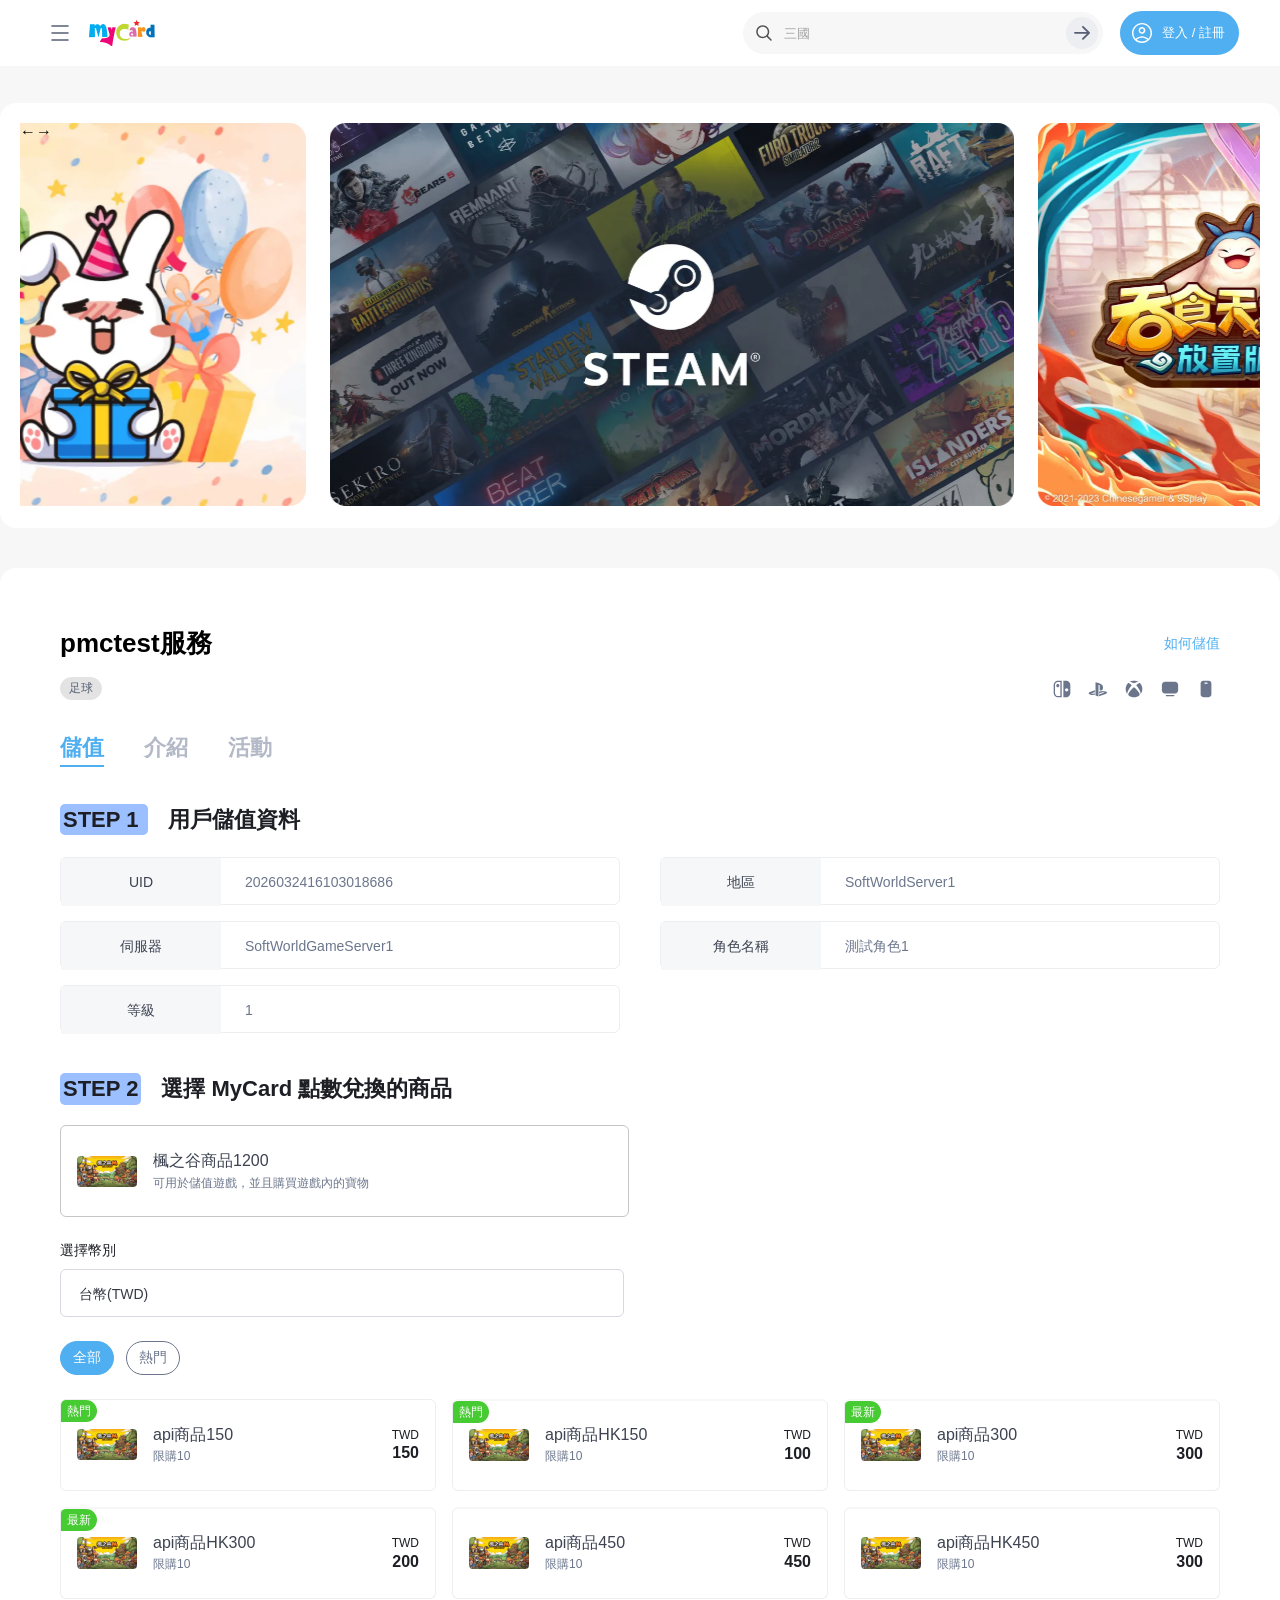
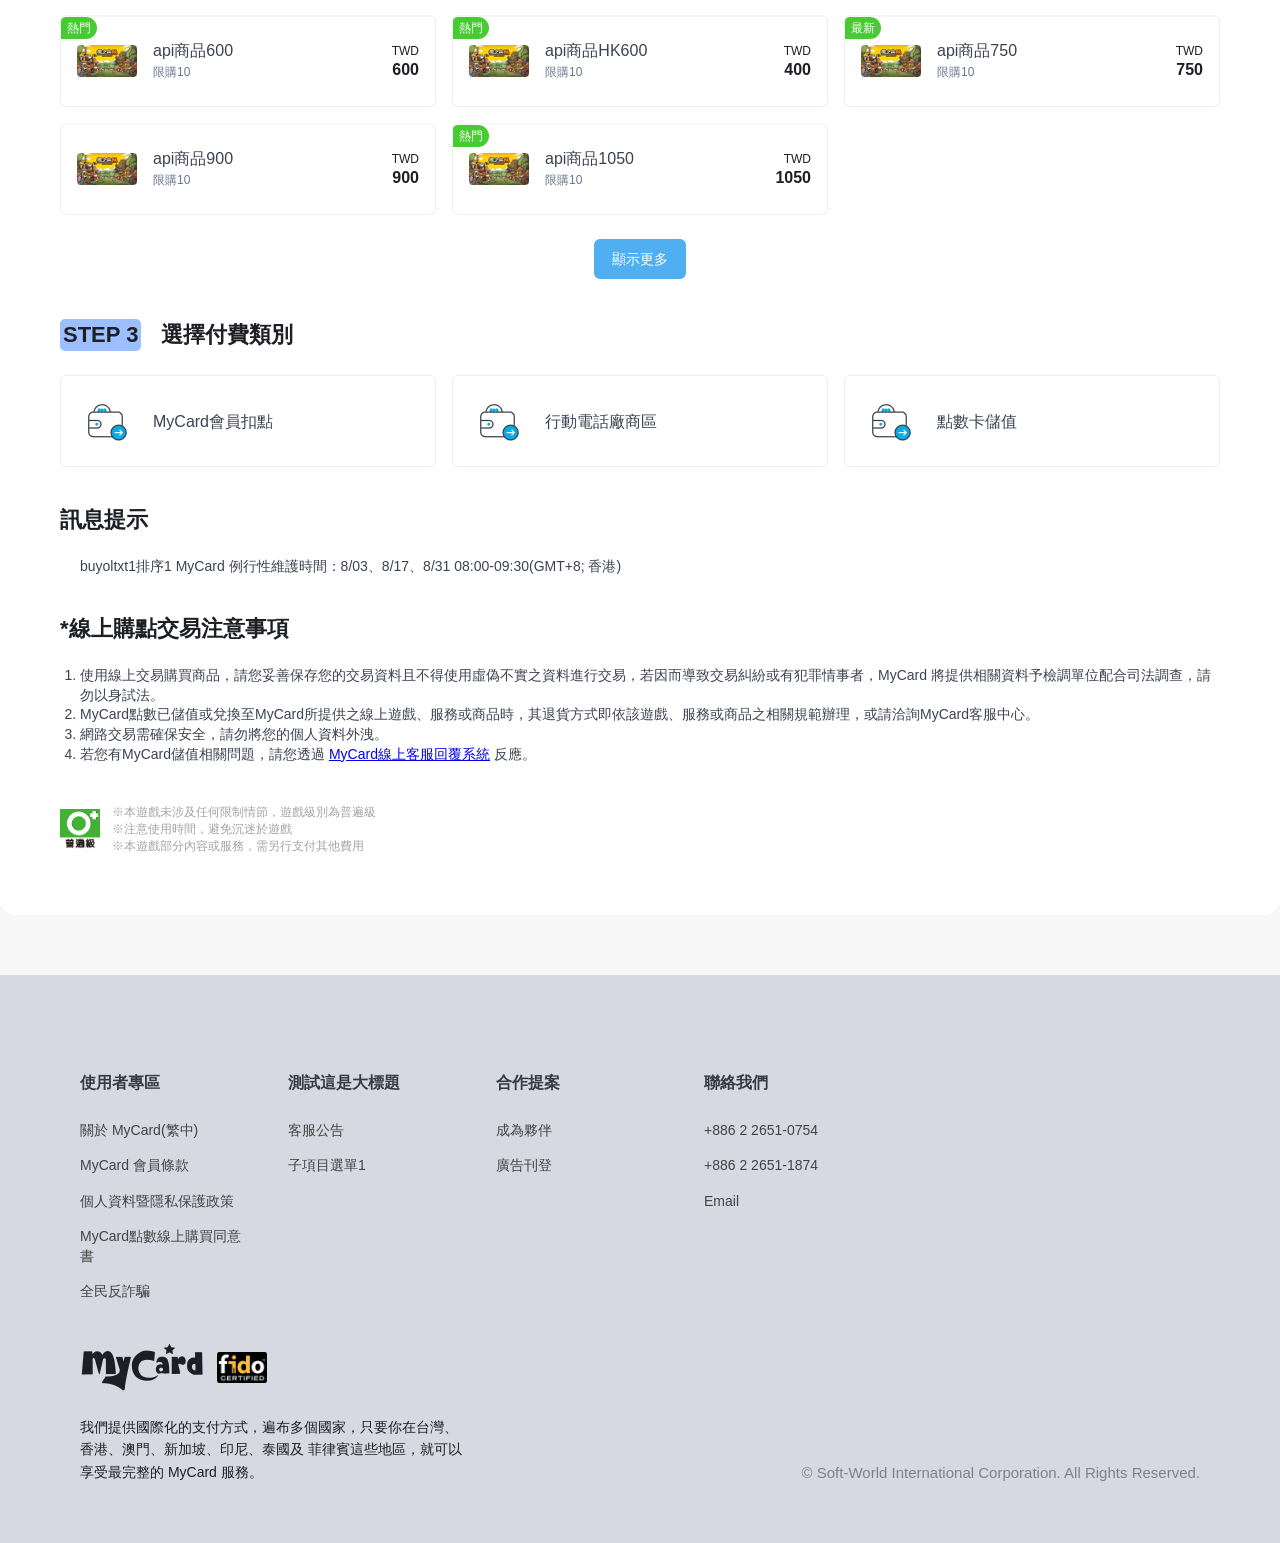
==== commit 820ec9e7: "新增使用者資料" ====
--- a/topup.html
+++ b/topup.html
@@ -30,20 +30,20 @@
     <link rel="alternate" href="https://www.mycard520.com/id-id" hreflang="id-id">
     <link rel="alternate" href="https://www.mycard520.com/jp-jp" hreflang="jp-jp">
     <title></title>
-    <script async="" src="./TopUp_files/analytics.js.下載"></script><script type="text/javascript" async="" src="./TopUp_files/js"></script><script type="text/javascript" async="" src="./TopUp_files/js(1)"></script><script type="text/javascript" async="" src="./TopUp_files/js(2)"></script><script async="" src="./TopUp_files/gtm.js.下載"></script><script type="text/javascript" src="./TopUp_files/jquery-3.4.1.min.js.下載"></script>
-    <script type="text/javascript" src="./TopUp_files/swiper-bundle.min.js.下載"></script>
-    <script type="text/javascript" src="./TopUp_files/jquery.unobtrusive-ajax.min.js.下載"></script>
-    <script type="text/javascript" src="./TopUp_files/header.js.下載"></script>
-    <script type="text/javascript" src="./TopUp_files/footer.js.下載"></script>
-    <script type="text/javascript" src="./TopUp_files/gotop.js.下載"></script>
-    <script type="text/javascript" src="./TopUp_files/festival.js.下載"></script>
-    <script type="text/javascript" src="./TopUp_files/member_menu.js.下載"></script>
-    <script type="text/javascript" src="./TopUp_files/jquery.reveal_popup.js.下載"></script>
-    <script type="text/javascript" src="./TopUp_files/jquery-ui.min.js.下載"></script>
+    <script async="" src="./TopUp_files/analytics.js"></script><script type="text/javascript" async="" src="./TopUp_files/js"></script><script type="text/javascript" async="" src="./TopUp_files/js(1)"></script><script type="text/javascript" async="" src="./TopUp_files/js(2)"></script><script async="" src="./TopUp_files/gtm.js"></script><script type="text/javascript" src="./TopUp_files/jquery-3.4.1.min.js"></script>
+    <script type="text/javascript" src="./TopUp_files/swiper-bundle.min.js"></script>
+    <script type="text/javascript" src="./TopUp_files/jquery.unobtrusive-ajax.min.js"></script>
+    <script type="text/javascript" src="./TopUp_files/header.js"></script>
+    <script type="text/javascript" src="./TopUp_files/footer.js"></script>
+    <script type="text/javascript" src="./TopUp_files/gotop.js"></script>
+    <script type="text/javascript" src="./TopUp_files/festival.js"></script>
+    <script type="text/javascript" src="./TopUp_files/member_menu.js"></script>
+    <script type="text/javascript" src="./TopUp_files/jquery.reveal_popup.js"></script>
+    <script type="text/javascript" src="./TopUp_files/jquery-ui.min.js"></script>
     
-    <script type="text/javascript" src="./TopUp_files/system-moduls.js.下載"></script>
-    <script type="text/javascript" src="./TopUp_files/topup.js.下載"></script>
-    <script type="text/javascript" src="./TopUp_files/topup_topImgSwiper.js.下載"></script><style>
+    <script type="text/javascript" src="./TopUp_files/system-moduls.js"></script>
+    <script type="text/javascript" src="./TopUp_files/topup.js"></script>
+    <script type="text/javascript" src="./TopUp_files/topup_topImgSwiper.js"></script><style>
     .swiper {
         opacity: 0;
         transition: opacity 0.3s ease;
@@ -61,12 +61,12 @@
     <link rel="stylesheet" href="./TopUp_files/gotop.css">
     <link rel="stylesheet" href="./TopUp_files/festival.css">
     <link rel="stylesheet" href="./TopUp_files/topup-uid.css">
-    <script type="text/javascript" src="./TopUp_files/load.js.下載"></script>
-    <script type="text/javascript" src="./TopUp_files/jquery-ui.min.js.下載"></script>
-    <script type="text/javascript" src="./TopUp_files/my-dropDown.js.下載"></script>
+    <script type="text/javascript" src="./TopUp_files/load.js"></script>
+    <script type="text/javascript" src="./TopUp_files/jquery-ui.min.js"></script>
+    <script type="text/javascript" src="./TopUp_files/my-dropDown.js"></script>
     <link rel="stylesheet" href="./TopUp_files/topup-uid.css">
     <link rel="stylesheet" href="./TopUp_files/category.css">
-    <script src="./TopUp_files/loading-content.js.下載"></script>
+    <script src="./TopUp_files/loading-content.js"></script>
 
     <!-- Google Tag Manager -->
     <script>
@@ -538,14 +538,39 @@
                 <h3 class="my-font-h3 my-text-secondary-950 my-d-flex my-align-content-center my-p-4-sm my-py-2-sm my-border-b-sm my-border-secondary-100-sm my-justify-content-between-sm my-mb-5 my-mb-0-sm">
                     <span class="textBox"><span style="margin-right: 20px; background-color: #9cbfff; border-radius: 5px; padding: 3px; text-align: center;">STEP 1 </span> 用戶儲值資料</span>
                 </h3>
-<form action="https://test.mycard520.com/zh-tw/TopUp/RedirectLogin" class="my-d-flex my-flex-wrap my-gap-5 my-gap-3-md my-p-3-sm inputForm" data-ajax="true" data-ajax-method="post" data-ajax-success="OnLoginSuccess(data, status, xhr)" id="loginForm" method="post"><input name="__RequestVerificationToken" type="hidden" value="WEh0GMUTBZAGNBxwHGD4ZINUVdfJKXDBBxdx99PHgoOQ3__xyJCqGSs1_bDrEVSlwU8mAKCuguYRvnTK_1QA_zXiFzk1">                    <input type="hidden" name="PageId" value="K202603240000000006">
+                <div class="my-pb-2-sm" >
+                    <div class="my-form-returnData my-form-column-2 my-p-3-sm">
+                            <div class="my-form-returnData-group">
+                                <span class="my-form-returnData-title">UID</span>
+                                <span class="my-form-returnData-text">2026032416103018686</span>
+                            </div>
+                                                    <div class="my-form-returnData-group">
+                                <span class="my-form-returnData-title">地區</span>
+                                <span class="my-form-returnData-text">SoftWorldServer1</span>
+                            </div>
+                                                    <div class="my-form-returnData-group">
+                                <span class="my-form-returnData-title">伺服器</span>
+                                <span class="my-form-returnData-text">SoftWorldGameServer1</span>
+                            </div>
+                                                    <div class="my-form-returnData-group">
+                                <span class="my-form-returnData-title">角色名稱</span>
+                                <span class="my-form-returnData-text">測試角色1</span>
+                            </div>
+                                                    <div class="my-form-returnData-group">
+                                <span class="my-form-returnData-title">等級</span>
+                                <span class="my-form-returnData-text">1</span>
+                            </div>
+                    </div>
+                </div>
+<!-- <form action="https://test.mycard520.com/zh-tw/TopUp/RedirectLogin" class="my-d-flex my-flex-wrap my-gap-5 my-gap-3-md my-p-3-sm inputForm" data-ajax="true" data-ajax-method="post" data-ajax-success="OnLoginSuccess(data, status, xhr)" id="loginForm" method="post"><input name="__RequestVerificationToken" type="hidden" value="WEh0GMUTBZAGNBxwHGD4ZINUVdfJKXDBBxdx99PHgoOQ3__xyJCqGSs1_bDrEVSlwU8mAKCuguYRvnTK_1QA_zXiFzk1">                    <input type="hidden" name="PageId" value="K202603240000000006">
                     <div class="my-w100 my-d-flex my-flex-column">
                         <div class="my-form-btn my-d-flex my-flex-column my-gap-2">
                             <button class="my-btn-main my-btn-primary my-w100-sm my-font-14" type="submit" data-loading="loading">登入</button>
                             <div class="my-font-s invalid-feedback"></div>
                         </div>
                     </div>
-</form>        </div>
+</form>         -->
+</div>
     </div>
     <div id="confirmUser-uid" class="user-uid my-mt-7 my-mt-0-sm my-px-4-sm my-pt-4-sm" style="display:none !important;">
         <div class="my-bg-grey-0-sm my-round-3-sm">
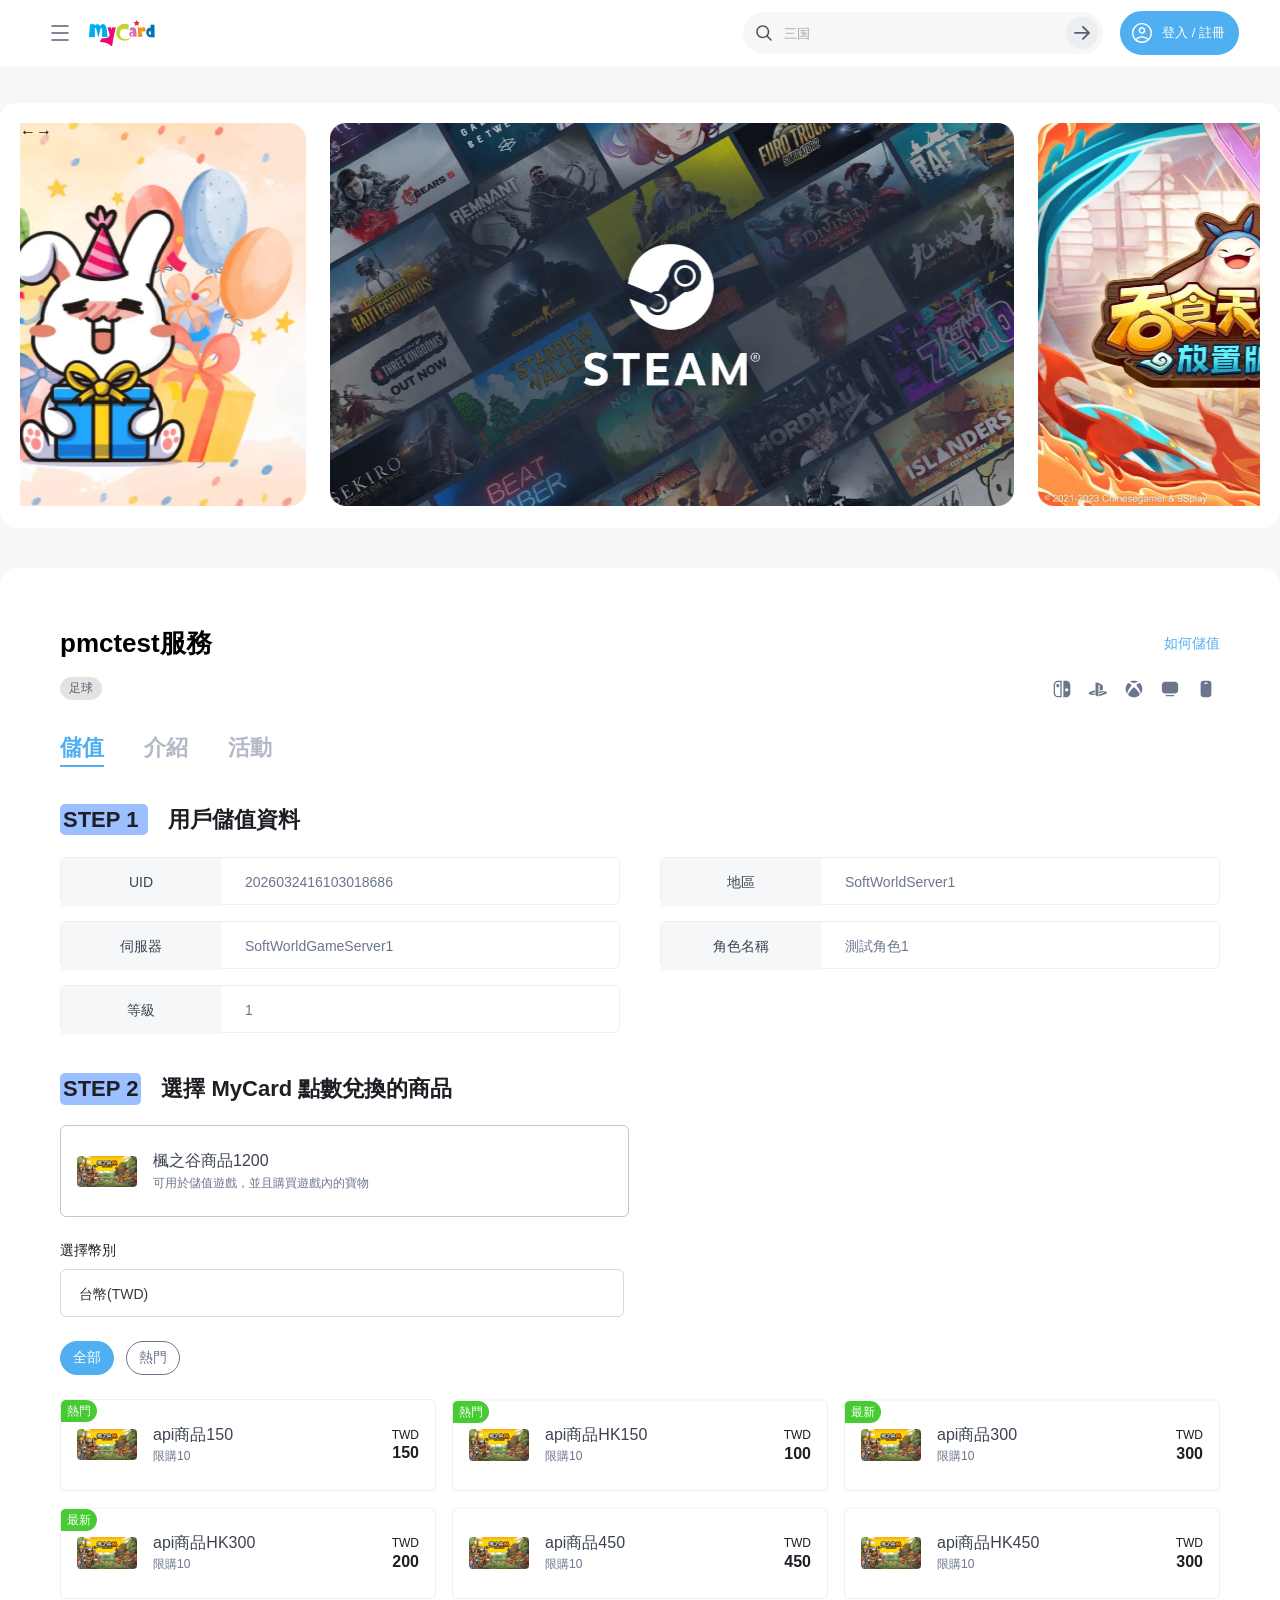
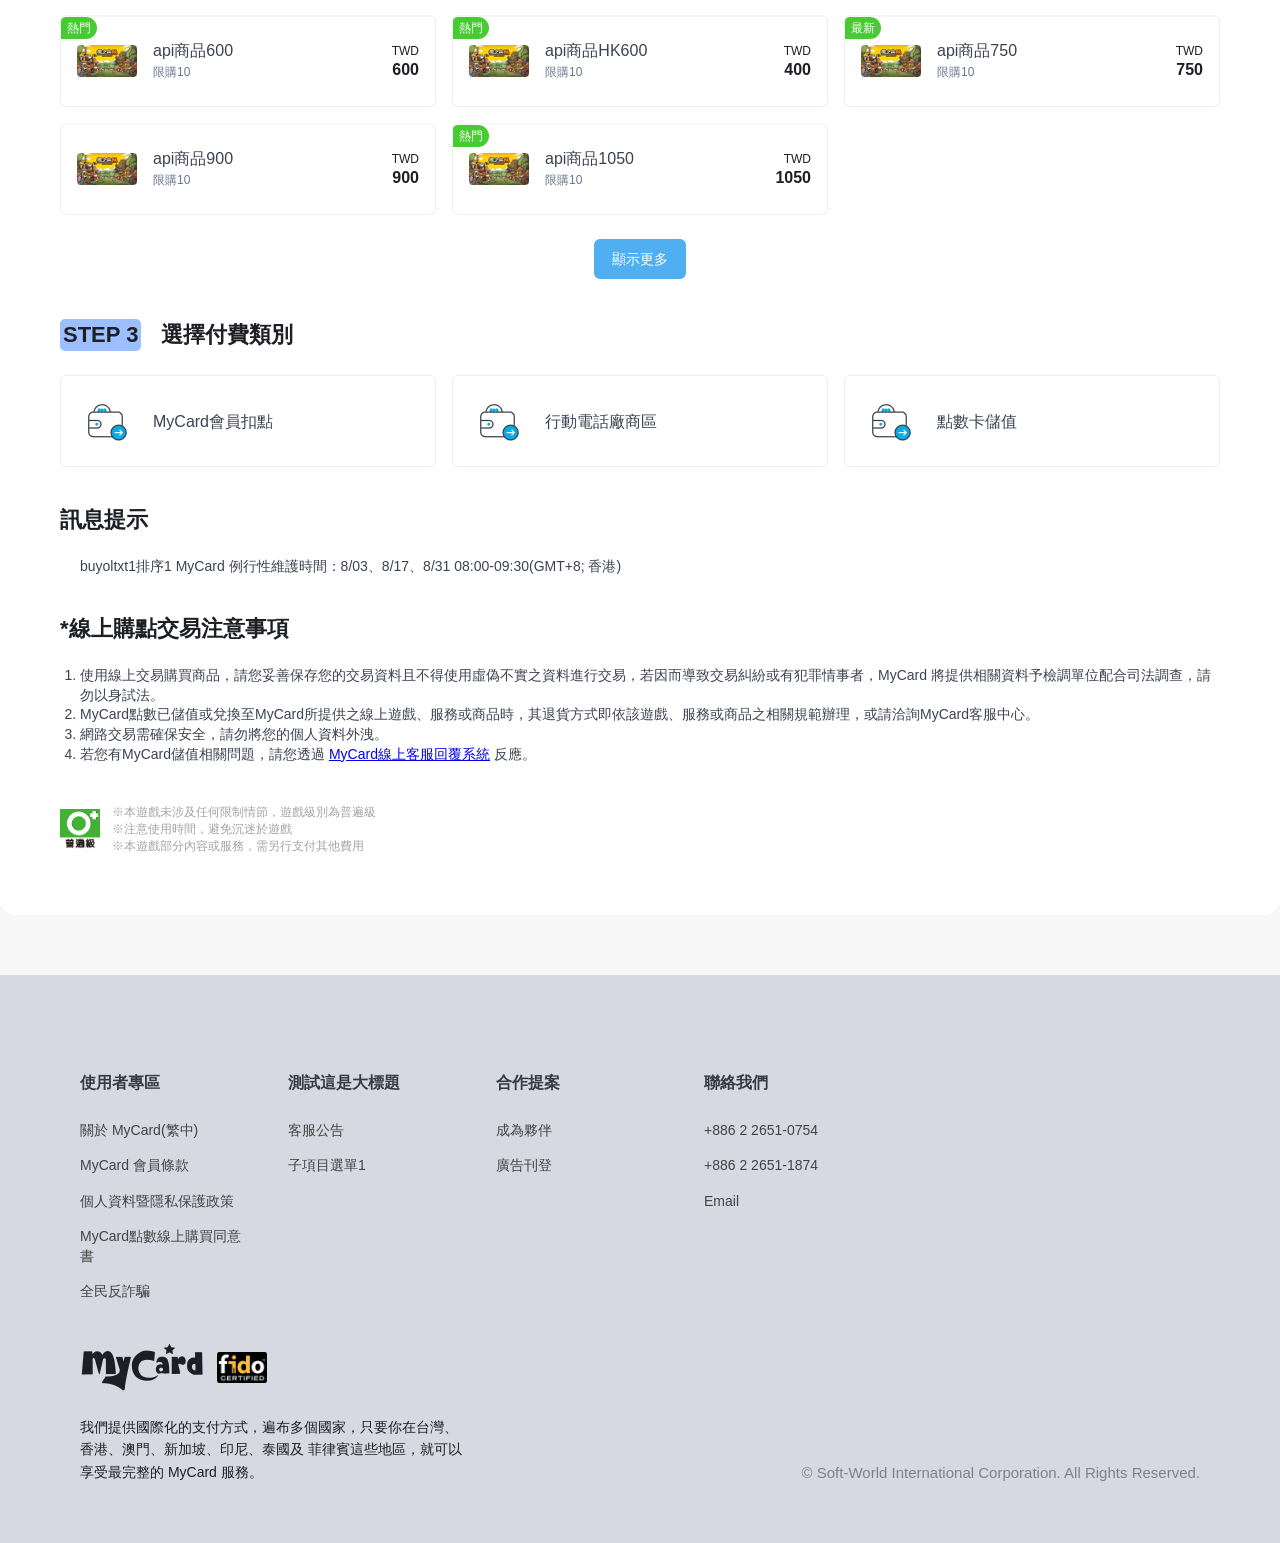
==== commit 21e6a97e: "去除熱門按鈕的跳轉" ====
--- a/topup.html
+++ b/topup.html
@@ -622,7 +622,7 @@
         <div class="tabs my-tabs my-tabs-primary my-mt-5 my-mt-0-sm my-p-3-sm">
             <ul class="my-tabs-box" id="ProductTypeList">
                     <li class="my-tabs-item active" data-value="" onclick="getMoreProduct(true,&#39;&#39;);">全部</li>
-                        <li class="my-tabs-item" data-value="熱門" onclick="getMoreProduct(true, &#39;熱門&#39;);">熱門</li>
+                    <li class="my-tabs-item" data-value="熱門" >熱門</li>
             </ul>
         </div>
         <div class="my-tab-content active">
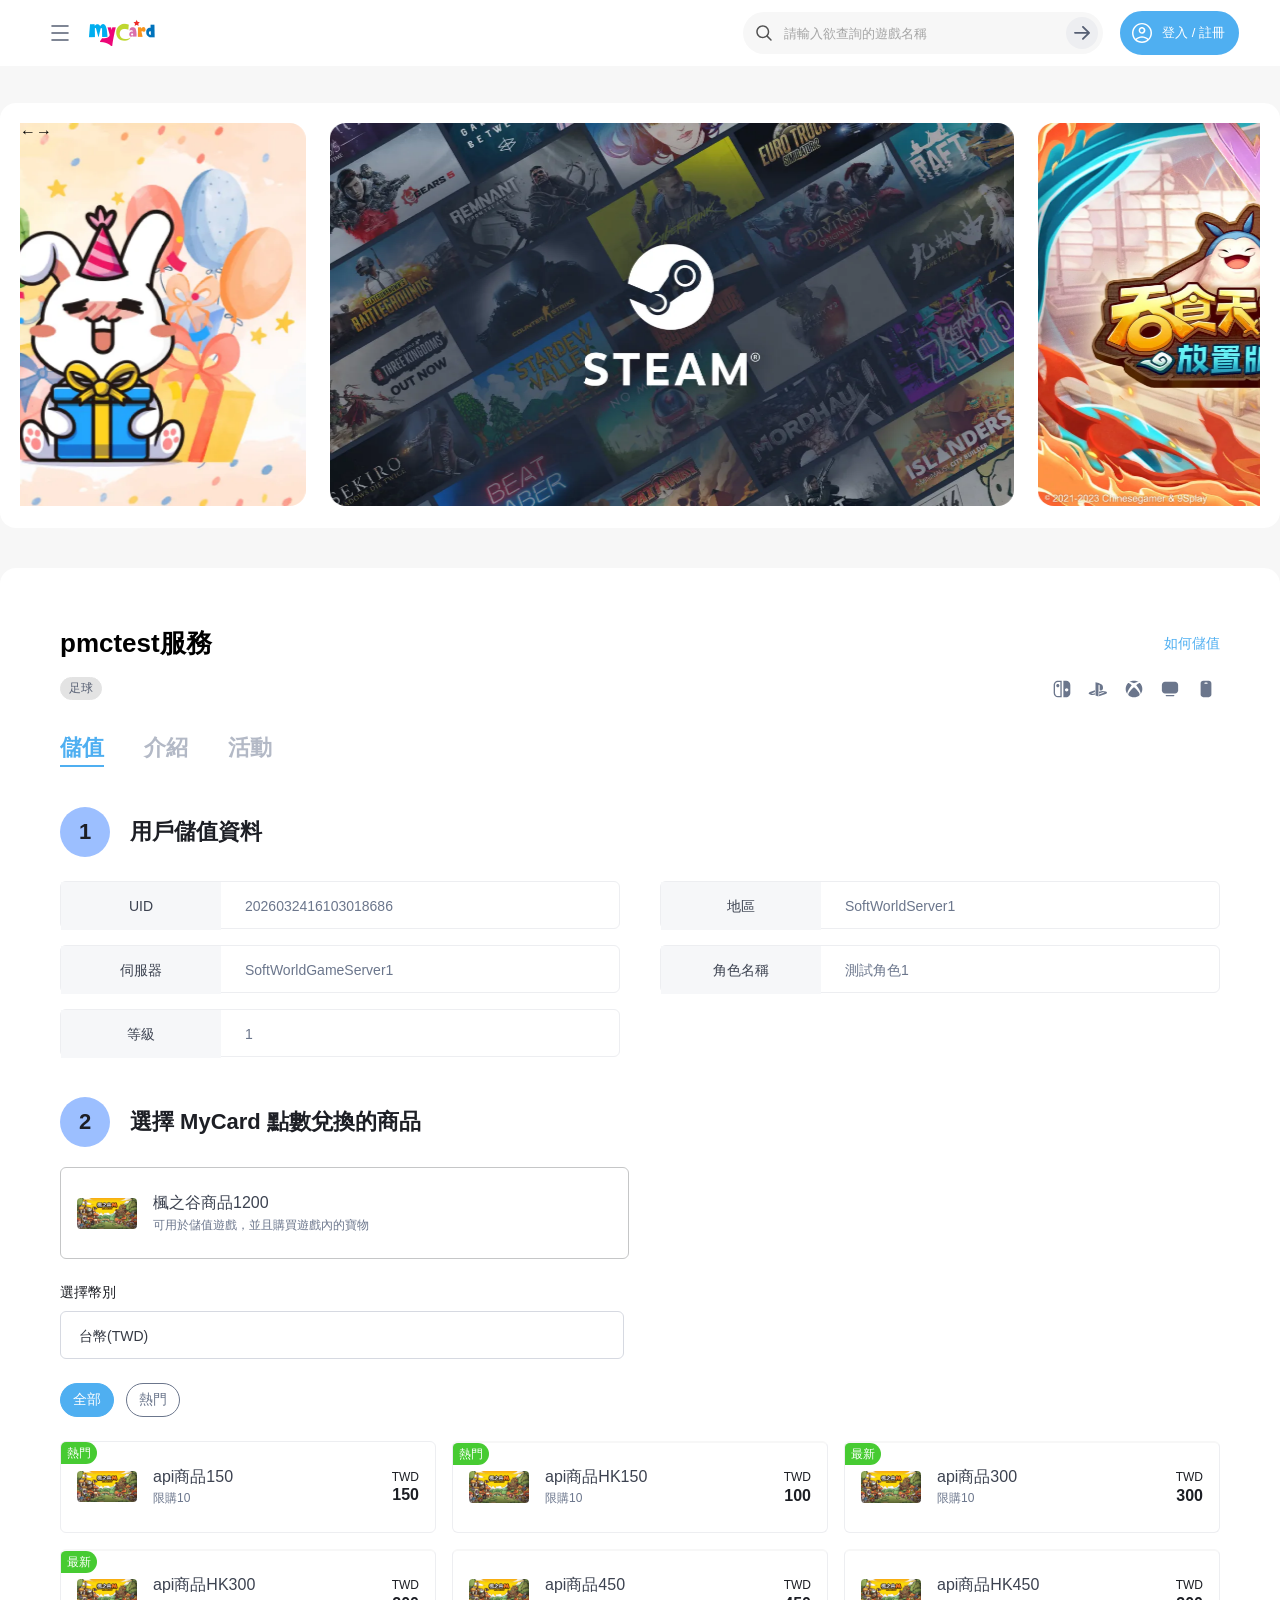
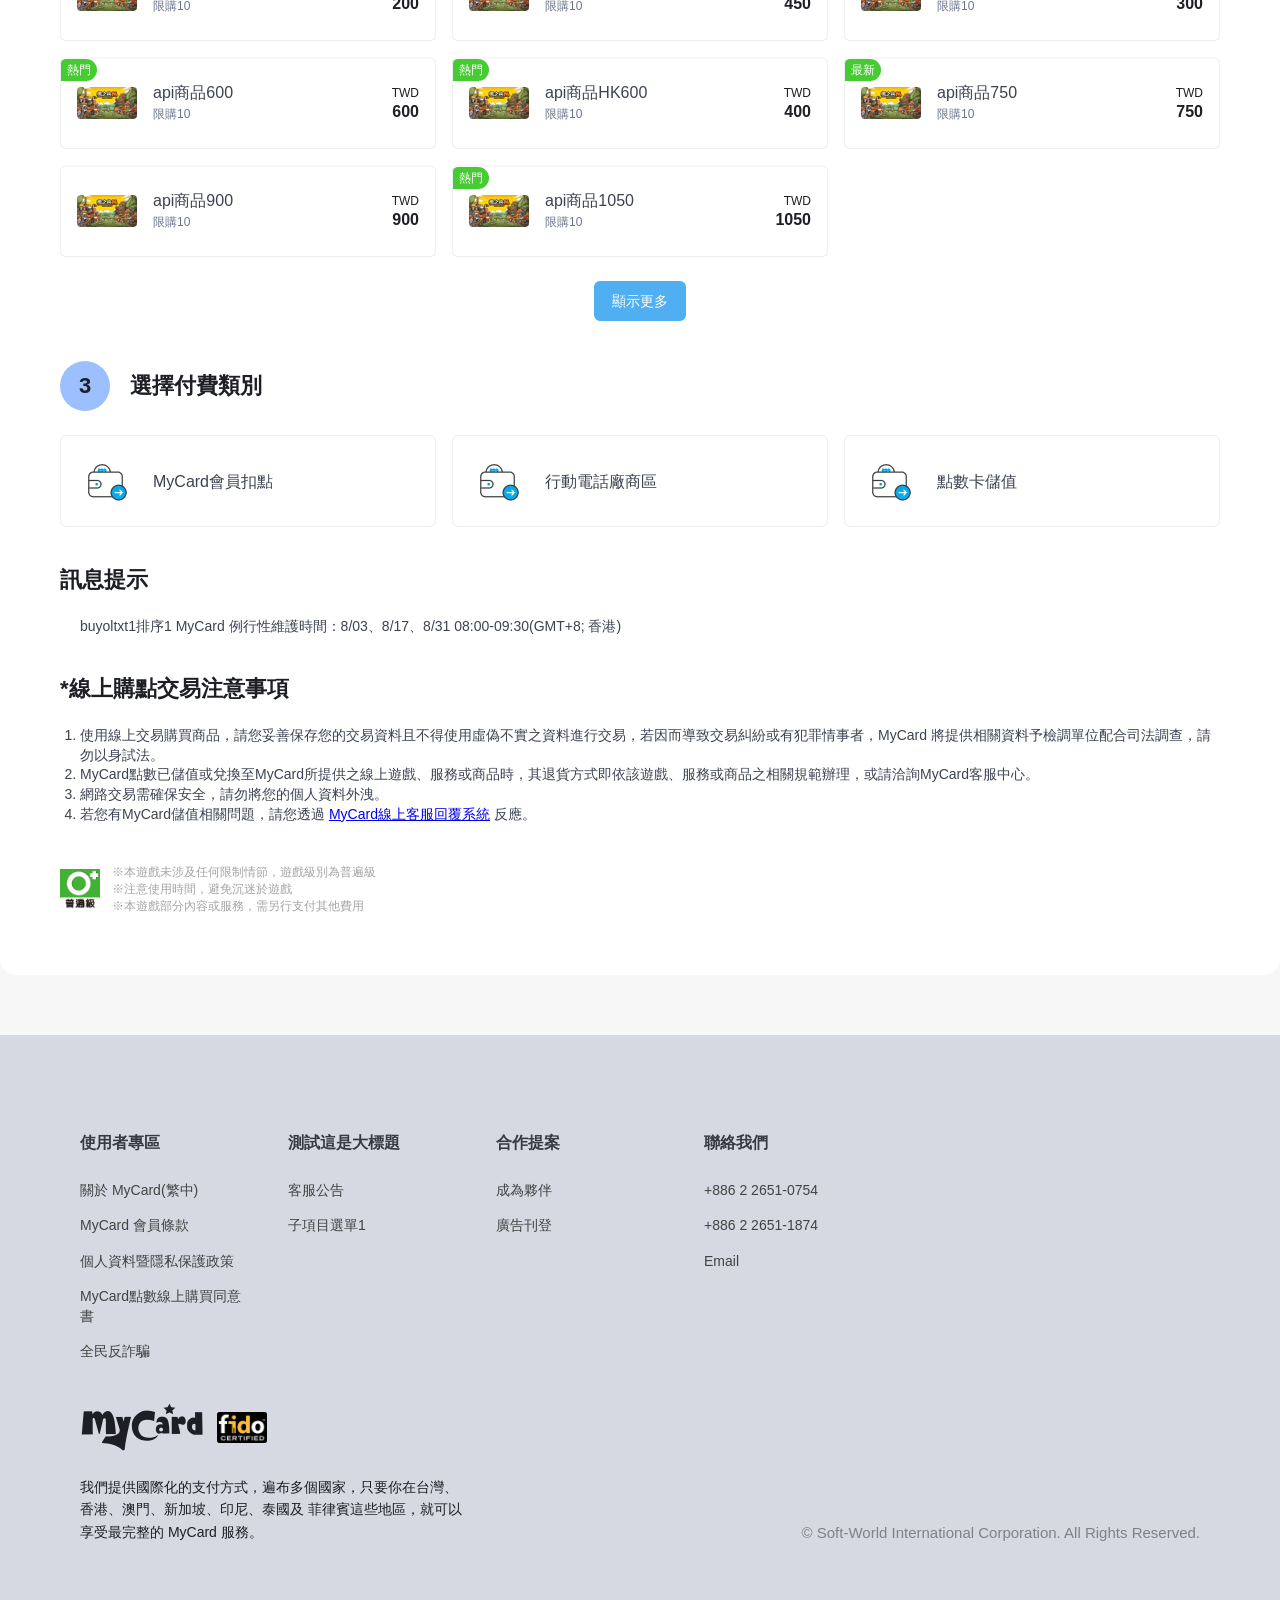
==== commit 5231b808: "變更修正" ====
--- a/topup.html
+++ b/topup.html
@@ -536,7 +536,7 @@
     <div id="user-uid" class="user-uid my-mt-7 my-mt-0-sm my-px-4-sm my-pt-4-sm">
         <div class="my-bg-grey-0-sm my-round-3-sm">
                 <h3 class="my-font-h3 my-text-secondary-950 my-d-flex my-align-content-center my-p-4-sm my-py-2-sm my-border-b-sm my-border-secondary-100-sm my-justify-content-between-sm my-mb-5 my-mb-0-sm">
-                    <span class="textBox"><span style="margin-right: 20px; background-color: #9cbfff; border-radius: 5px; padding: 3px; text-align: center;">STEP 1 </span> 用戶儲值資料</span>
+                    <span class="textBox" style="display: flex;align-items: center;"><span style="margin-right: 20px; background-color: #9cbfff;border-radius: 25px;padding: 3px;text-align: center;height: 50px;width: 50px;display: flex;justify-content: center; align-items: center;">1 </span> 用戶儲值資料</span>
                 </h3>
                 <div class="my-pb-2-sm" >
                     <div class="my-form-returnData my-form-column-2 my-p-3-sm">
@@ -581,7 +581,7 @@
     </div>
 <div id="user-selectProduct" class="user-selectProduct my-mt-7 my-px-4-sm my-mt-4-sm">
     <div class="my-bg-grey-0-sm my-round-3-sm">
-        <h3 class="my-font-h3 my-text-secondary-950 my-d-flex my-align-content-center my-p-4-sm my-py-2-sm my-border-b-sm my-border-secondary-100-sm my-justify-content-between-sm"><span style="margin-right: 20px; background-color: #9cbfff; border-radius: 5px; padding: 3px; text-align: center;">STEP 2 </span>選擇 MyCard 點數兌換的商品</h3>
+        <h3 class="my-font-h3 my-text-secondary-950 my-d-flex my-align-content-center my-p-4-sm my-py-2-sm my-border-b-sm my-border-secondary-100-sm my-justify-content-between-sm"><span style="margin-right: 20px; background-color: #9cbfff; border-radius: 25px; padding: 3px; text-align: center;height: 50px;width: 50px;display: flex;justify-content: center;align-items: center;">2 </span>選擇 MyCard 點數兌換的商品</h3>
         <ul class="product" style="margin-top: 20px;">
         <li class="product-column-item"  style="position: relative;
     border: 1px solid #c5c6c7;
@@ -1369,13 +1369,13 @@
     
 <div class="user-selectPayment my-mt-7 my-px-4-sm my-mt-4-sm">
     <div class="my-bg-grey-0-sm my-round-3-sm">
-        <h3 class="my-font-h3 my-text-secondary-950 my-d-flex my-align-content-center my-p-4-sm my-py-2-sm my-border-b-sm my-border-secondary-100-sm my-justify-content-between-sm"><span style="margin-right: 20px; background-color: #9cbfff; border-radius: 5px; padding: 3px; text-align: center;">STEP 3 </span>選擇付費類別</h3>
+        <h3 class="my-font-h3 my-text-secondary-950 my-d-flex my-align-content-center my-p-4-sm my-py-2-sm my-border-b-sm my-border-secondary-100-sm my-justify-content-between-sm"><span style="margin-right: 20px; background-color: #9cbfff; border-radius: 25px; padding: 3px; text-align: center;height: 50px;width: 50px;display: flex;justify-content: center;align-items: center;">3</span>選擇付費類別</h3>
         <div class="payment my-mt-5 my-mt-0-sm">
                 <div class="paymentMain my-d-flex my-gap-3 my-flex-row-reverse-sm my-p-3-sm my-pt-0-sm">
                     <div class="payment-more my-d-none">
                         <div class="payment-moreBox">
                             <div class="imgBox" style="max-width: 24px;">
-                                <img src="./TopUp_files/left-arrow.png" alt="">
+                                <img src="./TopUp_files/back.png" alt="">
                             </div>
                         </div>
                     </div>
@@ -1437,7 +1437,7 @@
                                     </label>
                                 </li>
                         </ul>
-                        <ul class="payment-list my-d-none" data-key="3">
+                        <ul class="payment-list my-d-none" data-key="3" style="padding-left: 55px;">
                                 <li class="payment-column-item" disabled="disabled">
                                     <input type="radio" id="paymentSub_2" name="paymentSub" value="1AB173F88C40D7EE611D89B4EC939B984A24FC4C1A5754C3212EFF3F4124408981CCE7DF1F866BFC5551ADB43DDED1789A2472F63C650F60F449B5891189E0AC4D63BFAEB34AA7F9FC7BB376AA10C844840D10842A630273">
                                     <label for="paymentSub_2">
@@ -1447,6 +1447,19 @@
                                             </div>
                                             <div class="textBox">
                                                 <h5 class="my-font-h4 my-text-secondary-800">測試金流(內部測試用中文台灣)3(TWD)</h5>
+                                            </div>
+                                        </div>
+                                    </label>
+                                </li>
+                                <li class="payment-column-item" disabled="disabled">
+                                    <input type="radio" id="paymentSub_3" name="paymentSub" value="77040B0054E9924F6D1B62266012913A4A24FC4C1A5754C3D523E75FC7673617C835D59EF287D0308D23097A65ED4D6326CEBCA52F8C847D7B5E649739C9D2DEF40B257887519313C8A741A251361A5C">
+                                    <label for="paymentSub_3">
+                                        <div class="imgText">
+                                            <div class="imgBox">
+                                                <img src="./TopUp_files/cash_flow_cht.png" alt="測試金流(儲值整合用)_tw(TWD)&lt;">
+                                            </div>
+                                            <div class="textBox">
+                                                <h5 class="my-font-h4 my-text-secondary-800">測試金流(儲值整合用)_tw(TWD)</h5>
                                             </div>
                                         </div>
                                     </label>
--- a/TopUp_files/mysystem.css
+++ b/TopUp_files/mysystem.css
@@ -9569,7 +9569,7 @@
 .paymentSub .payment-list {
   display: flex;
   flex-wrap: wrap;
-  gap: 16px;
+  gap: 12px;
 }
 @media (max-width: 570px) {
   .paymentSub .payment-list {
